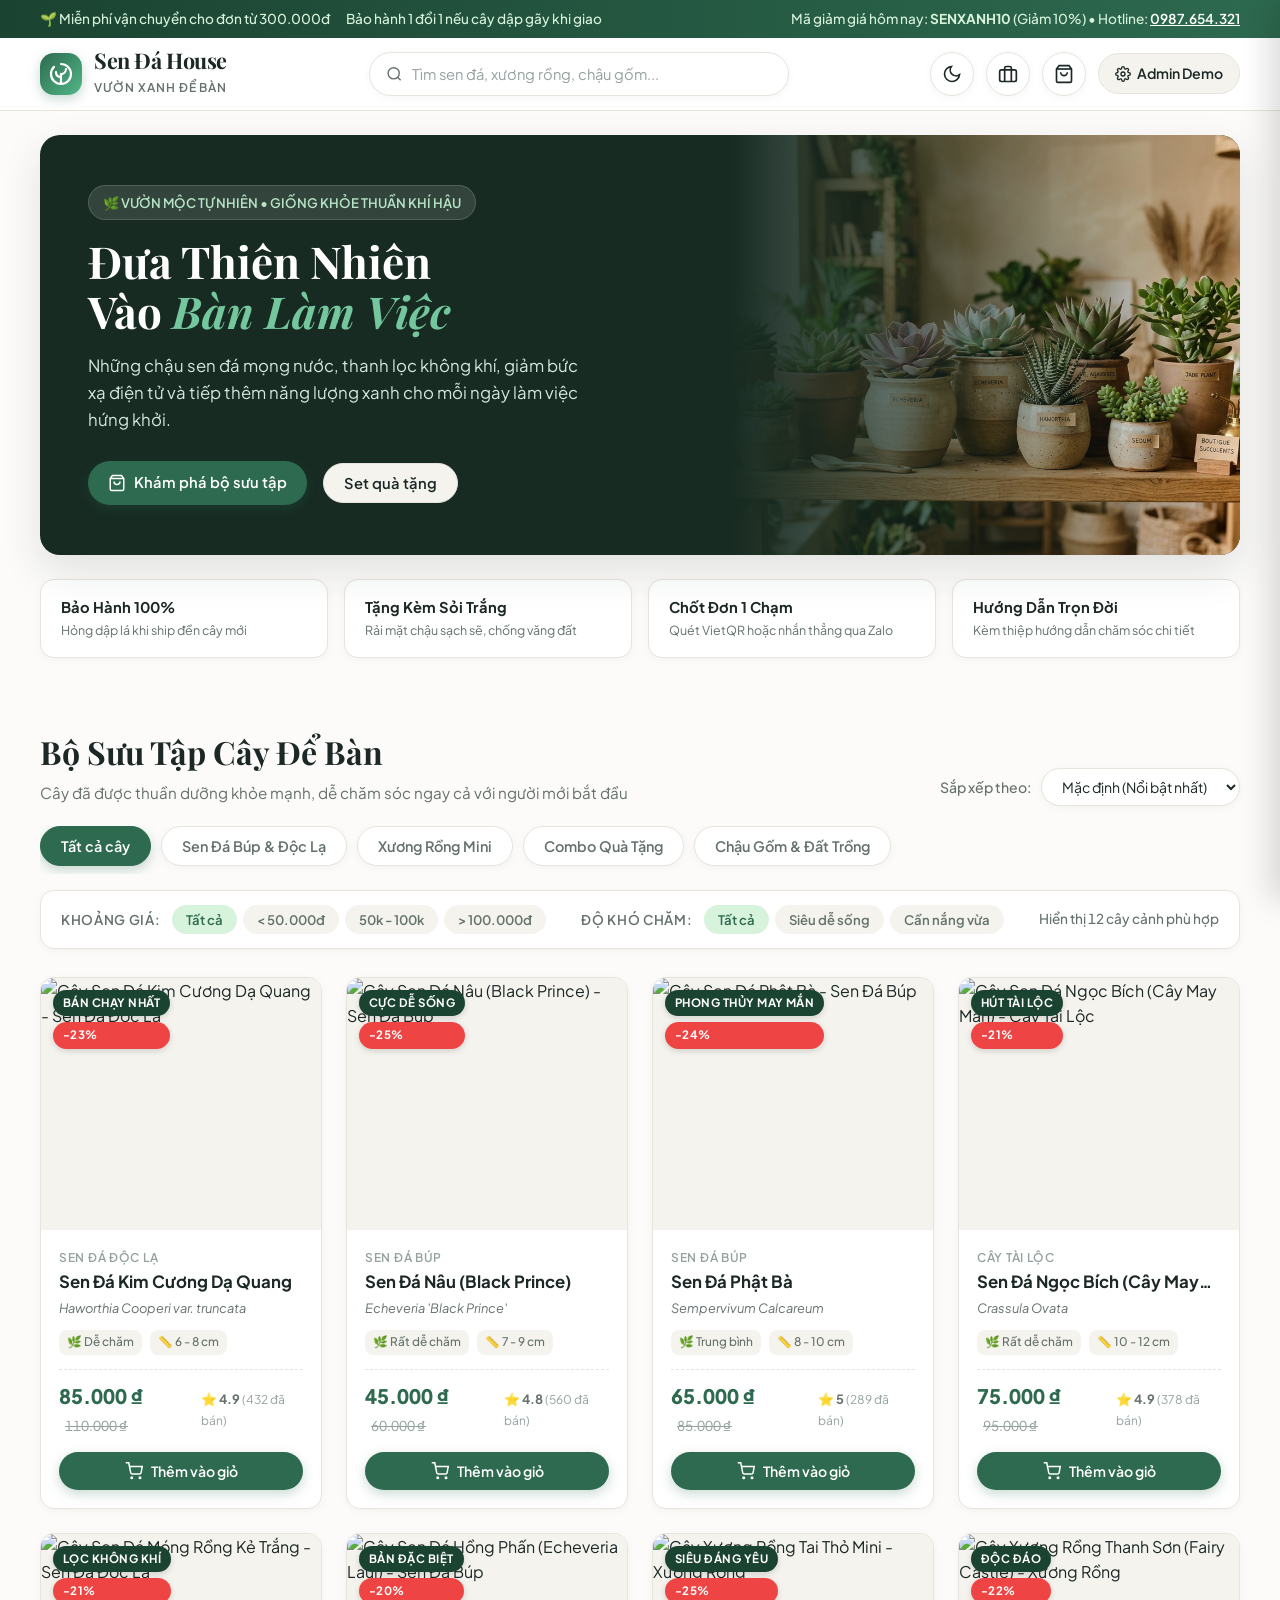
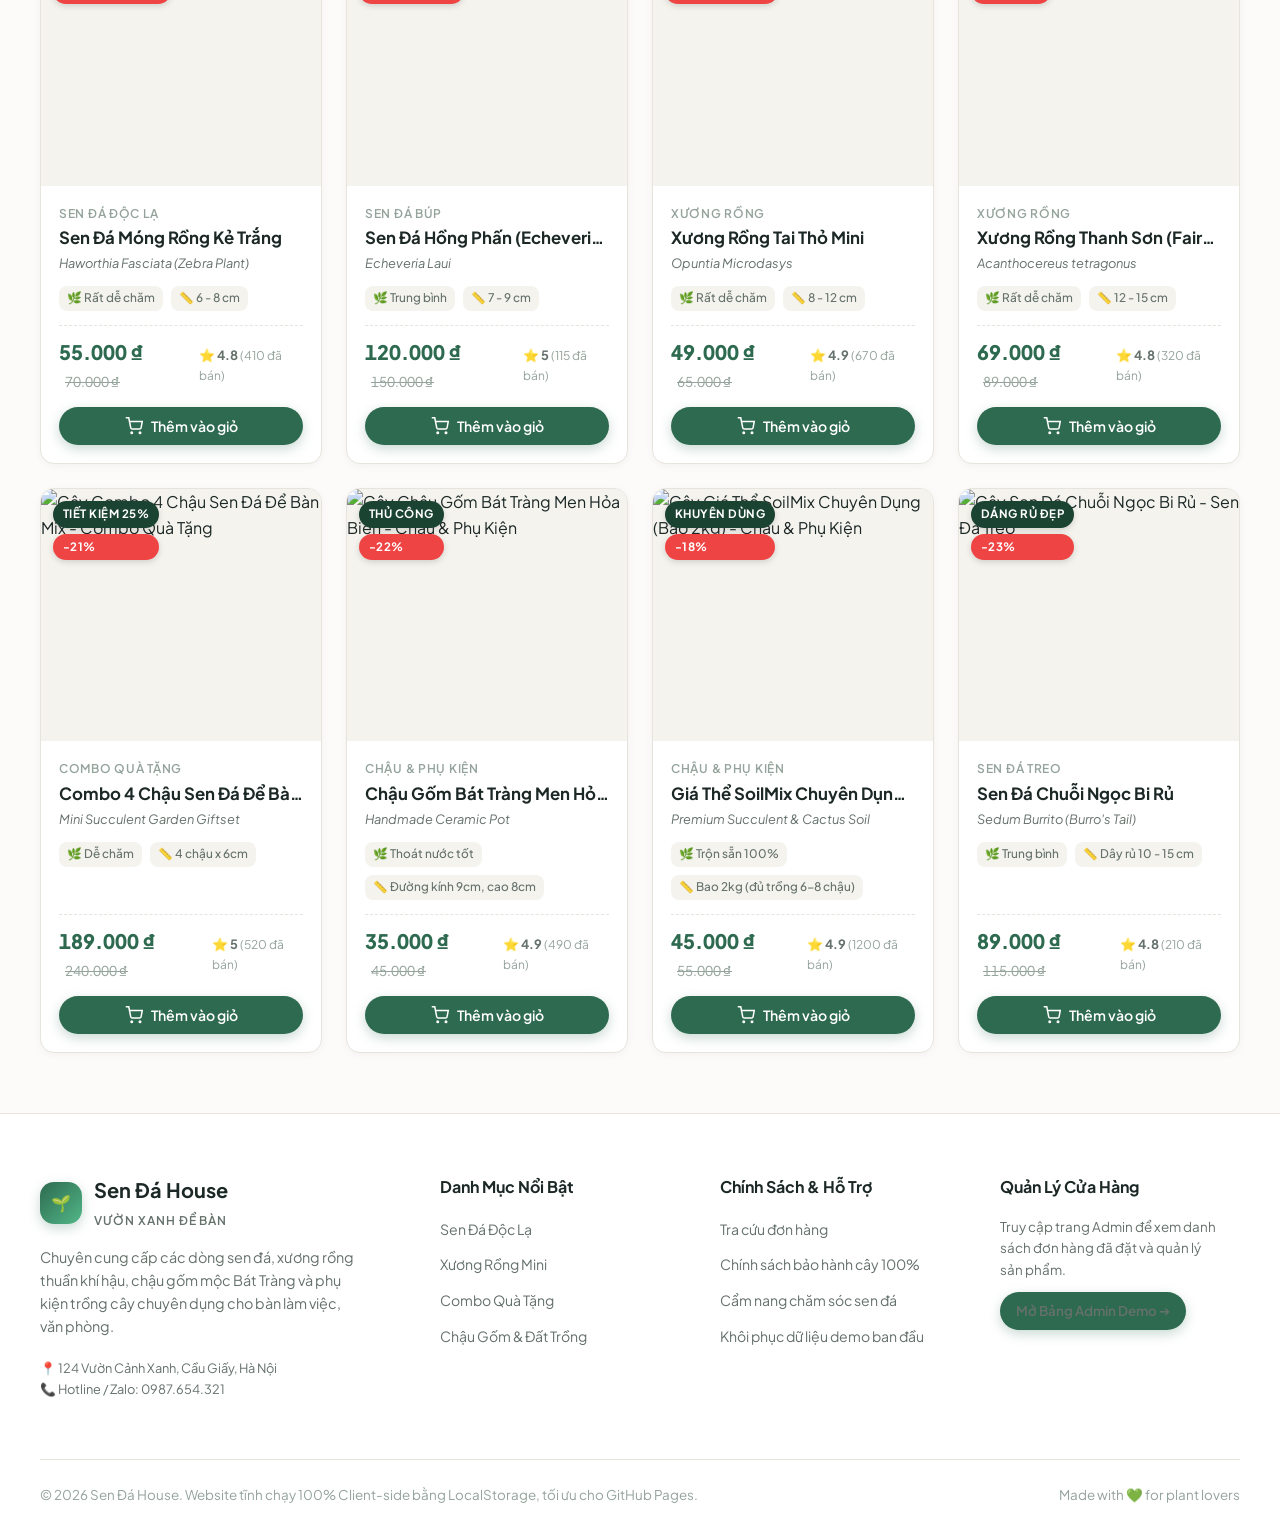
==== index.html @ 42b6b5f5 "cmt 1" ====
<!DOCTYPE html>
<html lang="vi" data-theme="light">
<head>
  <meta charset="UTF-8" />
  <meta name="viewport" content="width=device-width, initial-scale=1.0, viewport-fit=cover" />
  <title>Sen Đá House • Vườn Cây Cảnh & Sen Đá Mini Để Bàn</title>
  <meta name="description" content="Shop sen đá, xương rồng mini để bàn làm việc cao cấp, chậu gốm Bát Tràng, bảo hành vận chuyển an toàn 100%, thanh toán VietQR & chốt đơn Zalo tiện lợi." />
  <meta name="robots" content="index, follow" />
  <meta name="theme-color" content="#1b4332" />
  
  <!-- Open Graph / Facebook -->
  <meta property="og:type" content="website" />
  <meta property="og:site_name" content="Sen Đá House" />
  <meta property="og:title" content="Sen Đá House • Vườn Cây Cảnh & Sen Đá Mini Để Bàn" />
  <meta property="og:description" content="Shop sen đá, xương rồng mini để bàn làm việc cao cấp, chậu gốm Bát Tràng, bảo hành vận chuyển an toàn 100%, thanh toán VietQR & chốt đơn Zalo tiện lợi." />
  <meta property="og:image" content="assets/hero-banner.jpg" />
  <meta property="og:locale" content="vi_VN" />

  <!-- Twitter Card -->
  <meta name="twitter:card" content="summary_large_image" />
  <meta name="twitter:title" content="Sen Đá House • Vườn Cây Cảnh & Sen Đá Mini Để Bàn" />
  <meta name="twitter:description" content="Shop sen đá, xương rồng mini để bàn làm việc cao cấp, chậu gốm Bát Tràng, bảo hành vận chuyển an toàn 100%, thanh toán VietQR & chốt đơn Zalo tiện lợi." />
  <meta name="twitter:image" content="assets/hero-banner.jpg" />

  <!-- Favicon biểu tượng lá mầm xanh -->
  <link rel="icon" href="data:image/svg+xml,<svg xmlns=%22http://www.w3.org/2000/svg%22 viewBox=%220 0 100 100%22><text y=%22.9em%22 font-size=%2290%22>🌱</text></svg>" />
  
  <!-- JSON-LD Structured Data (Schema.org Store) -->
  <script type="application/ld+json">
  {
    "@context": "https://schema.org",
    "@type": "Store",
    "name": "Sen Đá House",
    "image": "assets/hero-banner.jpg",
    "description": "Vườn sen đá, xương rồng và cây cảnh mini để bàn văn phòng cao cấp, chậu gốm Bát Tràng",
    "telephone": "0987654321",
    "address": {
      "@type": "PostalAddress",
      "streetAddress": "124 Vườn Cảnh Xanh",
      "addressLocality": "Cầu Giấy",
      "addressRegion": "Hà Nội",
      "addressCountry": "VN"
    },
    "priceRange": "35000 - 240000 VND"
  }
  </script>

  <!-- CSS Stylesheet -->
  <link rel="stylesheet" href="css/style.css" />
</head>
<body>

  <!-- 1. Thanh thông báo ưu đãi (Top Bar) -->
  <header class="top-bar">
    <div class="container top-bar-inner">
      <div class="top-bar-tags">
        <span class="top-bar-tag">🌱 Miễn phí vận chuyển cho đơn từ 300.000đ</span>
        <span class="top-bar-tag"> Bảo hành 1 đổi 1 nếu cây dập gãy khi giao</span>
      </div>
      <div class="top-bar-links">
        <span>Mã giảm giá hôm nay: <strong>SENXANH10</strong> (Giảm 10%) • Hotline: <a href="tel:0987654321">0987.654.321</a></span>
      </div>
    </div>
  </header>

  <!-- 2. Thanh điều hướng chính (Navbar) -->
  <nav class="navbar" id="main-navbar">
    <div class="container navbar-inner">
      <!-- Logo & Tên shop -->
      <div class="brand" onclick="window.scrollTo({top: 0, behavior: 'smooth'})">
        <div class="brand-logo-icon">
          <svg width="24" height="24" viewBox="0 0 24 24" fill="none" stroke="currentColor" stroke-width="2.2" stroke-linecap="round" stroke-linejoin="round">
            <path d="M12 2a10 10 0 0 1 10 10c0 5.52-4.48 10-10 10S2 17.52 2 12c0-2.8 1.15-5.33 3-7.15"></path>
            <path d="M12 12v9"></path>
            <path d="M12 12c2.5 0 5-2 5-5"></path>
            <path d="M12 15c-3 0-5-2-5-5"></path>
          </svg>
        </div>
        <div class="brand-text">
          <h1>Sen Đá House</h1>
          <span>Vườn Xanh Để Bàn</span>
        </div>
      </div>

      <!-- Ô tìm kiếm tức thì -->
      <div class="search-box">
        <div class="search-input-wrap">
          <svg class="search-icon" width="18" height="18" viewBox="0 0 24 24" fill="none" stroke="currentColor" stroke-width="2" aria-hidden="true">
            <circle cx="11" cy="11" r="8"></circle>
            <line x1="21" y1="21" x2="16.65" y2="16.65"></line>
          </svg>
          <input type="text" id="search-input" class="search-input" placeholder="Tìm sen đá, xương rồng, chậu gốm..." autocomplete="off" aria-label="Tìm kiếm sen đá, xương rồng hoặc chậu" />
        </div>
      </div>

      <!-- Cụm nút chức năng -->
      <div class="nav-actions">
        <!-- Đổi theme Sáng / Tối -->
        <button id="theme-toggle-btn" class="icon-btn" onclick="App.toggleTheme()" title="Chuyển chế độ Sáng / Tối" aria-label="Chuyển chế độ Sáng hoặc Tối">
          <svg width="20" height="20" viewBox="0 0 24 24" fill="none" stroke="currentColor" stroke-width="2" aria-hidden="true"><path d="M21 12.79A9 9 0 1 1 11.21 3 7 7 0 0 0 21 12.79z"></path></svg>
        </button>

        <!-- Tra cứu đơn hàng -->
        <button class="icon-btn" onclick="App.openOrderTrackingModal()" title="Tra cứu đơn hàng của bạn" aria-label="Tra cứu đơn hàng đã đặt">
          <svg width="20" height="20" viewBox="0 0 24 24" fill="none" stroke="currentColor" stroke-width="2" aria-hidden="true">
            <rect x="2" y="7" width="20" height="14" rx="2" ry="2"></rect>
            <path d="M16 21V5a2 2 0 0 0-2-2h-4a2 2 0 0 0-2 2v16"></path>
          </svg>
        </button>

        <!-- Giỏ hàng -->
        <button id="header-cart-btn" class="icon-btn" title="Xem giỏ hàng" aria-label="Xem giỏ hàng của bạn">
          <svg width="20" height="20" viewBox="0 0 24 24" fill="none" stroke="currentColor" stroke-width="2" aria-hidden="true">
            <path d="M6 2L3 6v14a2 2 0 0 0 2 2h14a2 2 0 0 0 2-2V6l-3-4z"></path>
            <line x1="3" y1="6" x2="21" y2="6"></line>
            <path d="M16 10a4 4 0 0 1-8 0"></path>
          </svg>
          <span class="cart-badge-count" aria-live="polite">0</span>
        </button>

        <!-- Link tới Bảng Admin Demo -->
        <a href="admin.html" class="btn-admin-link" title="Mở trang quản trị đơn hàng & sản phẩm">
          <svg width="16" height="16" viewBox="0 0 24 24" fill="none" stroke="currentColor" stroke-width="2" aria-hidden="true"><circle cx="12" cy="12" r="3"></circle><path d="M19.4 15a1.65 1.65 0 0 0 .33 1.82l.06.06a2 2 0 0 1 0 2.83 2 2 0 0 1-2.83 0l-.06-.06a1.65 1.65 0 0 0-1.82-.33 1.65 1.65 0 0 0-1 1.51V21a2 2 0 0 1-2 2 2 2 0 0 1-2-2v-.09A1.65 1.65 0 0 0 9 19.4a1.65 1.65 0 0 0-1.82.33l-.06.06a2 2 0 0 1-2.83 0 2 2 0 0 1 0-2.83l.06-.06a1.65 1.65 0 0 0 .33-1.82 1.65 1.65 0 0 0-1.51-1H3a2 2 0 0 1-2-2 2 2 0 0 1 2-2h.09A1.65 1.65 0 0 0 4.6 9a1.65 1.65 0 0 0-.33-1.82l-.06-.06a2 2 0 0 1 0-2.83 2 2 0 0 1 2.83 0l.06.06a1.65 1.65 0 0 0 1.82.33H9a1.65 1.65 0 0 0 1-1.51V3a2 2 0 0 1 2-2 2 2 0 0 1 2 2v.09a1.65 1.65 0 0 0 1 1.51 1.65 1.65 0 0 0 1.82-.33l.06-.06a2 2 0 0 1 2.83 0 2 2 0 0 1 0 2.83l-.06.06a1.65 1.65 0 0 0-.33 1.82V9a1.65 1.65 0 0 0 1.51 1H21a2 2 0 0 1 2 2 2 2 0 0 1-2 2h-.09a1.65 1.65 0 0 0-1.51 1z"></path></svg>
          Admin Demo
        </a>
      </div>
    </div>
  </nav>

  <!-- 3. Hero Section (Banner quảng bá ấn tượng) -->
  <section class="hero-section">
    <div class="container">
      <div class="hero-card">
        <div class="hero-content">
          <span class="hero-tagline">🌿 Vườn Mộc Tự Nhiên • Giống Khỏe Thuần Khí Hậu</span>
          <h2 class="hero-title">Đưa Thiên Nhiên Vào <span>Bàn Làm Việc</span></h2>
          <p class="hero-desc">
            Những chậu sen đá mọng nước, thanh lọc không khí, giảm bức xạ điện tử và tiếp thêm năng lượng xanh cho mỗi ngày làm việc hứng khởi.
          </p>
          <div class="hero-actions">
            <a href="#catalog-section" class="btn btn-primary">
              <svg width="18" height="18" viewBox="0 0 24 24" fill="none" stroke="currentColor" stroke-width="2"><path d="M6 2L3 6v14a2 2 0 0 0 2 2h14a2 2 0 0 0 2-2V6l-3-4z"></path><line x1="3" y1="6" x2="21" y2="6"></line><path d="M16 10a4 4 0 0 1-8 0"></path></svg>
              Khám phá bộ sưu tập
            </a>
            <button class="btn btn-secondary" onclick="App.activeCategory='combo'; App.renderProducts(); document.getElementById('catalog-section').scrollIntoView({behavior: 'smooth'})">
               Set quà tặng
            </button>
          </div>
        </div>

        <div class="hero-image-wrap">
          <img src="assets/hero-banner.jpg" alt="Vườn sen đá boutique" class="hero-img" />
          <div class="hero-overlay-fade"></div>
        </div>
      </div>

      <!-- 4 Cam kết dịch vụ (USP) -->
      <div class="usp-bar">
        <div class="usp-item">
          
          <div class="usp-info">
            <h4>Bảo Hành 100%</h4>
            <p>Hỏng dập lá khi ship đền cây mới</p>
          </div>
        </div>
        <div class="usp-item">
          
          <div class="usp-info">
            <h4>Tặng Kèm Sỏi Trắng</h4>
            <p>Rải mặt chậu sạch sẽ, chống văng đất</p>
          </div>
        </div>
        <div class="usp-item">
          
          <div class="usp-info">
            <h4>Chốt Đơn 1 Chạm</h4>
            <p>Quét VietQR hoặc nhắn thẳng qua Zalo</p>
          </div>
        </div>
        <div class="usp-item">
          
          <div class="usp-info">
            <h4>Hướng Dẫn Trọn Đời</h4>
            <p>Kèm thiệp hướng dẫn chăm sóc chi tiết</p>
          </div>
        </div>
      </div>
    </div>
  </section>

  <!-- 4. Danh mục & Bộ Lọc Sản Phẩm -->
  <main class="catalog-section" id="catalog-section">
    <div class="container">
      <div class="catalog-header">
        <div class="catalog-header-top">
          <div class="section-title">
            <h2>Bộ Sưu Tập Cây Để Bàn</h2>
            <p>Cây đã được thuần dưỡng khỏe mạnh, dễ chăm sóc ngay cả với người mới bắt đầu</p>
          </div>
          
          <!-- Sắp xếp -->
          <div class="sort-wrap">
            <label for="sort-select">Sắp xếp theo:</label>
            <select id="sort-select" class="custom-select">
              <option value="default">Mặc định (Nổi bật nhất)</option>
              <option value="sold">Bán chạy nhất</option>
              <option value="rating">Đánh giá cao nhất</option>
              <option value="price-asc">Giá: Thấp đến Cao</option>
              <option value="price-desc">Giá: Cao đến Thấp</option>
            </select>
          </div>
        </div>

        <!-- Thanh chọn danh mục nhanh -->
        <div class="category-pills-row">
          <button class="category-pill active" data-cat="all"> Tất cả cây</button>
          <button class="category-pill" data-cat="sen-da"> Sen Đá Búp & Độc Lạ</button>
          <button class="category-pill" data-cat="xuong-rong"> Xương Rồng Mini</button>
          <button class="category-pill" data-cat="combo"> Combo Quà Tặng</button>
          <button class="category-pill" data-cat="phu-kien"> Chậu Gốm & Đất Trồng</button>
        </div>

        <!-- Bộ lọc phụ (Khoảng giá & Mức độ chăm sóc) -->
        <div class="secondary-filters-bar">
          <div class="filter-group">
            <span class="filter-group-label">Khoảng giá:</span>
            <div class="filter-btn-group">
              <button class="filter-btn price-filter-btn active" data-val="all">Tất cả</button>
              <button class="filter-btn price-filter-btn" data-val="under-50k">&lt; 50.000đ</button>
              <button class="filter-btn price-filter-btn" data-val="50k-100k">50k - 100k</button>
              <button class="filter-btn price-filter-btn" data-val="over-100k">&gt; 100.000đ</button>
            </div>
          </div>

          <div class="filter-group">
            <span class="filter-group-label">Độ khó chăm:</span>
            <div class="filter-btn-group">
              <button class="filter-btn diff-filter-btn active" data-val="all">Tất cả</button>
              <button class="filter-btn diff-filter-btn" data-val="dễ">Siêu dễ sống</button>
              <button class="filter-btn diff-filter-btn" data-val="trung bình">Cần nắng vừa</button>
            </div>
          </div>

          <span class="product-count-display" id="product-count-display">Đang tải danh sách...</span>
        </div>
      </div>

      <!-- Lưới hiển thị sản phẩm -->
      <div class="product-grid" id="product-grid"></div>
    </div>
  </main>

  <!-- ===================================================
       5. SLIDE-OVER CART DRAWER (GIỎ HÀNG NHANH)
       =================================================== -->
  <div class="cart-backdrop" id="cart-backdrop"></div>
  <aside class="cart-drawer" id="cart-drawer" role="dialog" aria-modal="true" aria-label="Giỏ hàng của bạn">
    <div class="cart-drawer-header">
      <h3>
        <svg width="22" height="22" viewBox="0 0 24 24" fill="none" stroke="currentColor" stroke-width="2" aria-hidden="true"><path d="M6 2L3 6v14a2 2 0 0 0 2 2h14a2 2 0 0 0 2-2V6l-3-4z"></path><line x1="3" y1="6" x2="21" y2="6"></line><path d="M16 10a4 4 0 0 1-8 0"></path></svg>
        Giỏ Hàng Của Bạn
      </h3>
      <button class="cart-close-btn" id="cart-drawer-close-btn" title="Đóng giỏ hàng" aria-label="Đóng giỏ hàng">
        <svg width="20" height="20" viewBox="0 0 24 24" fill="none" stroke="currentColor" stroke-width="2" aria-hidden="true"><line x1="18" y1="6" x2="6" y2="18"></line><line x1="6" y1="6" x2="18" y2="18"></line></svg>
      </button>
    </div>

    <!-- Danh sách sản phẩm trong giỏ -->
    <div class="cart-items-container" id="cart-items-container"></div>

    <!-- Trạng thái giỏ rỗng -->
    <div class="cart-empty-state" id="cart-empty-state" style="display: none;">
      <div class="empty-cart-icon" aria-hidden="true">🛒</div>
      <h4>Giỏ hàng của bạn đang trống</h4>
      <p>Hãy chọn những chậu sen đá đáng yêu để bàn làm việc thêm xanh nhé!</p>
      <button class="btn btn-primary" onclick="document.getElementById('cart-drawer-close-btn').click(); document.getElementById('catalog-section').scrollIntoView({behavior: 'smooth'})">
        Xem cây ngay
      </button>
    </div>

    <!-- Chân giỏ hàng: Mã giảm giá & Tạm tính -->
    <div class="cart-drawer-footer" id="cart-drawer-footer">
      <div class="coupon-section">
        <div class="coupon-input-wrap">
          <input type="text" id="coupon-code-input" class="coupon-input" placeholder="Nhập mã giảm (VD: SENXANH10)" aria-label="Nhập mã giảm giá" />
          <button id="apply-coupon-btn" class="btn btn-secondary">Áp dụng</button>
        </div>
        <div id="active-coupon-box" class="active-coupon-box"></div>
      </div>

      <div class="price-summary-breakdown">
        <div class="summary-row">
          <span>Tạm tính tiền cây:</span>
          <strong id="cart-subtotal">0 đ</strong>
        </div>
        <div class="summary-row">
          <span>Phí vận chuyển:</span>
          <span id="cart-shipping">25.000 đ</span>
        </div>
        <div class="summary-row" id="cart-discount-row" style="display: none; color: var(--success);">
          <span>Giảm giá khuyến mãi:</span>
          <strong id="cart-discount">-0 đ</strong>
        </div>
        <div class="summary-row total-row">
          <span>Tổng thanh toán:</span>
          <strong class="highlight-price" id="cart-final-total">0 đ</strong>
        </div>
      </div>

      <button id="checkout-btn" class="btn btn-primary btn-checkout">
        Tiến hành đặt hàng
        <svg width="18" height="18" viewBox="0 0 24 24" fill="none" stroke="currentColor" stroke-width="2"><polyline points="9 18 15 12 9 6"></polyline></svg>
      </button>
    </div>
  </aside>

  <!-- ===================================================
       6. MODAL XEM NHANH CHI TIẾT SẢN PHẨM (QUICK VIEW)
       =================================================== -->
  <div class="modal-overlay" id="quickview-modal" role="dialog" aria-modal="true" aria-labelledby="qv-name">
    <div class="modal-dialog">
      <button class="modal-close-btn" onclick="App.closeQuickView()" title="Đóng popup" aria-label="Đóng popup chi tiết sản phẩm">✕</button>
      <div class="quickview-layout">
        <!-- Cột ảnh & thumbnail -->
        <div class="qv-gallery-col">
          <div class="qv-img-main-wrap">
            <img id="qv-img-main" src="" alt="Hình ảnh sản phẩm sen đá" class="qv-img-main" />
          </div>
          <div class="qv-thumbnails" id="qv-thumbnails"></div>
        </div>

        <!-- Cột thông tin & chọn loại chậu -->
        <div class="qv-info-col">
          <h2 id="qv-name">Tên cây</h2>
          <p class="qv-scientific" id="qv-scientific"></p>
          
          <div class="qv-rating-row">
            <span>⭐ <strong id="qv-rating">4.9</strong> <span id="qv-reviews"></span></span>
            <span>•</span>
            <span id="qv-sold"></span>
          </div>

          <div class="qv-price" id="qv-price">0 đ</div>
          <p class="qv-desc" id="qv-short-desc"></p>

          <!-- Thông số chăm sóc -->
          <div class="qv-care-specs">
            <span>🌿 <strong>Độ khó:</strong> <span id="qv-difficulty"></span></span>
            <span>📏 <strong>Kích thước:</strong> <span id="qv-size"></span></span>
            <span>☀️ <strong>Ánh sáng:</strong> <span id="qv-light"></span></span>
            <span>💧 <strong>Nước tưới:</strong> <span id="qv-water"></span></span>
          </div>

          <!-- Lựa chọn chậu trồng đi kèm -->
          <div class="pot-selector-label">Chọn loại chậu trồng:</div>
          <div class="qv-pot-options" id="qv-pot-options"></div>

          <!-- Số lượng & Nút thêm giỏ -->
          <div class="qv-actions-row">
            <div class="qty-control" style="padding: 4px;">
              <button class="qty-btn" onclick="App.updateModalQty(-1)" aria-label="Giảm số lượng">-</button>
              <span class="qty-val" id="qv-qty-input" aria-live="polite">1</span>
              <button class="qty-btn" onclick="App.updateModalQty(1)" aria-label="Tăng số lượng">+</button>
            </div>
            <button class="btn btn-primary" style="flex: 1;" onclick="App.addCurrentModalToCart()">
              <svg width="18" height="18" viewBox="0 0 24 24" fill="none" stroke="currentColor" stroke-width="2" aria-hidden="true"><circle cx="9" cy="21" r="1"/><circle cx="20" cy="21" r="1"/><path d="M1 1h4l2.68 13.39a2 2 0 002 1.61h9.72a2 2 0 002-1.61L23 6H6"/></svg>
              Thêm vào giỏ hàng
            </button>
          </div>
        </div>
      </div>
    </div>
  </div>

  <!-- ===================================================
       7. MODAL ĐẶT HÀNG / CHECKOUT
       =================================================== -->
  <div class="modal-overlay" id="checkout-modal" role="dialog" aria-modal="true" aria-labelledby="checkout-modal-title">
    <div class="modal-dialog">
      <button class="modal-close-btn" onclick="CheckoutService.closeCheckoutModal()" title="Đóng" aria-label="Đóng form đặt hàng">✕</button>
      <div class="checkout-modal-content">
        <div class="checkout-modal-header">
          <h2 id="checkout-modal-title">Thông Tin Giao Hàng & Thanh Toán</h2>
          <p>Vui lòng điền địa chỉ chính xác để vườn đóng gói và gửi cây an toàn nhất</p>
        </div>

        <form id="checkout-form" class="checkout-form-grid">
          <!-- Cột nhập thông tin -->
          <div class="checkout-fields">
            <div class="form-group">
              <label for="customer-name">Họ và tên người nhận *</label>
              <input type="text" id="customer-name" class="form-control" placeholder="Ví dụ: Nguyễn Văn A" required />
            </div>

            <div class="form-group">
              <label for="customer-phone">Số điện thoại *</label>
              <input type="tel" id="customer-phone" class="form-control" placeholder="Ví dụ: 0912345678" required />
            </div>

            <div class="form-group">
              <label for="customer-address">Địa chỉ nhận hàng chi tiết *</label>
              <textarea id="customer-address" class="form-control" rows="2" placeholder="Số nhà, ngõ/ngách, tên đường, phường/xã, quận/huyện..." required></textarea>
            </div>

            <div class="form-group">
              <label for="customer-note">Ghi chú thêm cho shop (tùy chọn)</label>
              <input type="text" id="customer-note" class="form-control" placeholder="Ví dụ: Giao giờ hành chính, viết thiệp mừng sinh nhật..." />
            </div>

            <!-- Phương thức thanh toán -->
            <div class="payment-methods-group">
              <h4>Phương thức thanh toán:</h4>
              
              <label class="payment-method-card">
                <input type="radio" name="paymentMethod" value="vietqr" checked />
                <div>
                  <strong>Chuyển khoản VietQR (Tự sinh mã QR ngân hàng)</strong>
                  <p style="font-size: 0.78rem; color: var(--text-muted); margin: 0;">Quét mã QR bằng mọi app ngân hàng (MB, VCB, Momo...), tiện lợi và chính xác 100%</p>
                </div>
              </label>

              <label class="payment-method-card">
                <input type="radio" name="paymentMethod" value="cod" />
                <div>
                  <strong>Thanh toán khi nhận hàng (COD)</strong>
                  <p style="font-size: 0.78rem; color: var(--text-muted); margin: 0;">Kiểm tra kiện cây tươi tốt trước khi trả tiền cho bưu tá</p>
                </div>
              </label>
            </div>
          </div>

          <!-- Cột tóm tắt tiền -->
          <div class="checkout-summary-box">
            <h4>Tóm tắt đơn hàng</h4>
            <div class="price-summary-breakdown">
              <div class="summary-row">
                <span>Tiền hàng:</span>
                <span id="checkout-subtotal">0 đ</span>
              </div>
              <div class="summary-row">
                <span>Phí vận chuyển:</span>
                <span id="checkout-shipping">25.000 đ</span>
              </div>
              <div class="summary-row" id="checkout-discount-row" style="display: none; color: var(--success);">
                <span>Giảm voucher:</span>
                <span id="checkout-discount">-0 đ</span>
              </div>
              <div class="summary-row total-row">
                <span>Cần thanh toán:</span>
                <strong class="highlight-price" id="checkout-total">0 đ</strong>
              </div>
            </div>

            <button type="submit" class="btn btn-primary" style="width: 100%; padding: 12px; margin-top: 10px;">
              Xác Nhận Đặt Hàng
            </button>
            <p style="font-size: 0.75rem; color: var(--text-muted); text-align: center; margin-top: 10px;">
              🔒 Thông tin đơn được lưu trữ an toàn ngay trên trình duyệt của bạn
            </p>
          </div>
        </form>
      </div>
    </div>
  </div>

  <!-- ===================================================
       8. MODAL ĐẶT HÀNG THÀNH CÔNG & VIETQR / CHỐT ĐƠN ZALO
       =================================================== -->
  <div class="modal-overlay" id="order-success-modal" role="dialog" aria-modal="true" aria-labelledby="order-success-title">
    <div class="modal-dialog">
      <div class="success-modal-content">
        <div class="success-check-icon" aria-hidden="true">✓</div>
        <h2 id="order-success-title">Đặt Hàng Thành Công!</h2>
        <p style="color: var(--text-muted); margin-bottom: 8px;">Cảm ơn bạn đã lựa chọn Sen Đá House. Đơn hàng của bạn đã được ghi nhận.</p>
        <span class="order-code-badge">Mã đơn: <strong id="success-order-id">SDH-00000</strong></span>

        <!-- Tóm tắt người nhận -->
        <div style="background: var(--bg-subtle); padding: 12px 18px; border-radius: var(--radius-sm); text-align: left; font-size: 0.85rem; margin-bottom: 16px;">
          <p><strong>Khách hàng:</strong> <span id="success-customer-name"></span> (<span id="success-customer-phone"></span>)</p>
          <p><strong>Địa chỉ nhận:</strong> <span id="success-customer-address"></span></p>
          <p><strong>Hình thức:</strong> <span id="success-payment-method"></span></p>
          <p><strong>Tổng tiền:</strong> <strong style="color: var(--primary);" id="success-order-total"></strong></p>
        </div>

        <!-- Khung quét mã VietQR tự động -->
        <div class="vietqr-box" id="vietqr-container">
          <h4 style="color: var(--primary); margin-bottom: 4px;">Quét Mã VietQR Để Thanh Toán</h4>
          <p style="font-size: 0.78rem; color: var(--text-muted); margin-bottom: 12px;">Mở ứng dụng ngân hàng bất kỳ để quét mã (Đã có sẵn số tiền & nội dung)</p>
          <img id="vietqr-image" class="vietqr-img" src="" alt="Mã VietQR thanh toán" />
          
          <div class="qr-info-table">
            <p><span>Ngân hàng:</span> <strong id="qr-bank-name">MBBank</strong></p>
            <p><span>Số tài khoản:</span> <strong id="qr-account-no">098765432188</strong></p>
            <p><span>Chủ tài khoản:</span> <strong id="qr-account-name">NGUYEN VAN A</strong></p>
            <p><span>Số tiền:</span> <strong id="qr-amount">0 đ</strong></p>
            <p><span>Nội dung CK:</span> <strong id="qr-content" style="color: var(--danger);">SDH-XXXXX</strong></p>
          </div>
        </div>

        <!-- Nút Gửi đơn qua Zalo tiện lợi -->
        <div class="zalo-cta-box">
          <div class="zalo-cta-info">
            <h4>💬 Chốt đơn trực tiếp qua Zalo với Vườn</h4>
            <p>Bấm để tự động sao chép mã đơn và gửi tin nhắn Zalo chốt đơn ngay với chủ vườn</p>
          </div>
          <button id="btn-send-zalo" class="btn-zalo" aria-label="Gửi đơn hàng qua Zalo">
            <svg width="20" height="20" viewBox="0 0 24 24" fill="none" stroke="currentColor" stroke-width="2" aria-hidden="true"><path d="M21 11.5a8.38 8.38 0 0 1-.9 3.8 8.5 8.5 0 0 1-7.6 4.7 8.38 8.38 0 0 1-3.8-.9L3 21l1.9-5.7a8.38 8.38 0 0 1-.9-3.8 8.5 8.5 0 0 1 4.7-7.6 8.38 8.38 0 0 1 3.8-.9h.5a8.48 8.48 0 0 1 8 8v.5z"></path></svg>
            Nhắn Zalo Ngay
          </button>
        </div>

        <div style="display: flex; gap: 10px; justify-content: center; margin-top: 20px;">
          <button class="btn btn-secondary" onclick="CheckoutService.printOrderReceipt()">
            🖨️ In hóa đơn
          </button>
          <button class="btn btn-primary" onclick="CheckoutService.closeSuccessModal(); App.renderProducts();">
            Tiếp tục xem cây
          </button>
        </div>
      </div>
    </div>
  </div>

  <!-- ===================================================
       9. MODAL TRA CỨU ĐƠN HÀNG (ORDER TRACKING)
       =================================================== -->
  <div class="modal-overlay" id="tracking-modal" role="dialog" aria-modal="true" aria-labelledby="tracking-modal-title">
    <div class="modal-dialog">
      <button class="modal-close-btn" onclick="App.closeOrderTrackingModal()" aria-label="Đóng tra cứu đơn hàng">✕</button>
      <div class="tracking-modal-content">
        <h2 id="tracking-modal-title">Tra Cứu Đơn Hàng Đã Đặt</h2>
        <p>Nhập số điện thoại hoặc mã đơn hàng của bạn để kiểm tra trạng thái</p>

        <div class="tracking-search-bar">
          <input type="text" id="tracking-input" class="form-control" placeholder="Nhập SĐT hoặc mã đơn (VD: 0912345678, SDH-98214)..." oninput="App.searchOrders(this.value)" aria-label="Số điện thoại hoặc mã đơn hàng" />
        </div>

        <div class="tracking-results-list" id="tracking-results-list"></div>
      </div>
    </div>
  </div>

  <!-- 10. Footer -->
  <footer class="footer">
    <div class="container">
      <div class="footer-grid">
        <div class="footer-brand">
          <div class="brand">
            <div class="brand-logo-icon">🌱</div>
            <div class="brand-text">
              <h2 style="font-size: 1.25rem;">Sen Đá House</h2>
              <span>Vườn Xanh Để Bàn</span>
            </div>
          </div>
          <p>Chuyên cung cấp các dòng sen đá, xương rồng thuần khí hậu, chậu gốm mộc Bát Tràng và phụ kiện trồng cây chuyên dụng cho bàn làm việc, văn phòng.</p>
          <p style="font-size: 0.8rem; color: var(--text-muted);">
            📍 124 Vườn Cảnh Xanh, Cầu Giấy, Hà Nội<br />
            📞 Hotline / Zalo: 0987.654.321
          </p>
        </div>

        <div class="footer-col">
          <h4>Danh Mục Nổi Bật</h4>
          <ul>
            <li><a href="javascript:void(0)" onclick="App.activeCategory='sen-da'; App.renderProducts(); document.getElementById('catalog-section').scrollIntoView();">Sen Đá Độc Lạ</a></li>
            <li><a href="javascript:void(0)" onclick="App.activeCategory='xuong-rong'; App.renderProducts(); document.getElementById('catalog-section').scrollIntoView();">Xương Rồng Mini</a></li>
            <li><a href="javascript:void(0)" onclick="App.activeCategory='combo'; App.renderProducts(); document.getElementById('catalog-section').scrollIntoView();">Combo Quà Tặng</a></li>
            <li><a href="javascript:void(0)" onclick="App.activeCategory='phu-kien'; App.renderProducts(); document.getElementById('catalog-section').scrollIntoView();">Chậu Gốm & Đất Trồng</a></li>
          </ul>
        </div>

        <div class="footer-col">
          <h4>Chính Sách & Hỗ Trợ</h4>
          <ul>
            <li><a href="javascript:void(0)" onclick="App.openOrderTrackingModal()">Tra cứu đơn hàng</a></li>
            <li><a href="javascript:void(0)">Chính sách bảo hành cây 100%</a></li>
            <li><a href="javascript:void(0)">Cẩm nang chăm sóc sen đá</a></li>
            <li><a href="javascript:void(0)" onclick="StorageService.resetToDefaults()">Khôi phục dữ liệu demo ban đầu</a></li>
          </ul>
        </div>

        <div class="footer-col">
          <h4>Quản Lý Cửa Hàng</h4>
          <p style="font-size: 0.84rem; color: var(--text-muted); margin-bottom: 12px;">Truy cập trang Admin để xem danh sách đơn hàng đã đặt và quản lý sản phẩm.</p>
          <a href="admin.html" class="btn btn-primary" style="font-size: 0.84rem; padding: 8px 16px;">
            Mở Bảng Admin Demo ➔
          </a>
        </div>
      </div>

      <div class="footer-bottom">
        <span>© 2026 Sen Đá House. Website tĩnh chạy 100% Client-side bằng LocalStorage, tối ưu cho GitHub Pages.</span>
        <span>Made with 💚 for plant lovers</span>
      </div>
    </div>
  </footer>

  <!-- Nút bấm quay lên đầu trang -->
  <button id="back-to-top-btn" class="back-to-top" title="Lên đầu trang" aria-label="Cuộn lên đầu trang">
    <svg width="20" height="20" viewBox="0 0 24 24" fill="none" stroke="currentColor" stroke-width="2.5" aria-hidden="true"><polyline points="18 15 12 9 6 15"></polyline></svg>
  </button>

  <!-- Container hiển thị thông báo Toast -->
  <div id="toast-container" role="status" aria-live="polite"></div>

  <!-- Các Script JavaScript theo thứ tự nạp -->
  <script src="js/data.js"></script>
  <script src="js/storage.js"></script>
  <script src="js/cart.js"></script>
  <script src="js/checkout.js"></script>
  <script src="js/app.js"></script>
</body>
</html>
---- css/style.css ----
/* ===================================================
   SEN ĐÁ HOUSE - DESIGN SYSTEM & STYLESHEET
   Phong cách Botanical Zen / Tinh tế, Hiện đại & Mộc mạc
   =================================================== */

@import url('https://fonts.googleapis.com/css2?family=Plus+Jakarta+Sans:wght@300;400;500;600;700;800&family=Playfair+Display:ital,wght@0,600;0,700;1,600&display=swap');

:root {
  /* Bảng màu Sáng (Botanical Light) */
  --primary: #2d6a4f;
  --primary-hover: #1b4332;
  --primary-light: #d8f3dc;
  --primary-glow: rgba(45, 106, 79, 0.25);
  
  --accent: #d97706;
  --accent-light: #fef3c7;
  --danger: #ef4444;
  --success: #10b981;
  --info: #0284c7;

  --bg: #fcfbfa;
  --bg-subtle: #f4f3ee;
  --surface: #ffffff;
  --surface-border: #e6e4dc;
  --surface-hover: #f9f8f5;

  --text-main: #1c2826;
  --text-muted: #65716b;
  --text-light: #94a39b;

  --font-sans: 'Plus Jakarta Sans', system-ui, -apple-system, sans-serif;
  --font-serif: 'Playfair Display', Georgia, serif;

  --radius-sm: 8px;
  --radius-md: 14px;
  --radius-lg: 20px;
  --radius-full: 9999px;

  --shadow-sm: 0 2px 8px rgba(0, 0, 0, 0.04);
  --shadow-md: 0 8px 24px rgba(28, 40, 38, 0.08);
  --shadow-lg: 0 16px 40px rgba(28, 40, 38, 0.12);
  --shadow-glass: 0 8px 32px 0 rgba(31, 38, 135, 0.07);

  /* Tuân thủ baseline-ui: interaction feedback <= 200ms, chỉ animate compositor/paint cục bộ */
  --transition: transform 0.18s cubic-bezier(0.16, 1, 0.3, 1), opacity 0.18s cubic-bezier(0.16, 1, 0.3, 1), background-color 0.18s ease, border-color 0.18s ease, color 0.18s ease;
}

[data-theme="dark"] {
  --primary: #52b788;
  --primary-hover: #74c69d;
  --primary-light: rgba(82, 183, 136, 0.15);
  --primary-glow: rgba(82, 183, 136, 0.3);

  --accent: #fbbf24;
  --accent-light: rgba(251, 191, 36, 0.15);

  --bg: #0d1512;
  --bg-subtle: #14201c;
  --surface: #192722;
  --surface-border: #233731;
  --surface-hover: #21332c;

  --text-main: #f0f4f2;
  --text-muted: #a3b3ac;
  --text-light: #6c7e76;

  --shadow-sm: 0 2px 8px rgba(0, 0, 0, 0.2);
  --shadow-md: 0 8px 24px rgba(0, 0, 0, 0.35);
  --shadow-lg: 0 16px 40px rgba(0, 0, 0, 0.5);
  --shadow-glass: 0 8px 32px 0 rgba(0, 0, 0, 0.4);
}

/* Base Reset & Typography Standards */
*, *::before, *::after {
  box-sizing: border-box;
  margin: 0;
  padding: 0;
}

html {
  scroll-behavior: smooth;
  font-size: 16px;
}

body {
  font-family: var(--font-sans);
  background-color: var(--bg);
  color: var(--text-main);
  line-height: 1.6;
  min-height: 100vh;
  display: flex;
  flex-direction: column;
  transition: background-color 0.2s ease, color 0.2s ease;
  overflow-x: hidden;
}

/* baseline-ui Typography & Accessibility */
h1, h2, h3, h4, h5, h6 {
  text-wrap: balance;
}

p {
  text-wrap: pretty;
}

.current-price,
.original-price,
.qv-price,
.cart-item-price,
#cart-subtotal,
#cart-shipping,
#cart-discount,
#cart-final-total,
.kpi-value,
.qty-val,
.cart-badge-count,
.total-highlight,
.order-track-id,
.product-count-display {
  font-variant-numeric: tabular-nums;
}

:focus-visible {
  outline: 2px solid var(--primary);
  outline-offset: 2px;
}

.visually-hidden {
  position: absolute;
  width: 1px;
  height: 1px;
  padding: 0;
  margin: -1px;
  overflow: hidden;
  clip: rect(0, 0, 0, 0);
  white-space: nowrap;
  border: 0;
}

a {
  color: inherit;
  text-decoration: none;
}

button, input, select, textarea {
  font-family: inherit;
  font-size: inherit;
  border: none;
  outline: none;
}

img {
  max-width: 100%;
  display: block;
}

.container {
  width: 100%;
  max-width: 1240px;
  margin: 0 auto;
  padding: 0 20px;
}

/* ===================================================
   TOP ANNOUNCEMENT BAR
   =================================================== */
.top-bar {
  background: linear-gradient(90deg, #1b4332, #2d6a4f);
  color: #d8f3dc;
  font-size: 0.85rem;
  font-weight: 500;
  padding: 8px 0;
  text-align: center;
}

.top-bar-inner {
  display: flex;
  justify-content: space-between;
  align-items: center;
}

.top-bar-tags {
  display: flex;
  gap: 16px;
}

.top-bar-tag {
  display: inline-flex;
  align-items: center;
  gap: 6px;
}

.top-bar-links a {
  color: #ffffff;
  font-weight: 600;
  text-decoration: underline;
  transition: opacity 0.2s;
}

.top-bar-links a:hover {
  opacity: 0.85;
}

/* ===================================================
   MAIN NAVBAR
   =================================================== */
.navbar {
  position: sticky;
  top: 0;
  z-index: 100;
  background: var(--surface);
  border-bottom: 1px solid var(--surface-border);
}

[data-theme="dark"] .navbar {
  background: var(--surface);
}

.navbar-inner {
  display: flex;
  align-items: center;
  justify-content: space-between;
  height: 72px;
  gap: 20px;
}

.brand {
  display: flex;
  align-items: center;
  gap: 12px;
  cursor: pointer;
}

.brand-logo-icon {
  width: 42px;
  height: 42px;
  border-radius: var(--radius-md);
  background: linear-gradient(135deg, var(--primary), #52b788);
  display: flex;
  align-items: center;
  justify-content: center;
  color: white;
  box-shadow: 0 4px 12px var(--primary-glow);
}

.brand-text h1 {
  font-family: var(--font-serif);
  font-size: 1.35rem;
  font-weight: 700;
  color: var(--text-main);
  line-height: 1.1;
  letter-spacing: -0.02em;
}

.brand-text span {
  font-size: 0.75rem;
  color: var(--text-muted);
  text-transform: uppercase;
  letter-spacing: 0.08em;
  font-weight: 600;
}

/* Live Search Bar */
.search-box {
  flex: 1;
  max-width: 420px;
  position: relative;
}

.search-input-wrap {
  display: flex;
  align-items: center;
  background: var(--surface);
  border: 1px solid var(--surface-border);
  border-radius: var(--radius-full);
  padding: 0 16px;
  height: 44px;
  transition: var(--transition);
  box-shadow: var(--shadow-sm);
}

.search-input-wrap:focus-within {
  border-color: var(--primary);
  box-shadow: 0 0 0 3px var(--primary-light);
}

.search-icon {
  color: var(--text-muted);
  margin-right: 10px;
}

.search-input {
  width: 100%;
  background: transparent;
  color: var(--text-main);
  font-size: 0.92rem;
}

.search-input::placeholder {
  color: var(--text-light);
}

/* Nav Actions */
.nav-actions {
  display: flex;
  align-items: center;
  gap: 12px;
}

.icon-btn {
  width: 44px;
  height: 44px;
  border-radius: var(--radius-full);
  background: var(--surface);
  border: 1px solid var(--surface-border);
  color: var(--text-main);
  display: flex;
  align-items: center;
  justify-content: center;
  cursor: pointer;
  position: relative;
  transition: var(--transition);
  box-shadow: var(--shadow-sm);
}

.icon-btn:hover {
  background: var(--surface-hover);
  border-color: var(--primary);
  color: var(--primary);
  transform: translateY(-2px);
}

.cart-badge-count {
  position: absolute;
  top: -4px;
  right: -4px;
  background: var(--danger);
  color: white;
  font-size: 0.72rem;
  font-weight: 700;
  width: 20px;
  height: 20px;
  border-radius: var(--radius-full);
  display: none;
  align-items: center;
  justify-content: center;
  border: 2px solid var(--surface);
  animation: popIn 0.3s cubic-bezier(0.175, 0.885, 0.32, 1.275);
}

@keyframes popIn {
  from { transform: scale(0); }
  to { transform: scale(1); }
}

.btn-admin-link {
  display: inline-flex;
  align-items: center;
  gap: 6px;
  padding: 8px 16px;
  background: var(--bg-subtle);
  border: 1px solid var(--surface-border);
  color: var(--text-main);
  font-size: 0.88rem;
  font-weight: 600;
  border-radius: var(--radius-full);
  transition: var(--transition);
}

.btn-admin-link:hover {
  background: var(--primary-light);
  color: var(--primary);
  border-color: var(--primary);
}

/* ===================================================
   HERO BANNER
   =================================================== */
.hero-section {
  padding: 24px 0 36px;
}

.hero-card {
  position: relative;
  border-radius: var(--radius-lg);
  overflow: hidden;
  background: #172b22;
  color: white;
  display: grid;
  grid-template-columns: 1.15fr 0.85fr;
  align-items: center;
  box-shadow: var(--shadow-lg);
  min-height: 420px;
}

.hero-content {
  padding: 48px;
  z-index: 2;
}

.hero-tagline {
  display: inline-flex;
  align-items: center;
  gap: 8px;
  background: rgba(255, 255, 255, 0.12);
  border: 1px solid rgba(255, 255, 255, 0.15);
  padding: 6px 14px;
  border-radius: var(--radius-full);
  font-size: 0.82rem;
  font-weight: 600;
  text-transform: uppercase;
  margin-bottom: 16px;
  color: #b7e4c7;
}

.hero-title {
  font-family: var(--font-serif);
  font-size: 2.75rem;
  font-weight: 700;
  line-height: 1.15;
  margin-bottom: 16px;
}

.hero-title span {
  color: #74c69d;
  font-style: italic;
}

.hero-desc {
  font-size: 1.05rem;
  color: #d1e7dd;
  margin-bottom: 28px;
  max-width: 520px;
}

.hero-actions {
  display: flex;
  gap: 16px;
  align-items: center;
}

.hero-image-wrap {
  height: 100%;
  width: 100%;
  position: relative;
  overflow: hidden;
}

.hero-img {
  width: 100%;
  height: 100%;
  object-fit: cover;
  transition: transform 0.8s ease;
}

.hero-card:hover .hero-img {
  transform: scale(1.04);
}

.hero-overlay-fade {
  position: absolute;
  inset: 0;
  background: linear-gradient(90deg, #172b22 0%, rgba(23, 43, 34, 0.4) 60%, transparent 100%);
}

/* USP Badges Bar */
.usp-bar {
  display: grid;
  grid-template-columns: repeat(4, 1fr);
  gap: 16px;
  margin-top: 24px;
}

.usp-item {
  display: flex;
  align-items: center;
  gap: 14px;
  background: var(--surface);
  border: 1px solid var(--surface-border);
  padding: 16px 20px;
  border-radius: var(--radius-md);
  box-shadow: var(--shadow-sm);
  transition: var(--transition);
}

.usp-item:hover {
  transform: translateY(-2px);
  box-shadow: var(--shadow-md);
}

.usp-icon-wrap {
  width: 44px;
  height: 44px;
  border-radius: var(--radius-sm);
  background: var(--primary-light);
  color: var(--primary);
  display: flex;
  align-items: center;
  justify-content: center;
  font-size: 1.25rem;
  flex-shrink: 0;
}

.usp-info h4 {
  font-size: 0.92rem;
  font-weight: 700;
  color: var(--text-main);
  margin-bottom: 2px;
}

.usp-info p {
  font-size: 0.78rem;
  color: var(--text-muted);
}

/* ===================================================
   FILTER & CATEGORY NAVIGATION
   =================================================== */
.catalog-section {
  padding: 32px 0 60px;
}

.catalog-header {
  margin-bottom: 28px;
}

.catalog-header-top {
  display: flex;
  justify-content: space-between;
  align-items: flex-end;
  margin-bottom: 20px;
}

.section-title h2 {
  font-family: var(--font-serif);
  font-size: 2rem;
  font-weight: 700;
  color: var(--text-main);
}

.section-title p {
  color: var(--text-muted);
  font-size: 0.95rem;
  margin-top: 4px;
}

.sort-wrap {
  display: flex;
  align-items: center;
  gap: 10px;
}

.sort-wrap label {
  font-size: 0.88rem;
  color: var(--text-muted);
  font-weight: 500;
}

.custom-select {
  background: var(--surface);
  color: var(--text-main);
  border: 1px solid var(--surface-border);
  padding: 8px 16px;
  border-radius: var(--radius-full);
  font-size: 0.88rem;
  cursor: pointer;
  box-shadow: var(--shadow-sm);
  transition: var(--transition);
}

.custom-select:hover, .custom-select:focus {
  border-color: var(--primary);
}

/* Category Pills */
.category-pills-row {
  display: flex;
  align-items: center;
  gap: 10px;
  overflow-x: auto;
  padding-bottom: 8px;
  scrollbar-width: none;
}

.category-pills-row::-webkit-scrollbar {
  display: none;
}

.category-pill {
  padding: 10px 20px;
  border-radius: var(--radius-full);
  background: var(--surface);
  border: 1px solid var(--surface-border);
  color: var(--text-muted);
  font-size: 0.9rem;
  font-weight: 600;
  white-space: nowrap;
  cursor: pointer;
  transition: var(--transition);
  box-shadow: var(--shadow-sm);
  display: inline-flex;
  align-items: center;
  gap: 8px;
}

.category-pill:hover {
  background: var(--surface-hover);
  color: var(--text-main);
  border-color: var(--primary);
}

.category-pill.active {
  background: var(--primary);
  color: white;
  border-color: var(--primary);
  box-shadow: 0 4px 12px var(--primary-glow);
}

/* Secondary Filters Bar */
.secondary-filters-bar {
  display: flex;
  flex-wrap: wrap;
  align-items: center;
  justify-content: space-between;
  gap: 16px;
  background: var(--surface);
  border: 1px solid var(--surface-border);
  padding: 14px 20px;
  border-radius: var(--radius-md);
  margin-top: 16px;
  box-shadow: var(--shadow-sm);
}

.filter-group {
  display: flex;
  align-items: center;
  gap: 8px;
}

.filter-group-label {
  font-size: 0.84rem;
  font-weight: 600;
  color: var(--text-muted);
  text-transform: uppercase;
  letter-spacing: 0.05em;
  margin-right: 4px;
}

.filter-btn-group {
  display: flex;
  gap: 6px;
}

.filter-btn {
  padding: 6px 14px;
  border-radius: var(--radius-full);
  background: var(--bg-subtle);
  color: var(--text-muted);
  font-size: 0.82rem;
  font-weight: 600;
  cursor: pointer;
  transition: var(--transition);
}

.filter-btn:hover {
  color: var(--text-main);
}

.filter-btn.active {
  background: var(--primary-light);
  color: var(--primary);
}

.product-count-display {
  font-size: 0.85rem;
  color: var(--text-muted);
  font-weight: 500;
}

/* ===================================================
   PRODUCT GRID & CARDS
   =================================================== */
.product-grid {
  display: grid;
  grid-template-columns: repeat(auto-fill, minmax(270px, 1fr));
  gap: 24px;
  margin-top: 28px;
}

.product-card {
  background: var(--surface);
  border: 1px solid var(--surface-border);
  border-radius: var(--radius-md);
  overflow: hidden;
  display: flex;
  flex-direction: column;
  position: relative;
  transition: var(--transition);
  box-shadow: var(--shadow-sm);
}

.product-card:hover {
  transform: translateY(-6px);
  box-shadow: var(--shadow-md);
  border-color: var(--primary);
}

.product-badge-group {
  position: absolute;
  top: 12px;
  left: 12px;
  z-index: 10;
  display: flex;
  flex-direction: column;
  gap: 6px;
}

.badge {
  padding: 4px 10px;
  border-radius: var(--radius-full);
  font-size: 0.72rem;
  font-weight: 700;
  text-transform: uppercase;
  letter-spacing: 0.04em;
  box-shadow: 0 2px 6px rgba(0, 0, 0, 0.15);
}

.badge-tag {
  background: #1b4332;
  color: #ffffff;
}

[data-theme="dark"] .badge-tag {
  background: #2d6a4f;
}

.badge-discount {
  background: var(--danger);
  color: #ffffff;
}

.product-thumb-wrapper {
  position: relative;
  padding-top: 90%;
  overflow: hidden;
  background: var(--bg-subtle);
  cursor: pointer;
}

.product-thumb {
  position: absolute;
  top: 0;
  left: 0;
  width: 100%;
  height: 100%;
  object-fit: cover;
  transition: transform 0.5s ease;
}

.product-card:hover .product-thumb {
  transform: scale(1.08);
}

.quick-view-overlay-btn {
  position: absolute;
  bottom: 12px;
  left: 50%;
  transform: translateX(-50%) translateY(20px);
  opacity: 0;
  display: inline-flex;
  align-items: center;
  gap: 6px;
  padding: 8px 16px;
  background: var(--surface);
  border: 1px solid var(--surface-border);
  color: var(--text-main);
  border-radius: var(--radius-full);
  font-size: 0.82rem;
  font-weight: 600;
  cursor: pointer;
  transition: var(--transition);
  box-shadow: var(--shadow-md);
  white-space: nowrap;
}

.product-card:hover .quick-view-overlay-btn {
  opacity: 1;
  transform: translateX(-50%) translateY(0);
}

.product-body {
  padding: 18px;
  display: flex;
  flex-direction: column;
  flex: 1;
}

.product-category-label {
  font-size: 0.75rem;
  font-weight: 600;
  color: var(--text-light);
  text-transform: uppercase;
  letter-spacing: 0.06em;
  margin-bottom: 4px;
}

.product-title {
  font-size: 1.05rem;
  font-weight: 700;
  color: var(--text-main);
  line-height: 1.35;
  margin-bottom: 4px;
  cursor: pointer;
  transition: color 0.2s;
  display: -webkit-box;
  -webkit-line-clamp: 1;
  -webkit-box-orient: vertical;
  overflow: hidden;
}

.product-title:hover {
  color: var(--primary);
}

.product-scientific {
  font-size: 0.8rem;
  font-style: italic;
  color: var(--text-muted);
  margin-bottom: 12px;
  display: -webkit-box;
  -webkit-line-clamp: 1;
  -webkit-box-orient: vertical;
  overflow: hidden;
}

.product-meta-pills {
  display: flex;
  gap: 8px;
  margin-bottom: 14px;
  flex-wrap: wrap;
}

.meta-pill {
  font-size: 0.74rem;
  background: var(--bg-subtle);
  color: var(--text-muted);
  padding: 3px 8px;
  border-radius: var(--radius-sm);
  font-weight: 500;
}

.product-price-row {
  display: flex;
  justify-content: space-between;
  align-items: baseline;
  margin-top: auto;
  margin-bottom: 14px;
  padding-top: 10px;
  border-top: 1px dashed var(--surface-border);
}

.current-price {
  font-size: 1.25rem;
  font-weight: 800;
  color: var(--primary);
}

.original-price {
  font-size: 0.85rem;
  color: var(--text-light);
  text-decoration: line-through;
  margin-left: 6px;
}

.rating-info {
  font-size: 0.8rem;
  color: var(--text-muted);
}

.rating-count {
  font-size: 0.75rem;
  color: var(--text-light);
}

.product-actions-row {
  display: flex;
  gap: 8px;
}

/* Button Component */
.btn {
  display: inline-flex;
  align-items: center;
  justify-content: center;
  gap: 8px;
  padding: 10px 20px;
  border-radius: var(--radius-full);
  font-size: 0.92rem;
  font-weight: 600;
  cursor: pointer;
  transition: var(--transition);
  text-align: center;
}

.btn-primary {
  background: var(--primary);
  color: white;
  box-shadow: 0 4px 12px var(--primary-glow);
}

.btn-primary:hover {
  background: var(--primary-hover);
  transform: translateY(-2px);
  box-shadow: 0 6px 18px var(--primary-glow);
}

.btn-secondary {
  background: var(--bg-subtle);
  color: var(--text-main);
  border: 1px solid var(--surface-border);
}

.btn-secondary:hover {
  background: var(--surface-hover);
  border-color: var(--primary);
}

.btn-outline {
  background: transparent;
  border: 1px solid var(--primary);
  color: var(--primary);
}

.btn-outline:hover {
  background: var(--primary);
  color: white;
}

.btn-add-cart {
  width: 100%;
  padding: 10px;
  font-size: 0.88rem;
}

/* Empty Search / Filter State */
.empty-products-view {
  grid-column: 1 / -1;
  text-align: center;
  padding: 60px 20px;
  background: var(--surface);
  border: 1px dashed var(--surface-border);
  border-radius: var(--radius-md);
}

.empty-icon {
  font-size: 3rem;
  margin-bottom: 12px;
}

.empty-products-view h3 {
  font-size: 1.25rem;
  margin-bottom: 8px;
  color: var(--text-main);
}

.empty-products-view p {
  color: var(--text-muted);
  margin-bottom: 20px;
}

/* ===================================================
   SLIDE-OVER CART DRAWER
   =================================================== */
.cart-backdrop {
  position: fixed;
  inset: 0;
  background: rgba(0, 0, 0, 0.45);
  z-index: 1000;
  opacity: 0;
  visibility: hidden;
  pointer-events: none;
  transition: opacity 0.2s ease, visibility 0.2s ease;
}

.cart-backdrop.open {
  opacity: 1;
  visibility: visible;
  pointer-events: auto;
}

.cart-drawer {
  position: fixed;
  top: 0;
  right: 0;
  bottom: 0;
  width: 100%;
  max-width: 440px;
  background: var(--surface);
  z-index: 1001;
  display: flex;
  flex-direction: column;
  transform: translateX(100%);
  transition: transform 0.35s cubic-bezier(0.16, 1, 0.3, 1);
  box-shadow: -10px 0 30px rgba(0, 0, 0, 0.15);
}

.cart-drawer.open {
  transform: translateX(0);
}

.cart-drawer-header {
  padding: 20px 24px;
  border-bottom: 1px solid var(--surface-border);
  display: flex;
  justify-content: space-between;
  align-items: center;
}

.cart-drawer-header h3 {
  font-size: 1.2rem;
  font-weight: 700;
  display: flex;
  align-items: center;
  gap: 10px;
}

.cart-close-btn {
  background: transparent;
  color: var(--text-muted);
  cursor: pointer;
  padding: 6px;
  border-radius: var(--radius-full);
  transition: var(--transition);
}

.cart-close-btn:hover {
  background: var(--bg-subtle);
  color: var(--text-main);
}

.cart-items-container {
  flex: 1;
  overflow-y: auto;
  padding: 20px 24px;
  display: flex;
  flex-direction: column;
  gap: 16px;
}

.cart-item {
  display: flex;
  gap: 14px;
  padding-bottom: 16px;
  border-bottom: 1px solid var(--surface-border);
}

.cart-item-img {
  width: 76px;
  height: 76px;
  border-radius: var(--radius-sm);
  object-fit: cover;
  flex-shrink: 0;
}

.cart-item-info {
  flex: 1;
  display: flex;
  flex-direction: column;
}

.cart-item-title-row {
  display: flex;
  justify-content: space-between;
  align-items: flex-start;
  gap: 8px;
}

.cart-item-name {
  font-size: 0.92rem;
  font-weight: 600;
  line-height: 1.3;
  color: var(--text-main);
}

.cart-item-remove-btn {
  background: transparent;
  color: var(--text-light);
  cursor: pointer;
  padding: 2px;
  transition: color 0.2s;
}

.cart-item-remove-btn:hover {
  color: var(--danger);
}

.cart-item-pot {
  font-size: 0.78rem;
  color: var(--text-muted);
  margin: 2px 0 8px;
}

.cart-item-pot span {
  color: var(--primary);
  font-weight: 600;
}

.cart-item-bottom {
  display: flex;
  justify-content: space-between;
  align-items: center;
  margin-top: auto;
}

.cart-item-price {
  font-weight: 700;
  color: var(--primary);
  font-size: 0.95rem;
}

/* Quantity Control */
.qty-control {
  display: flex;
  align-items: center;
  background: var(--bg-subtle);
  border: 1px solid var(--surface-border);
  border-radius: var(--radius-full);
  overflow: hidden;
}

.qty-btn {
  width: 26px;
  height: 26px;
  display: flex;
  align-items: center;
  justify-content: center;
  background: transparent;
  color: var(--text-main);
  font-weight: 700;
  cursor: pointer;
  transition: background 0.2s;
}

.qty-btn:hover {
  background: var(--surface-hover);
}

.qty-val {
  padding: 0 8px;
  font-size: 0.85rem;
  font-weight: 600;
}

/* Empty Cart State */
.cart-empty-state {
  display: flex;
  flex-direction: column;
  align-items: center;
  justify-content: center;
  padding: 60px 20px;
  text-align: center;
}

.empty-cart-icon {
  font-size: 3.5rem;
  margin-bottom: 16px;
}

.cart-empty-state h4 {
  font-size: 1.15rem;
  margin-bottom: 6px;
}

.cart-empty-state p {
  color: var(--text-muted);
  font-size: 0.88rem;
  margin-bottom: 20px;
}

/* Drawer Footer */
.cart-drawer-footer {
  padding: 20px 24px;
  border-top: 1px solid var(--surface-border);
  background: var(--surface);
}

.coupon-section {
  margin-bottom: 16px;
}

.coupon-input-wrap {
  display: flex;
  gap: 8px;
}

.coupon-input {
  flex: 1;
  background: var(--bg-subtle);
  border: 1px solid var(--surface-border);
  border-radius: var(--radius-full);
  padding: 8px 16px;
  font-size: 0.88rem;
  color: var(--text-main);
}

.coupon-input:focus {
  border-color: var(--primary);
}

.active-coupon-box {
  display: none;
  justify-content: space-between;
  align-items: center;
  background: var(--primary-light);
  padding: 6px 12px;
  border-radius: var(--radius-sm);
  margin-top: 8px;
  font-size: 0.82rem;
}

.coupon-tag {
  color: var(--primary);
  font-weight: 600;
  display: flex;
  align-items: center;
  gap: 6px;
}

.remove-coupon-btn {
  background: transparent;
  color: var(--danger);
  font-weight: 600;
  cursor: pointer;
  font-size: 0.78rem;
}

.price-summary-breakdown {
  display: flex;
  flex-direction: column;
  gap: 8px;
  font-size: 0.9rem;
  margin-bottom: 18px;
}

.summary-row {
  display: flex;
  justify-content: space-between;
  color: var(--text-muted);
}

.summary-row.total-row {
  border-top: 1px dashed var(--surface-border);
  padding-top: 10px;
  font-size: 1.1rem;
  font-weight: 800;
  color: var(--text-main);
}

.total-row .highlight-price {
  color: var(--primary);
  font-size: 1.3rem;
}

.badge-free {
  color: var(--success);
  font-weight: 700;
  font-size: 0.82rem;
}

.btn-checkout {
  width: 100%;
  padding: 14px;
  font-size: 1rem;
}

/* ===================================================
   MODALS (QuickView, Checkout, Success, Tracking)
   =================================================== */
.modal-overlay {
  position: fixed;
  inset: 0;
  background: rgba(0, 0, 0, 0.55);
  z-index: 2000;
  display: flex;
  align-items: center;
  justify-content: center;
  padding: 20px;
  opacity: 0;
  visibility: hidden;
  pointer-events: none;
  transition: opacity 0.18s ease, visibility 0.18s ease;
}

.modal-overlay.modal-open {
  opacity: 1;
  visibility: visible;
  pointer-events: auto;
}

.modal-dialog {
  background: var(--surface);
  border-radius: var(--radius-lg);
  max-width: 680px;
  width: 100%;
  max-height: 90vh;
  overflow-y: auto;
  box-shadow: var(--shadow-lg);
  position: relative;
  transform: translateY(16px) scale(0.98);
  transition: transform 0.18s cubic-bezier(0.16, 1, 0.3, 1);
}

.modal-overlay.modal-open .modal-dialog {
  transform: translateY(0) scale(1);
}

.modal-close-btn {
  position: absolute;
  top: 16px;
  right: 16px;
  width: 36px;
  height: 36px;
  border-radius: var(--radius-full);
  background: var(--bg-subtle);
  color: var(--text-muted);
  display: flex;
  align-items: center;
  justify-content: center;
  cursor: pointer;
  z-index: 10;
  transition: var(--transition);
}

.modal-close-btn:hover {
  background: var(--surface-hover);
  color: var(--text-main);
}

/* Quick View Modal Layout */
.quickview-layout {
  display: grid;
  grid-template-columns: 1fr 1.15fr;
  gap: 28px;
  padding: 32px;
}

.qv-gallery-col {
  display: flex;
  flex-direction: column;
  gap: 12px;
}

.qv-img-main-wrap {
  width: 100%;
  padding-top: 100%;
  position: relative;
  border-radius: var(--radius-md);
  overflow: hidden;
  background: var(--bg-subtle);
}

.qv-img-main {
  position: absolute;
  top: 0;
  left: 0;
  width: 100%;
  height: 100%;
  object-fit: cover;
}

.qv-thumbnails {
  display: flex;
  gap: 8px;
}

.qv-thumb-item {
  width: 64px;
  height: 64px;
  border-radius: var(--radius-sm);
  object-fit: cover;
  cursor: pointer;
  border: 2px solid transparent;
  transition: var(--transition);
}

.qv-thumb-item:hover, .qv-thumb-item.active {
  border-color: var(--primary);
  transform: scale(1.05);
}

.qv-info-col h2 {
  font-size: 1.4rem;
  font-weight: 700;
  color: var(--text-main);
  line-height: 1.25;
}

.qv-scientific {
  font-size: 0.88rem;
  font-style: italic;
  color: var(--text-muted);
  margin: 4px 0 12px;
}

.qv-rating-row {
  display: flex;
  align-items: center;
  gap: 12px;
  font-size: 0.85rem;
  color: var(--text-muted);
  margin-bottom: 14px;
}

.qv-price {
  font-size: 1.6rem;
  font-weight: 800;
  color: var(--primary);
  margin-bottom: 14px;
}

.qv-desc {
  font-size: 0.9rem;
  color: var(--text-muted);
  line-height: 1.5;
  margin-bottom: 18px;
}

.qv-care-specs {
  display: grid;
  grid-template-columns: 1fr 1fr;
  gap: 8px;
  background: var(--bg-subtle);
  padding: 12px 16px;
  border-radius: var(--radius-sm);
  margin-bottom: 18px;
  font-size: 0.82rem;
}

.qv-care-specs span strong {
  color: var(--text-main);
}

.pot-selector-label {
  font-size: 0.85rem;
  font-weight: 700;
  color: var(--text-main);
  margin-bottom: 8px;
}

.qv-pot-options {
  display: flex;
  flex-direction: column;
  gap: 8px;
  margin-bottom: 20px;
}

.pot-radio-card {
  display: flex;
  align-items: center;
  gap: 12px;
  padding: 10px 14px;
  border-radius: var(--radius-sm);
  border: 1px solid var(--surface-border);
  cursor: pointer;
  transition: var(--transition);
  background: var(--surface);
}

.pot-radio-card:hover {
  border-color: var(--primary);
}

.pot-radio-card.selected {
  border-color: var(--primary);
  background: var(--primary-light);
}

.pot-radio-card input {
  accent-color: var(--primary);
}

.pot-info strong {
  display: block;
  font-size: 0.88rem;
  color: var(--text-main);
}

.pot-info small {
  font-size: 0.76rem;
  color: var(--text-muted);
}

.qv-actions-row {
  display: flex;
  gap: 12px;
  align-items: center;
}

/* Checkout Form Layout */
.checkout-modal-content {
  padding: 32px;
}

.checkout-modal-header {
  margin-bottom: 24px;
}

.checkout-modal-header h2 {
  font-size: 1.5rem;
  font-weight: 700;
  color: var(--text-main);
}

.checkout-modal-header p {
  color: var(--text-muted);
  font-size: 0.88rem;
}

.checkout-form-grid {
  display: grid;
  grid-template-columns: 1.2fr 0.8fr;
  gap: 28px;
}

.form-group {
  margin-bottom: 16px;
}

.form-group label {
  display: block;
  font-size: 0.86rem;
  font-weight: 600;
  color: var(--text-main);
  margin-bottom: 6px;
}

.form-control {
  width: 100%;
  background: var(--bg-subtle);
  border: 1px solid var(--surface-border);
  border-radius: var(--radius-sm);
  padding: 10px 14px;
  font-size: 0.9rem;
  color: var(--text-main);
  transition: var(--transition);
}

.form-control:focus {
  border-color: var(--primary);
  box-shadow: 0 0 0 3px var(--primary-light);
  background: var(--surface);
}

.payment-methods-group {
  margin-top: 20px;
}

.payment-methods-group h4 {
  font-size: 0.92rem;
  margin-bottom: 10px;
}

.payment-method-card {
  display: flex;
  align-items: center;
  gap: 12px;
  padding: 12px 16px;
  border: 1px solid var(--surface-border);
  border-radius: var(--radius-sm);
  margin-bottom: 8px;
  cursor: pointer;
  transition: var(--transition);
}

.payment-method-card:hover {
  border-color: var(--primary);
}

.payment-method-card input {
  accent-color: var(--primary);
}

.checkout-summary-box {
  background: var(--bg-subtle);
  padding: 20px;
  border-radius: var(--radius-md);
  height: fit-content;
}

.checkout-summary-box h4 {
  font-size: 1rem;
  margin-bottom: 14px;
  border-bottom: 1px solid var(--surface-border);
  padding-bottom: 8px;
}

/* Success Modal & VietQR Section */
.success-modal-content {
  padding: 36px;
  text-align: center;
}

.success-check-icon {
  width: 64px;
  height: 64px;
  border-radius: var(--radius-full);
  background: var(--primary-light);
  color: var(--primary);
  display: flex;
  align-items: center;
  justify-content: center;
  font-size: 2rem;
  margin: 0 auto 16px;
}

.success-modal-content h2 {
  font-size: 1.6rem;
  color: var(--text-main);
  margin-bottom: 6px;
}

.order-code-badge {
  display: inline-block;
  background: var(--bg-subtle);
  border: 1px solid var(--surface-border);
  padding: 4px 14px;
  border-radius: var(--radius-full);
  font-weight: 700;
  color: var(--primary);
  font-size: 0.95rem;
  margin-bottom: 20px;
}

.vietqr-box {
  background: var(--bg-subtle);
  border: 2px dashed var(--primary);
  border-radius: var(--radius-md);
  padding: 20px;
  margin: 20px 0;
  text-align: center;
}

.vietqr-img {
  max-width: 240px;
  margin: 0 auto 14px;
  border-radius: var(--radius-sm);
  box-shadow: var(--shadow-md);
  background: white;
  padding: 8px;
}

.qr-info-table {
  font-size: 0.85rem;
  text-align: left;
  max-width: 320px;
  margin: 0 auto;
}

.qr-info-table p {
  display: flex;
  justify-content: space-between;
  margin-bottom: 4px;
  color: var(--text-muted);
}

.qr-info-table p strong {
  color: var(--text-main);
}

.zalo-cta-box {
  background: #0068ff15;
  border: 1px solid #0068ff40;
  border-radius: var(--radius-md);
  padding: 16px;
  margin: 20px 0;
  display: flex;
  align-items: center;
  justify-content: space-between;
  gap: 16px;
}

.zalo-cta-info {
  text-align: left;
}

.zalo-cta-info h4 {
  font-size: 0.95rem;
  color: #0068ff;
  margin-bottom: 2px;
}

.zalo-cta-info p {
  font-size: 0.8rem;
  color: var(--text-muted);
}

.btn-zalo {
  background: #0068ff;
  color: white;
  padding: 10px 18px;
  border-radius: var(--radius-full);
  font-weight: 700;
  font-size: 0.88rem;
  cursor: pointer;
  display: inline-flex;
  align-items: center;
  gap: 8px;
  white-space: nowrap;
  transition: var(--transition);
}

.btn-zalo:hover {
  background: #0056d6;
  transform: translateY(-2px);
}

/* Order Tracking Modal */
.tracking-modal-content {
  padding: 32px;
}

.tracking-modal-content h2 {
  font-size: 1.4rem;
  margin-bottom: 6px;
}

.tracking-modal-content p {
  font-size: 0.88rem;
  color: var(--text-muted);
  margin-bottom: 20px;
}

.tracking-search-bar {
  display: flex;
  gap: 10px;
  margin-bottom: 24px;
}

.tracking-results-list {
  display: flex;
  flex-direction: column;
  gap: 16px;
  max-height: 480px;
  overflow-y: auto;
}

.order-tracking-card {
  background: var(--bg-subtle);
  border: 1px solid var(--surface-border);
  border-radius: var(--radius-md);
  padding: 18px;
}

.order-track-header {
  display: flex;
  justify-content: space-between;
  align-items: center;
  margin-bottom: 12px;
  border-bottom: 1px solid var(--surface-border);
  padding-bottom: 8px;
}

.order-track-id {
  font-weight: 800;
  color: var(--primary);
  font-size: 0.95rem;
}

.order-track-date {
  font-size: 0.8rem;
  color: var(--text-light);
  margin-left: 6px;
}

.order-status-badge {
  font-size: 0.75rem;
  font-weight: 700;
  padding: 4px 10px;
  border-radius: var(--radius-full);
}

.status-orange {
  background: #ffedd5;
  color: #c2410c;
}

.status-blue {
  background: #e0f2fe;
  color: #0369a1;
}

.status-green {
  background: #dcfce7;
  color: #15803d;
}

.status-red {
  background: #fee2e2;
  color: #b91c1c;
}

.order-track-customer {
  font-size: 0.85rem;
  color: var(--text-muted);
  margin-bottom: 12px;
}

.order-track-items {
  border-top: 1px dashed var(--surface-border);
  border-bottom: 1px dashed var(--surface-border);
  padding: 10px 0;
  margin-bottom: 12px;
  font-size: 0.85rem;
}

.track-item-row {
  display: flex;
  justify-content: space-between;
  margin-bottom: 4px;
}

.order-track-footer {
  display: flex;
  justify-content: space-between;
  align-items: center;
  font-size: 0.9rem;
}

.total-highlight {
  color: var(--primary);
  font-size: 1.15rem;
}

/* ===================================================
   FLOATING ACTION BUTTONS & TOASTS
   =================================================== */
.back-to-top {
  position: fixed;
  bottom: 24px;
  right: 24px;
  width: 44px;
  height: 44px;
  border-radius: var(--radius-full);
  background: var(--surface);
  border: 1px solid var(--surface-border);
  color: var(--text-main);
  box-shadow: var(--shadow-md);
  display: flex;
  align-items: center;
  justify-content: center;
  cursor: pointer;
  opacity: 0;
  pointer-events: none;
  transform: translateY(10px);
  transition: var(--transition);
  z-index: 90;
}

.back-to-top.show {
  opacity: 1;
  pointer-events: auto;
  transform: translateY(0);
}

.back-to-top:hover {
  background: var(--primary);
  color: white;
}

#toast-container {
  position: fixed;
  bottom: 24px;
  left: 24px;
  z-index: 3000;
  display: flex;
  flex-direction: column;
  gap: 10px;
}

.toast-msg {
  display: flex;
  align-items: center;
  gap: 10px;
  background: var(--surface);
  color: var(--text-main);
  padding: 12px 20px;
  border-radius: var(--radius-md);
  border: 1px solid var(--surface-border);
  box-shadow: var(--shadow-lg);
  font-size: 0.88rem;
  font-weight: 600;
  transform: translateY(20px);
  opacity: 0;
  transition: all 0.3s cubic-bezier(0.16, 1, 0.3, 1);
}

.toast-msg.toast-show {
  transform: translateY(0);
  opacity: 1;
}

.toast-icon {
  width: 22px;
  height: 22px;
  border-radius: var(--radius-full);
  display: flex;
  align-items: center;
  justify-content: center;
  font-size: 0.75rem;
  color: white;
  flex-shrink: 0;
}

.toast-success .toast-icon { background: var(--success); }
.toast-warning .toast-icon { background: var(--accent); }
.toast-error .toast-icon { background: var(--danger); }
.toast-info .toast-icon { background: var(--info); }

/* ===================================================
   FOOTER
   =================================================== */
.footer {
  margin-top: auto;
  background: var(--surface);
  border-top: 1px solid var(--surface-border);
  padding: 60px 0 24px;
}

.footer-grid {
  display: grid;
  grid-template-columns: 1.5fr 1fr 1fr 1fr;
  gap: 40px;
  margin-bottom: 40px;
}

.footer-brand p {
  color: var(--text-muted);
  font-size: 0.9rem;
  margin: 14px 0 20px;
  max-width: 320px;
}

.footer-col h4 {
  font-size: 1rem;
  font-weight: 700;
  margin-bottom: 16px;
  color: var(--text-main);
}

.footer-col ul {
  list-style: none;
  display: flex;
  flex-direction: column;
  gap: 10px;
}

.footer-col a {
  color: var(--text-muted);
  font-size: 0.88rem;
  transition: color 0.2s;
}

.footer-col a:hover {
  color: var(--primary);
}

.footer-bottom {
  border-top: 1px solid var(--surface-border);
  padding-top: 24px;
  display: flex;
  justify-content: space-between;
  align-items: center;
  font-size: 0.84rem;
  color: var(--text-light);
}

/* ===================================================
   RESPONSIVE DESIGN (Mobile & Tablet)
   =================================================== */
@media (max-width: 1024px) {
  .hero-card {
    grid-template-columns: 1fr;
  }
  .hero-image-wrap {
    height: 280px;
  }
  .usp-bar {
    grid-template-columns: repeat(2, 1fr);
  }
  .footer-grid {
    grid-template-columns: 1fr 1fr;
  }
}

@media (max-width: 768px) {
  .top-bar-tags {
    display: none;
  }
  .search-box {
    display: none; /* Can be toggled on mobile */
  }
  .hero-content {
    padding: 28px;
  }
  .hero-title {
    font-size: 2rem;
  }
  .quickview-layout {
    grid-template-columns: 1fr;
    padding: 20px;
  }
  .checkout-form-grid {
    grid-template-columns: 1fr;
  }
  .usp-bar {
    grid-template-columns: 1fr;
  }
  .footer-grid {
    grid-template-columns: 1fr;
    gap: 28px;
  }
  .footer-bottom {
    flex-direction: column;
    gap: 12px;
    text-align: center;
  }
  .catalog-header-top {
    flex-direction: column;
    align-items: flex-start;
    gap: 12px;
  }
  .secondary-filters-bar {
    flex-direction: column;
    align-items: flex-start;
  }
  .zalo-cta-box {
    flex-direction: column;
    align-items: flex-start;
  }
  .btn-zalo {
    width: 100%;
    justify-content: center;
  }
}

/* ===================================================
   SAFE AREA INSETS (BASELINE-UI)
   =================================================== */
.navbar {
  padding-top: max(0px, env(safe-area-inset-top));
}

.back-to-top {
  bottom: calc(24px + env(safe-area-inset-bottom, 0px));
}

#toast-container {
  bottom: calc(24px + env(safe-area-inset-bottom, 0px));
}

.cart-drawer-footer {
  padding-bottom: calc(20px + env(safe-area-inset-bottom, 0px));
}

/* ===================================================
   MOTION ACCESSIBILITY (FIXING-MOTION-PERFORMANCE)
   =================================================== */
@media (prefers-reduced-motion: reduce) {
  *,
  *::before,
  *::after {
    animation-duration: 0.01ms !important;
    animation-iteration-count: 1 !important;
    transition-duration: 0.01ms !important;
    scroll-behavior: auto !important;
  }
}
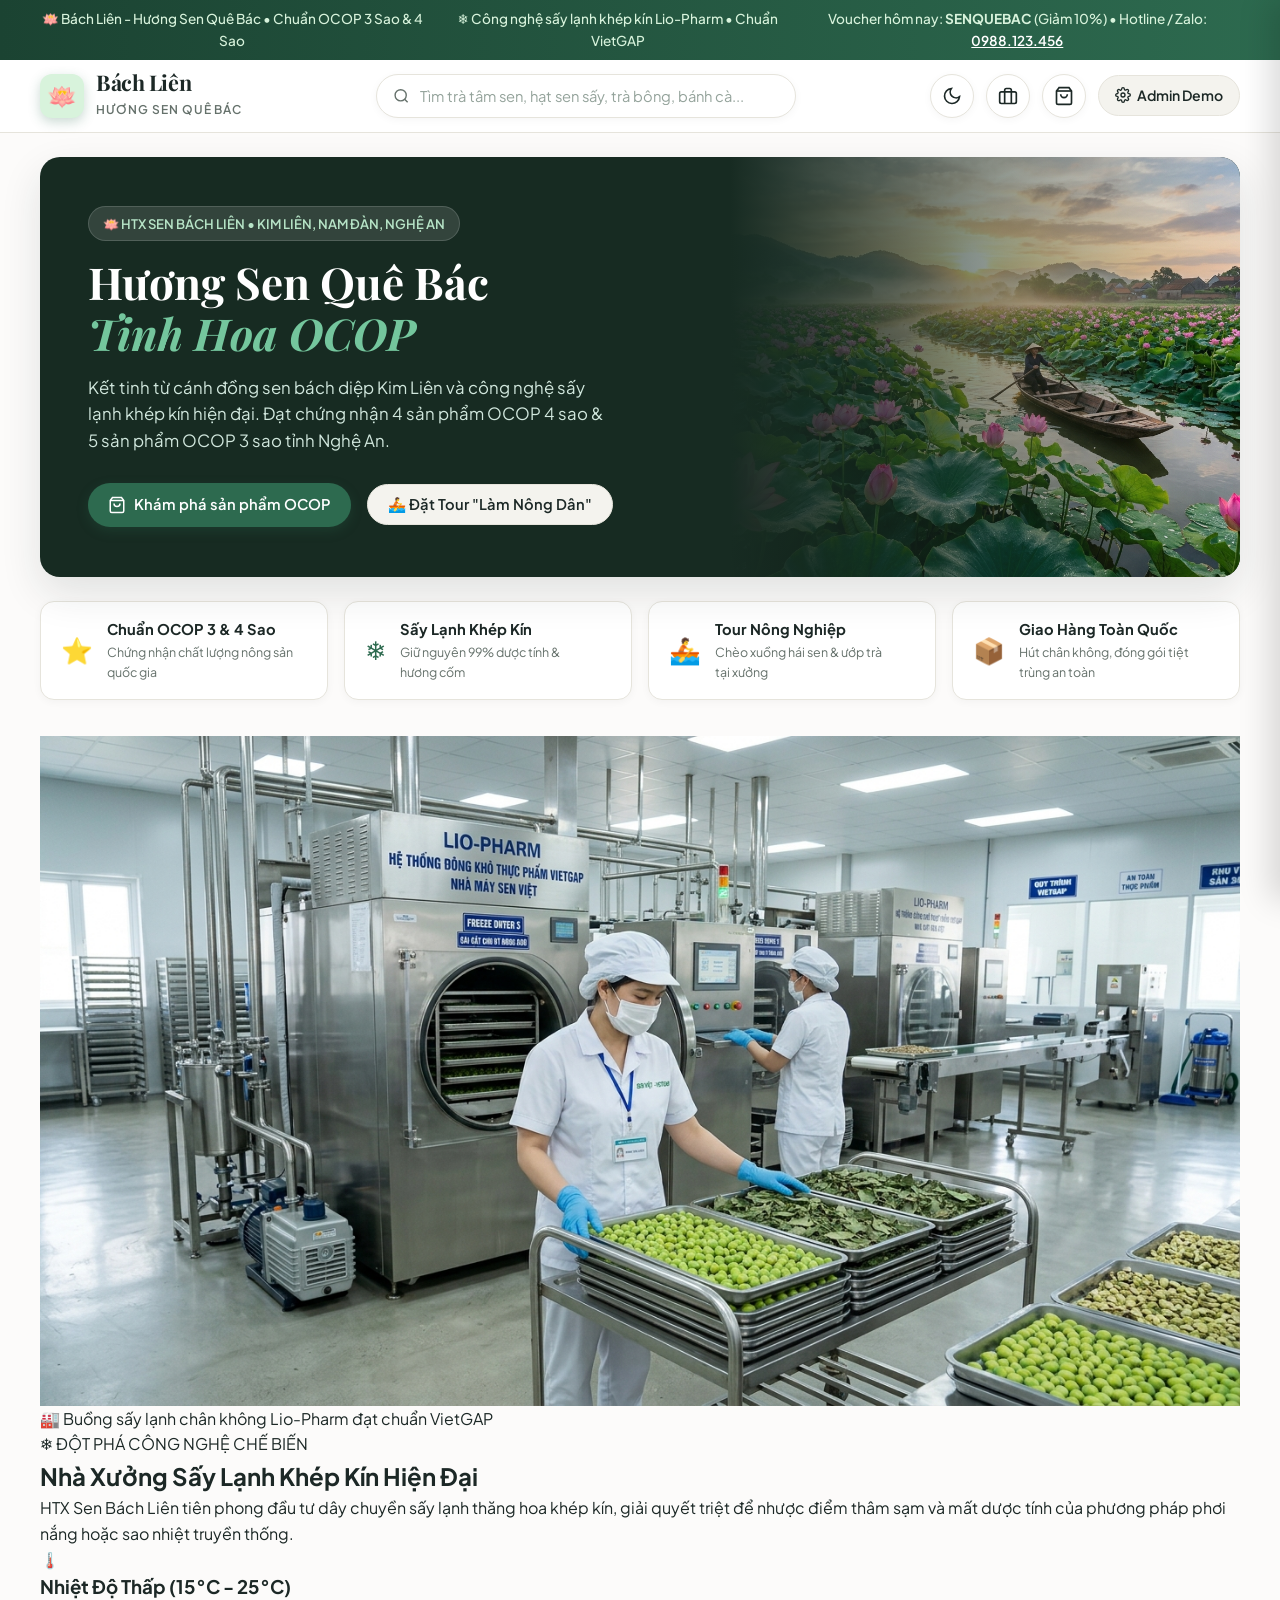
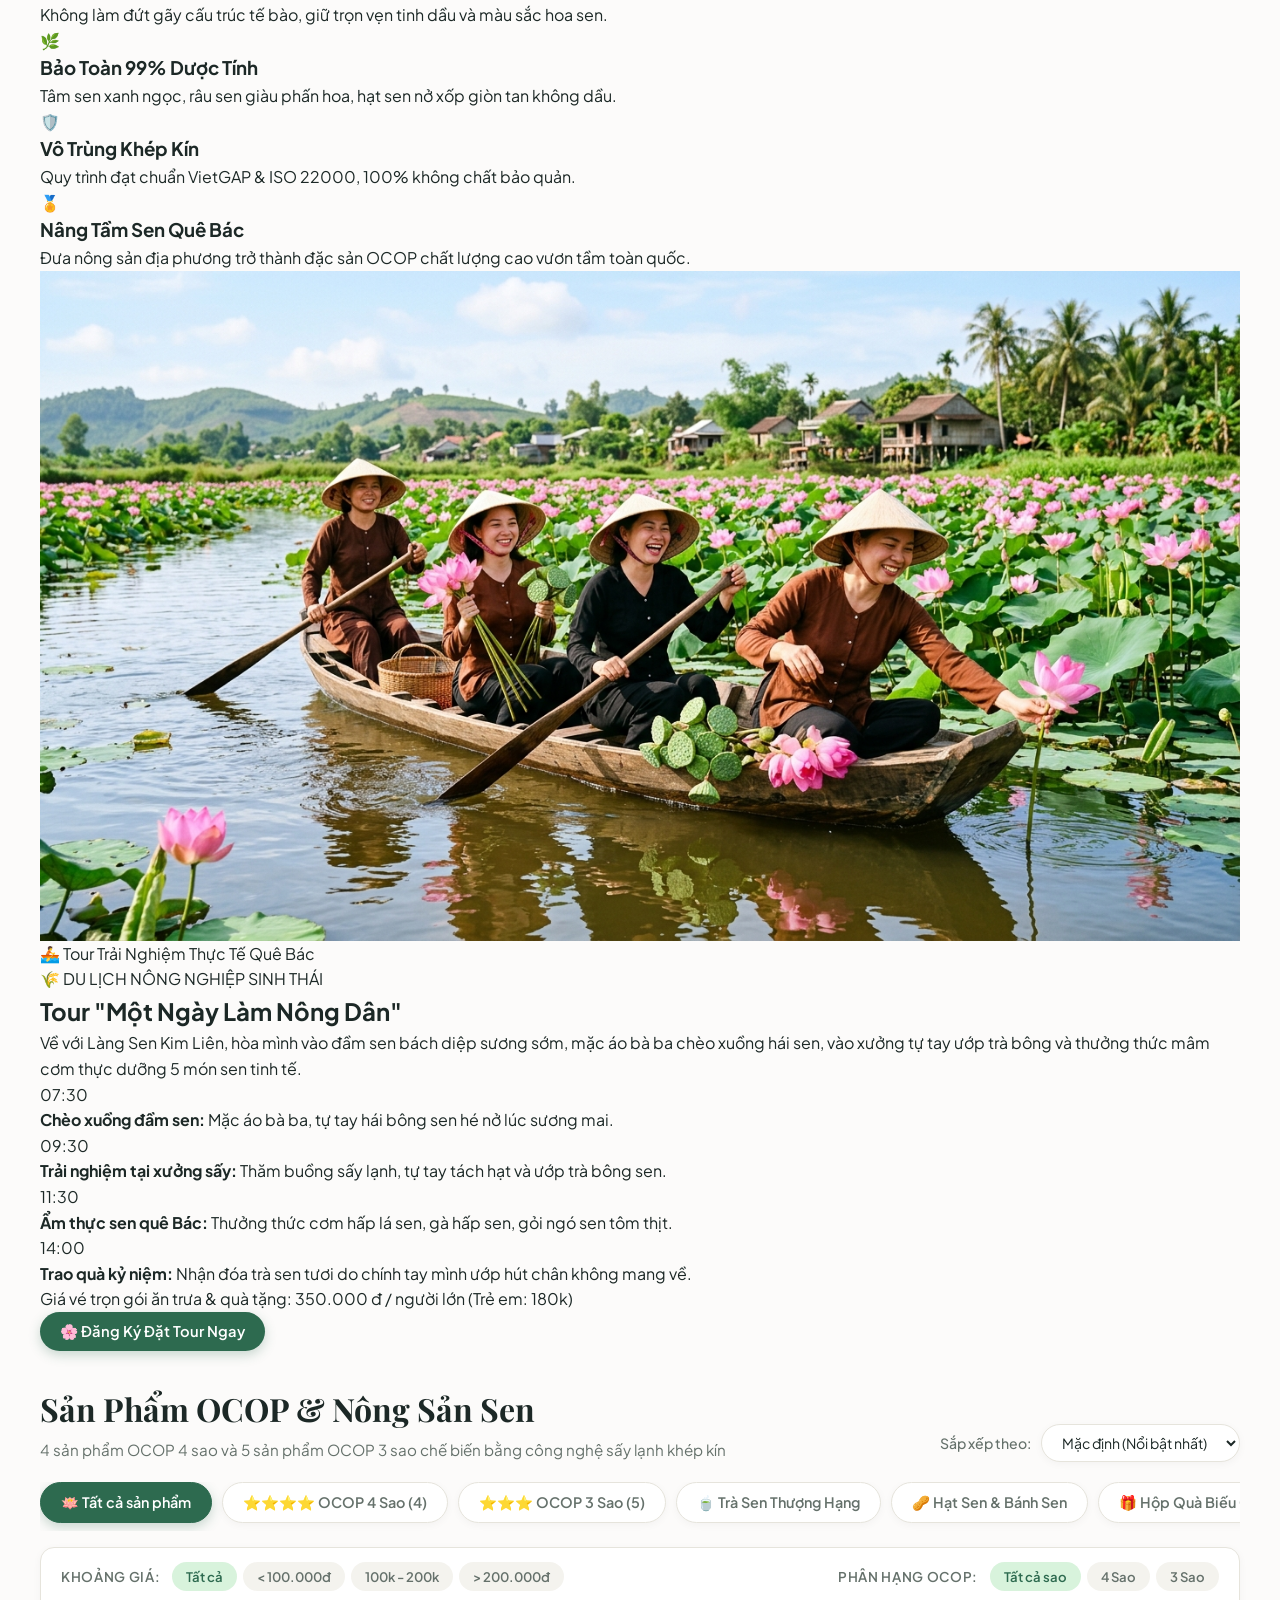
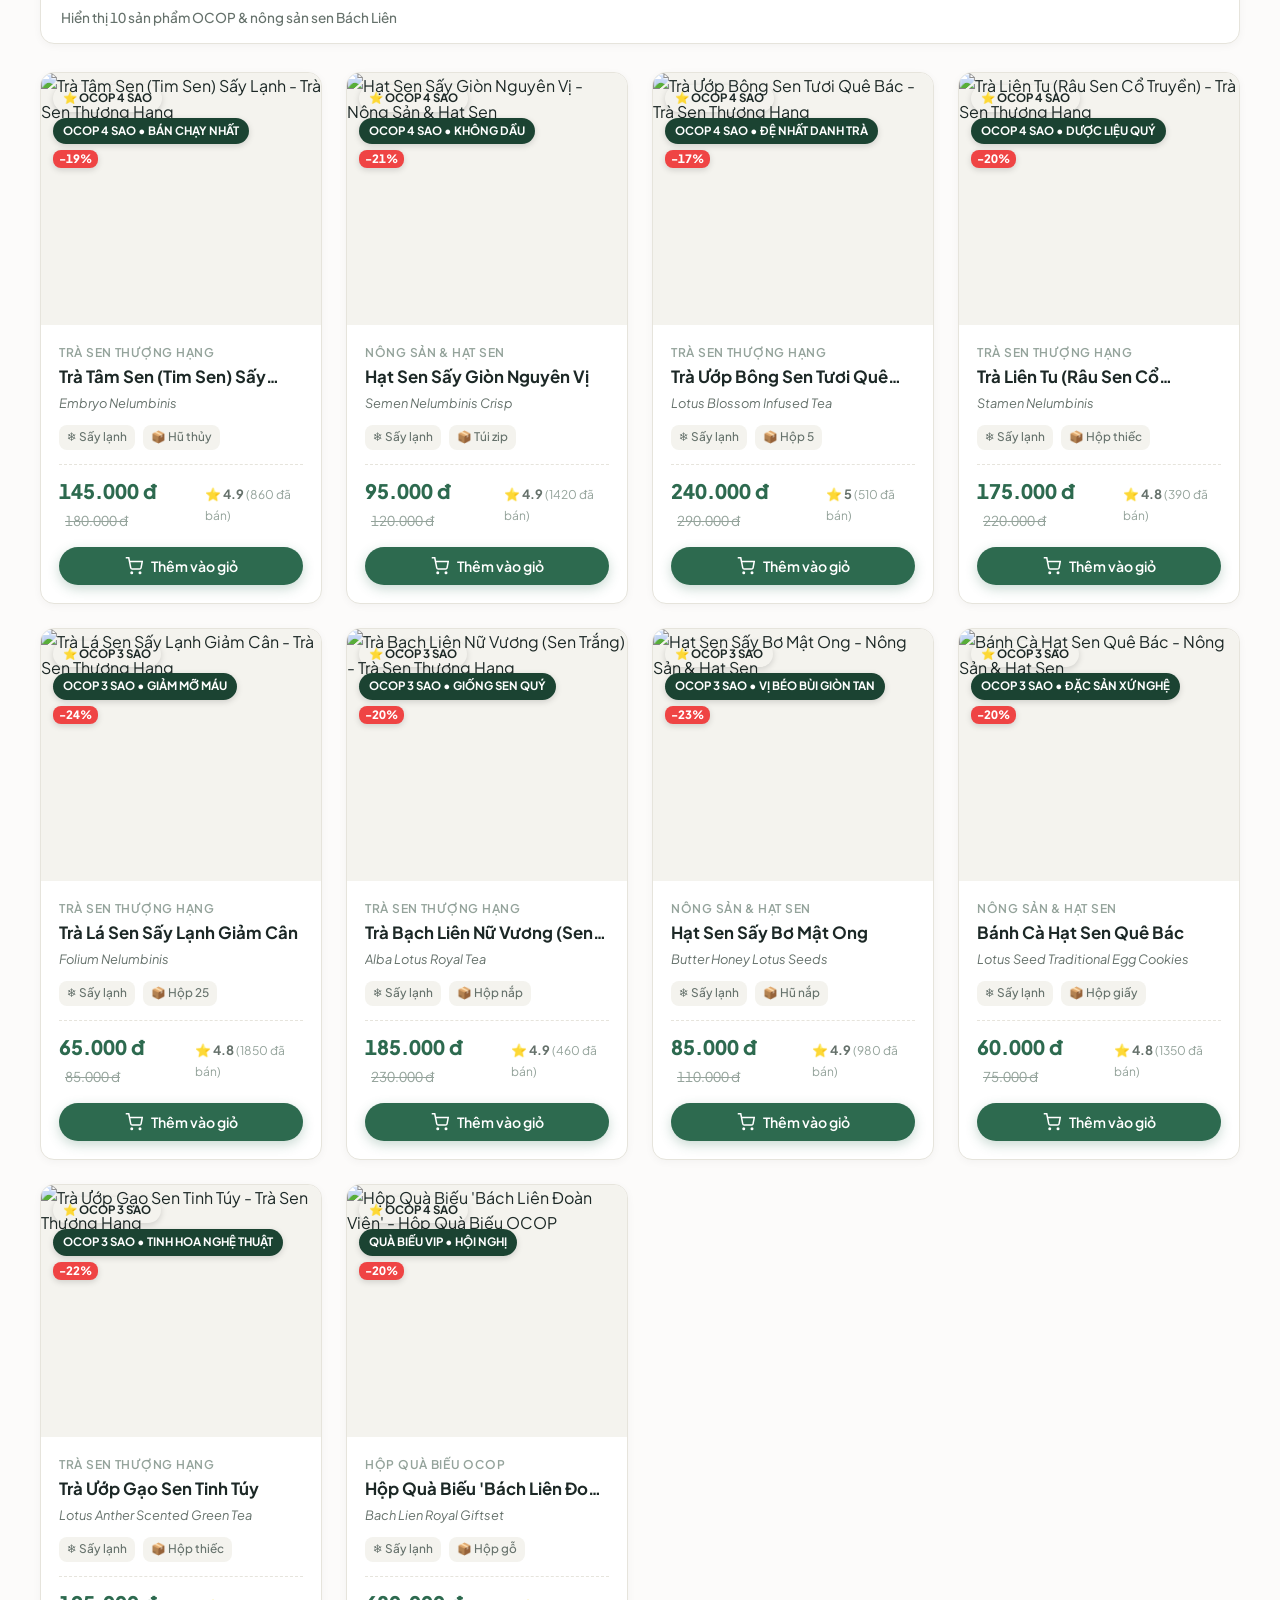
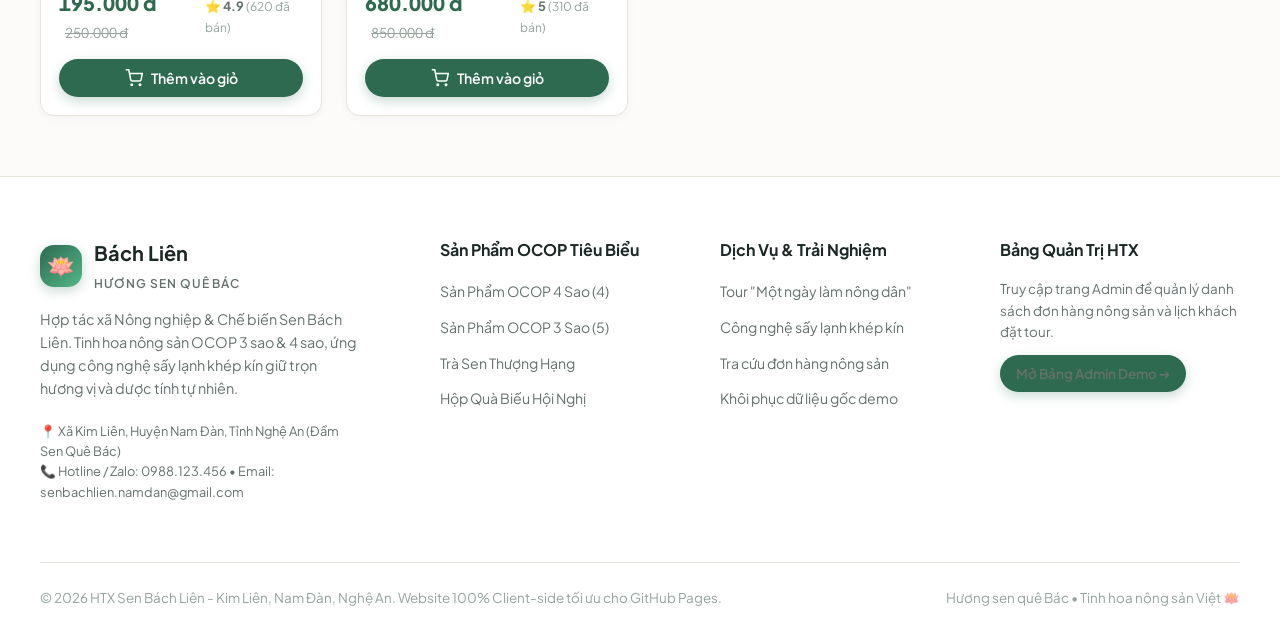
==== commit 4e675eef: "Chuyen doi sang HTX Sen Bach Lien - Huong sen que Bac OCOP 3-4 sao va Tour Nong Nghiep" ====
--- a/index.html
+++ b/index.html
@@ -3,45 +3,45 @@
 <head>
   <meta charset="UTF-8" />
   <meta name="viewport" content="width=device-width, initial-scale=1.0, viewport-fit=cover" />
-  <title>Sen Đá House • Vườn Cây Cảnh & Sen Đá Mini Để Bàn</title>
-  <meta name="description" content="Shop sen đá, xương rồng mini để bàn làm việc cao cấp, chậu gốm Bát Tràng, bảo hành vận chuyển an toàn 100%, thanh toán VietQR & chốt đơn Zalo tiện lợi." />
+  <title>Bách Liên • Hương Sen Quê Bác • Nông Sản OCOP 3-4 Sao & Tour Nông Nghiệp</title>
+  <meta name="description" content="HTX Nông Nghiệp & Chế Biến Sen Bách Liên - Kim Liên, Nam Đàn, Nghệ An. Cung cấp 4 sản phẩm OCOP 4 sao, 5 sản phẩm OCOP 3 sao, công nghệ sấy lạnh khép kín và Tour trải nghiệm Một ngày làm nông dân." />
   <meta name="robots" content="index, follow" />
   <meta name="theme-color" content="#1b4332" />
   
   <!-- Open Graph / Facebook -->
   <meta property="og:type" content="website" />
-  <meta property="og:site_name" content="Sen Đá House" />
-  <meta property="og:title" content="Sen Đá House • Vườn Cây Cảnh & Sen Đá Mini Để Bàn" />
-  <meta property="og:description" content="Shop sen đá, xương rồng mini để bàn làm việc cao cấp, chậu gốm Bát Tràng, bảo hành vận chuyển an toàn 100%, thanh toán VietQR & chốt đơn Zalo tiện lợi." />
-  <meta property="og:image" content="assets/hero-banner.jpg" />
+  <meta property="og:site_name" content="HTX Sen Bách Liên" />
+  <meta property="og:title" content="Bách Liên • Hương Sen Quê Bác • Nông Sản OCOP 3-4 Sao & Tour Trải Nghiệm" />
+  <meta property="og:description" content="HTX Nông Nghiệp & Chế Biến Sen Bách Liên - Kim Liên, Nam Đàn, Nghệ An. 4 sản phẩm OCOP 4 sao, 5 sản phẩm OCOP 3 sao, công nghệ sấy lạnh khép kín và Tour nông nghiệp Một ngày làm nông dân." />
+  <meta property="og:image" content="assets/images/hero_sen_que_bac.jpg" />
   <meta property="og:locale" content="vi_VN" />
 
   <!-- Twitter Card -->
   <meta name="twitter:card" content="summary_large_image" />
-  <meta name="twitter:title" content="Sen Đá House • Vườn Cây Cảnh & Sen Đá Mini Để Bàn" />
-  <meta name="twitter:description" content="Shop sen đá, xương rồng mini để bàn làm việc cao cấp, chậu gốm Bát Tràng, bảo hành vận chuyển an toàn 100%, thanh toán VietQR & chốt đơn Zalo tiện lợi." />
-  <meta name="twitter:image" content="assets/hero-banner.jpg" />
-
-  <!-- Favicon biểu tượng lá mầm xanh -->
-  <link rel="icon" href="data:image/svg+xml,<svg xmlns=%22http://www.w3.org/2000/svg%22 viewBox=%220 0 100 100%22><text y=%22.9em%22 font-size=%2290%22>🌱</text></svg>" />
+  <meta name="twitter:title" content="Bách Liên • Hương Sen Quê Bác • Nông Sản OCOP 3-4 Sao" />
+  <meta name="twitter:description" content="HTX Nông Nghiệp & Chế Biến Sen Bách Liên - Kim Liên, Nam Đàn, Nghệ An. Tinh hoa nông sản sen quê Bác." />
+  <meta name="twitter:image" content="assets/images/hero_sen_que_bac.jpg" />
+
+  <!-- Favicon biểu tượng đóa sen -->
+  <link rel="icon" href="data:image/svg+xml,<svg xmlns=%22http://www.w3.org/2000/svg%22 viewBox=%220 0 100 100%22><text y=%22.9em%22 font-size=%2290%22>🪷</text></svg>" />
   
   <!-- JSON-LD Structured Data (Schema.org Store) -->
   <script type="application/ld+json">
   {
     "@context": "https://schema.org",
     "@type": "Store",
-    "name": "Sen Đá House",
-    "image": "assets/hero-banner.jpg",
-    "description": "Vườn sen đá, xương rồng và cây cảnh mini để bàn văn phòng cao cấp, chậu gốm Bát Tràng",
-    "telephone": "0987654321",
+    "name": "HTX Nông Nghiệp & Chế Biến Sen Bách Liên",
+    "image": "assets/images/hero_sen_que_bac.jpg",
+    "description": "Đặc sản trà sen, hạt sen sấy OCOP 3-4 sao và Tour trải nghiệm Một ngày làm nông dân tại Kim Liên, Nam Đàn, Nghệ An",
+    "telephone": "0988123456",
     "address": {
       "@type": "PostalAddress",
-      "streetAddress": "124 Vườn Cảnh Xanh",
-      "addressLocality": "Cầu Giấy",
-      "addressRegion": "Hà Nội",
+      "streetAddress": "Xã Kim Liên",
+      "addressLocality": "Nam Đàn",
+      "addressRegion": "Nghệ An",
       "addressCountry": "VN"
     },
-    "priceRange": "35000 - 240000 VND"
+    "priceRange": "60000 - 680000 VND"
   }
   </script>
 
@@ -54,11 +54,11 @@
   <header class="top-bar">
     <div class="container top-bar-inner">
       <div class="top-bar-tags">
-        <span class="top-bar-tag">🌱 Miễn phí vận chuyển cho đơn từ 300.000đ</span>
-        <span class="top-bar-tag"> Bảo hành 1 đổi 1 nếu cây dập gãy khi giao</span>
+        <span class="top-bar-tag">🪷 Bách Liên - Hương Sen Quê Bác • Chuẩn OCOP 3 Sao & 4 Sao</span>
+        <span class="top-bar-tag">❄️ Công nghệ sấy lạnh khép kín Lio-Pharm • Chuẩn VietGAP</span>
       </div>
       <div class="top-bar-links">
-        <span>Mã giảm giá hôm nay: <strong>SENXANH10</strong> (Giảm 10%) • Hotline: <a href="tel:0987654321">0987.654.321</a></span>
+        <span>Voucher hôm nay: <strong>SENQUEBAC</strong> (Giảm 10%) • Hotline / Zalo: <a href="tel:0988123456">0988.123.456</a></span>
       </div>
     </div>
   </header>
@@ -66,19 +66,14 @@
   <!-- 2. Thanh điều hướng chính (Navbar) -->
   <nav class="navbar" id="main-navbar">
     <div class="container navbar-inner">
-      <!-- Logo & Tên shop -->
+      <!-- Logo & Tên HTX -->
       <div class="brand" onclick="window.scrollTo({top: 0, behavior: 'smooth'})">
-        <div class="brand-logo-icon">
-          <svg width="24" height="24" viewBox="0 0 24 24" fill="none" stroke="currentColor" stroke-width="2.2" stroke-linecap="round" stroke-linejoin="round">
-            <path d="M12 2a10 10 0 0 1 10 10c0 5.52-4.48 10-10 10S2 17.52 2 12c0-2.8 1.15-5.33 3-7.15"></path>
-            <path d="M12 12v9"></path>
-            <path d="M12 12c2.5 0 5-2 5-5"></path>
-            <path d="M12 15c-3 0-5-2-5-5"></path>
-          </svg>
+        <div class="brand-logo-icon" style="font-size: 1.5rem; background: var(--primary-light); color: var(--primary); width: 44px; height: 44px; display: flex; align-items: center; justify-content: center; border-radius: 12px;">
+          🪷
         </div>
         <div class="brand-text">
-          <h1>Sen Đá House</h1>
-          <span>Vườn Xanh Để Bàn</span>
+          <h1>Bách Liên</h1>
+          <span>Hương Sen Quê Bác</span>
         </div>
       </div>
 
@@ -89,7 +84,7 @@
             <circle cx="11" cy="11" r="8"></circle>
             <line x1="21" y1="21" x2="16.65" y2="16.65"></line>
           </svg>
-          <input type="text" id="search-input" class="search-input" placeholder="Tìm sen đá, xương rồng, chậu gốm..." autocomplete="off" aria-label="Tìm kiếm sen đá, xương rồng hoặc chậu" />
+          <input type="text" id="search-input" class="search-input" placeholder="Tìm trà tâm sen, hạt sen sấy, trà bông, bánh cà..." autocomplete="off" aria-label="Tìm kiếm sản phẩm sen OCOP" />
         </div>
       </div>
 
@@ -119,7 +114,7 @@
         </button>
 
         <!-- Link tới Bảng Admin Demo -->
-        <a href="admin.html" class="btn-admin-link" title="Mở trang quản trị đơn hàng & sản phẩm">
+        <a href="admin.html" class="btn-admin-link" title="Mở trang quản trị đơn hàng, tour & sản phẩm">
           <svg width="16" height="16" viewBox="0 0 24 24" fill="none" stroke="currentColor" stroke-width="2" aria-hidden="true"><circle cx="12" cy="12" r="3"></circle><path d="M19.4 15a1.65 1.65 0 0 0 .33 1.82l.06.06a2 2 0 0 1 0 2.83 2 2 0 0 1-2.83 0l-.06-.06a1.65 1.65 0 0 0-1.82-.33 1.65 1.65 0 0 0-1 1.51V21a2 2 0 0 1-2 2 2 2 0 0 1-2-2v-.09A1.65 1.65 0 0 0 9 19.4a1.65 1.65 0 0 0-1.82.33l-.06.06a2 2 0 0 1-2.83 0 2 2 0 0 1 0-2.83l.06-.06a1.65 1.65 0 0 0 .33-1.82 1.65 1.65 0 0 0-1.51-1H3a2 2 0 0 1-2-2 2 2 0 0 1 2-2h.09A1.65 1.65 0 0 0 4.6 9a1.65 1.65 0 0 0-.33-1.82l-.06-.06a2 2 0 0 1 0-2.83 2 2 0 0 1 2.83 0l.06.06a1.65 1.65 0 0 0 1.82.33H9a1.65 1.65 0 0 0 1-1.51V3a2 2 0 0 1 2-2 2 2 0 0 1 2 2v.09a1.65 1.65 0 0 0 1 1.51 1.65 1.65 0 0 0 1.82-.33l.06-.06a2 2 0 0 1 2.83 0 2 2 0 0 1 0 2.83l-.06.06a1.65 1.65 0 0 0-.33 1.82V9a1.65 1.65 0 0 0 1.51 1H21a2 2 0 0 1 2 2 2 2 0 0 1-2 2h-.09a1.65 1.65 0 0 0-1.51 1z"></path></svg>
           Admin Demo
         </a>
@@ -127,29 +122,29 @@
     </div>
   </nav>
 
-  <!-- 3. Hero Section (Banner quảng bá ấn tượng) -->
+  <!-- 3. Hero Section (Banner Sen Quê Bác ấn tượng) -->
   <section class="hero-section">
     <div class="container">
       <div class="hero-card">
         <div class="hero-content">
-          <span class="hero-tagline">🌿 Vườn Mộc Tự Nhiên • Giống Khỏe Thuần Khí Hậu</span>
-          <h2 class="hero-title">Đưa Thiên Nhiên Vào <span>Bàn Làm Việc</span></h2>
+          <span class="hero-tagline">🪷 HTX Sen Bách Liên • Kim Liên, Nam Đàn, Nghệ An</span>
+          <h2 class="hero-title">Hương Sen Quê Bác <span>Tinh Hoa OCOP</span></h2>
           <p class="hero-desc">
-            Những chậu sen đá mọng nước, thanh lọc không khí, giảm bức xạ điện tử và tiếp thêm năng lượng xanh cho mỗi ngày làm việc hứng khởi.
+            Kết tinh từ cánh đồng sen bách diệp Kim Liên và công nghệ sấy lạnh khép kín hiện đại. Đạt chứng nhận 4 sản phẩm OCOP 4 sao & 5 sản phẩm OCOP 3 sao tỉnh Nghệ An.
           </p>
           <div class="hero-actions">
             <a href="#catalog-section" class="btn btn-primary">
               <svg width="18" height="18" viewBox="0 0 24 24" fill="none" stroke="currentColor" stroke-width="2"><path d="M6 2L3 6v14a2 2 0 0 0 2 2h14a2 2 0 0 0 2-2V6l-3-4z"></path><line x1="3" y1="6" x2="21" y2="6"></line><path d="M16 10a4 4 0 0 1-8 0"></path></svg>
-              Khám phá bộ sưu tập
+              Khám phá sản phẩm OCOP
             </a>
-            <button class="btn btn-secondary" onclick="App.activeCategory='combo'; App.renderProducts(); document.getElementById('catalog-section').scrollIntoView({behavior: 'smooth'})">
-               Set quà tặng
+            <button class="btn btn-secondary" onclick="App.openTourModal()">
+              🚣 Đặt Tour "Làm Nông Dân"
             </button>
           </div>
         </div>
 
         <div class="hero-image-wrap">
-          <img src="assets/hero-banner.jpg" alt="Vườn sen đá boutique" class="hero-img" />
+          <img src="assets/images/hero_sen_que_bac.jpg" alt="Đầm sen quê Bác - HTX Bách Liên Kim Liên Nam Đàn" class="hero-img" />
           <div class="hero-overlay-fade"></div>
         </div>
       </div>
@@ -157,45 +152,160 @@
       <!-- 4 Cam kết dịch vụ (USP) -->
       <div class="usp-bar">
         <div class="usp-item">
-          
+          <div class="usp-icon" style="font-size: 1.6rem; color: var(--accent);">⭐</div>
           <div class="usp-info">
-            <h4>Bảo Hành 100%</h4>
-            <p>Hỏng dập lá khi ship đền cây mới</p>
+            <h4>Chuẩn OCOP 3 & 4 Sao</h4>
+            <p>Chứng nhận chất lượng nông sản quốc gia</p>
           </div>
         </div>
         <div class="usp-item">
-          
+          <div class="usp-icon" style="font-size: 1.6rem; color: var(--primary);">❄️</div>
           <div class="usp-info">
-            <h4>Tặng Kèm Sỏi Trắng</h4>
-            <p>Rải mặt chậu sạch sẽ, chống văng đất</p>
+            <h4>Sấy Lạnh Khép Kín</h4>
+            <p>Giữ nguyên 99% dược tính & hương cốm</p>
           </div>
         </div>
         <div class="usp-item">
-          
+          <div class="usp-icon" style="font-size: 1.6rem; color: var(--accent);">🚣</div>
           <div class="usp-info">
-            <h4>Chốt Đơn 1 Chạm</h4>
-            <p>Quét VietQR hoặc nhắn thẳng qua Zalo</p>
+            <h4>Tour Nông Nghiệp</h4>
+            <p>Chèo xuồng hái sen & ướp trà tại xưởng</p>
           </div>
         </div>
         <div class="usp-item">
-          
+          <div class="usp-icon" style="font-size: 1.6rem; color: var(--primary);">📦</div>
           <div class="usp-info">
-            <h4>Hướng Dẫn Trọn Đời</h4>
-            <p>Kèm thiệp hướng dẫn chăm sóc chi tiết</p>
+            <h4>Giao Hàng Toàn Quốc</h4>
+            <p>Hút chân không, đóng gói tiệt trùng an toàn</p>
           </div>
         </div>
       </div>
     </div>
   </section>
 
-  <!-- 4. Danh mục & Bộ Lọc Sản Phẩm -->
+  <!-- ===================================================
+       SECTION: CÔNG NGHỆ SẤY LẠNH & NHÀ XƯỞNG HIỆN ĐẠI
+       =================================================== -->
+  <section class="facility-section" id="facility-section">
+    <div class="container">
+      <div class="facility-grid">
+        <div class="facility-img-wrap">
+          <img src="assets/images/xuong_say_lanh.jpg" alt="Nhà xưởng sấy lạnh khép kín HTX Bách Liên" class="facility-img" loading="lazy" />
+          <div class="facility-tag-overlay">
+            🏭 Buồng sấy lạnh chân không Lio-Pharm đạt chuẩn VietGAP
+          </div>
+        </div>
+
+        <div class="facility-content">
+          <div class="facility-badge-label">
+            <span>❄️ ĐỘT PHÁ CÔNG NGHỆ CHẾ BIẾN</span>
+          </div>
+          <h2>Nhà Xưởng Sấy Lạnh <span>Khép Kín Hiện Đại</span></h2>
+          <p class="facility-desc">
+            HTX Sen Bách Liên tiên phong đầu tư dây chuyền sấy lạnh thăng hoa khép kín, giải quyết triệt để nhược điểm thâm sạm và mất dược tính của phương pháp phơi nắng hoặc sao nhiệt truyền thống.
+          </p>
+
+          <div class="facility-specs-grid">
+            <div class="facility-spec-card">
+              <div class="facility-spec-icon">🌡️</div>
+              <h3 class="facility-spec-title">Nhiệt Độ Thấp (15°C - 25°C)</h3>
+              <p class="facility-spec-desc">Không làm đứt gãy cấu trúc tế bào, giữ trọn vẹn tinh dầu và màu sắc hoa sen.</p>
+            </div>
+            <div class="facility-spec-card">
+              <div class="facility-spec-icon">🌿</div>
+              <h3 class="facility-spec-title">Bảo Toàn 99% Dược Tính</h3>
+              <p class="facility-spec-desc">Tâm sen xanh ngọc, râu sen giàu phấn hoa, hạt sen nở xốp giòn tan không dầu.</p>
+            </div>
+            <div class="facility-spec-card">
+              <div class="facility-spec-icon">🛡️</div>
+              <h3 class="facility-spec-title">Vô Trùng Khép Kín</h3>
+              <p class="facility-spec-desc">Quy trình đạt chuẩn VietGAP & ISO 22000, 100% không chất bảo quản.</p>
+            </div>
+            <div class="facility-spec-card">
+              <div class="facility-spec-icon">🏅</div>
+              <h3 class="facility-spec-title">Nâng Tầm Sen Quê Bác</h3>
+              <p class="facility-spec-desc">Đưa nông sản địa phương trở thành đặc sản OCOP chất lượng cao vươn tầm toàn quốc.</p>
+            </div>
+          </div>
+        </div>
+      </div>
+    </div>
+  </section>
+
+  <!-- ===================================================
+       SECTION: TOUR NÔNG NGHIỆP "MỘT NGÀY LÀM NÔNG DÂN"
+       =================================================== -->
+  <section class="tour-section" id="tour-section">
+    <div class="container">
+      <div class="tour-card">
+        <div class="tour-image-col">
+          <img src="assets/images/tour_nong_dan.jpg" alt="Tour Một ngày làm nông dân tại đầm sen Bách Liên" class="tour-image" loading="lazy" />
+          <div class="tour-badge-floating">
+            🚣 Tour Trải Nghiệm Thực Tế Quê Bác
+          </div>
+        </div>
+
+        <div class="tour-content-col">
+          <div>
+            <span class="tour-sub-tag">🌾 DU LỊCH NÔNG NGHIỆP SINH THÁI</span>
+            <h2 class="tour-title">Tour "Một Ngày Làm Nông Dân"</h2>
+            <p class="tour-desc">
+              Về với Làng Sen Kim Liên, hòa mình vào đầm sen bách diệp sương sớm, mặc áo bà ba chèo xuồng hái sen, vào xưởng tự tay ướp trà bông và thưởng thức mâm cơm thực dưỡng 5 món sen tinh tế.
+            </p>
+
+            <div class="tour-schedule-list">
+              <div class="tour-schedule-item">
+                <span class="tour-schedule-time">07:30</span>
+                <div class="tour-schedule-text">
+                  <strong>Chèo xuồng đầm sen:</strong> Mặc áo bà ba, tự tay hái bông sen hé nở lúc sương mai.
+                </div>
+              </div>
+              <div class="tour-schedule-item">
+                <span class="tour-schedule-time">09:30</span>
+                <div class="tour-schedule-text">
+                  <strong>Trải nghiệm tại xưởng sấy:</strong> Thăm buồng sấy lạnh, tự tay tách hạt và ướp trà bông sen.
+                </div>
+              </div>
+              <div class="tour-schedule-item">
+                <span class="tour-schedule-time">11:30</span>
+                <div class="tour-schedule-text">
+                  <strong>Ẩm thực sen quê Bác:</strong> Thưởng thức cơm hấp lá sen, gà hấp sen, gỏi ngó sen tôm thịt.
+                </div>
+              </div>
+              <div class="tour-schedule-item">
+                <span class="tour-schedule-time">14:00</span>
+                <div class="tour-schedule-text">
+                  <strong>Trao quà kỷ niệm:</strong> Nhận đóa trà sen tươi do chính tay mình ướp hút chân không mang về.
+                </div>
+              </div>
+            </div>
+          </div>
+
+          <div class="tour-pricing-row">
+            <div class="tour-price-box">
+              <span class="price-label">Giá vé trọn gói ăn trưa & quà tặng:</span>
+              <span class="price-num">350.000 đ</span>
+              <span class="price-child">/ người lớn (Trẻ em: 180k)</span>
+            </div>
+            <button class="btn btn-primary" onclick="App.openTourModal()">
+              🌸 Đăng Ký Đặt Tour Ngay
+            </button>
+          </div>
+        </div>
+      </div>
+    </div>
+  </section>
+
+  <!-- ===================================================
+       4. DANH MỤC & BỘ LỌC SẢN PHẨM OCOP
+       =================================================== -->
   <main class="catalog-section" id="catalog-section">
     <div class="container">
       <div class="catalog-header">
         <div class="catalog-header-top">
           <div class="section-title">
-            <h2>Bộ Sưu Tập Cây Để Bàn</h2>
-            <p>Cây đã được thuần dưỡng khỏe mạnh, dễ chăm sóc ngay cả với người mới bắt đầu</p>
+            <h2>Sản Phẩm OCOP & Nông Sản Sen</h2>
+            <p>4 sản phẩm OCOP 4 sao và 5 sản phẩm OCOP 3 sao chế biến bằng công nghệ sấy lạnh khép kín</p>
           </div>
           
           <!-- Sắp xếp -->
@@ -213,31 +323,32 @@
 
         <!-- Thanh chọn danh mục nhanh -->
         <div class="category-pills-row">
-          <button class="category-pill active" data-cat="all"> Tất cả cây</button>
-          <button class="category-pill" data-cat="sen-da"> Sen Đá Búp & Độc Lạ</button>
-          <button class="category-pill" data-cat="xuong-rong"> Xương Rồng Mini</button>
-          <button class="category-pill" data-cat="combo"> Combo Quà Tặng</button>
-          <button class="category-pill" data-cat="phu-kien"> Chậu Gốm & Đất Trồng</button>
-        </div>
-
-        <!-- Bộ lọc phụ (Khoảng giá & Mức độ chăm sóc) -->
+          <button class="category-pill active" data-cat="all">🪷 Tất cả sản phẩm</button>
+          <button class="category-pill" data-cat="ocop-4">⭐⭐⭐⭐ OCOP 4 Sao (4)</button>
+          <button class="category-pill" data-cat="ocop-3">⭐⭐⭐ OCOP 3 Sao (5)</button>
+          <button class="category-pill" data-cat="tra-sen">🍵 Trà Sen Thượng Hạng</button>
+          <button class="category-pill" data-cat="nong-san-sen">🥜 Hạt Sen & Bánh Sen</button>
+          <button class="category-pill" data-cat="qua-tang">🎁 Hộp Quà Biếu OCOP</button>
+        </div>
+
+        <!-- Bộ lọc phụ (Khoảng giá & Phân hạng sao) -->
         <div class="secondary-filters-bar">
           <div class="filter-group">
             <span class="filter-group-label">Khoảng giá:</span>
             <div class="filter-btn-group">
               <button class="filter-btn price-filter-btn active" data-val="all">Tất cả</button>
-              <button class="filter-btn price-filter-btn" data-val="under-50k">&lt; 50.000đ</button>
-              <button class="filter-btn price-filter-btn" data-val="50k-100k">50k - 100k</button>
-              <button class="filter-btn price-filter-btn" data-val="over-100k">&gt; 100.000đ</button>
+              <button class="filter-btn price-filter-btn" data-val="under-100k">&lt; 100.000đ</button>
+              <button class="filter-btn price-filter-btn" data-val="100k-200k">100k - 200k</button>
+              <button class="filter-btn price-filter-btn" data-val="over-200k">&gt; 200.000đ</button>
             </div>
           </div>
 
           <div class="filter-group">
-            <span class="filter-group-label">Độ khó chăm:</span>
+            <span class="filter-group-label">Phân hạng OCOP:</span>
             <div class="filter-btn-group">
-              <button class="filter-btn diff-filter-btn active" data-val="all">Tất cả</button>
-              <button class="filter-btn diff-filter-btn" data-val="dễ">Siêu dễ sống</button>
-              <button class="filter-btn diff-filter-btn" data-val="trung bình">Cần nắng vừa</button>
+              <button class="filter-btn diff-filter-btn active" data-val="all">Tất cả sao</button>
+              <button class="filter-btn diff-filter-btn" data-val="4">4 Sao</button>
+              <button class="filter-btn diff-filter-btn" data-val="3">3 Sao</button>
             </div>
           </div>
 
@@ -270,11 +381,11 @@
 
     <!-- Trạng thái giỏ rỗng -->
     <div class="cart-empty-state" id="cart-empty-state" style="display: none;">
-      <div class="empty-cart-icon" aria-hidden="true">🛒</div>
+      <div class="empty-cart-icon" aria-hidden="true">🪷</div>
       <h4>Giỏ hàng của bạn đang trống</h4>
-      <p>Hãy chọn những chậu sen đá đáng yêu để bàn làm việc thêm xanh nhé!</p>
+      <p>Hãy chọn những đặc sản sen OCOP quê Bác để thưởng thức cùng gia đình nhé!</p>
       <button class="btn btn-primary" onclick="document.getElementById('cart-drawer-close-btn').click(); document.getElementById('catalog-section').scrollIntoView({behavior: 'smooth'})">
-        Xem cây ngay
+        Xem đặc sản OCOP
       </button>
     </div>
 
@@ -282,7 +393,7 @@
     <div class="cart-drawer-footer" id="cart-drawer-footer">
       <div class="coupon-section">
         <div class="coupon-input-wrap">
-          <input type="text" id="coupon-code-input" class="coupon-input" placeholder="Nhập mã giảm (VD: SENXANH10)" aria-label="Nhập mã giảm giá" />
+          <input type="text" id="coupon-code-input" class="coupon-input" placeholder="Nhập mã giảm (VD: SENQUEBAC)" aria-label="Nhập mã giảm giá" />
           <button id="apply-coupon-btn" class="btn btn-secondary">Áp dụng</button>
         </div>
         <div id="active-coupon-box" class="active-coupon-box"></div>
@@ -290,7 +401,7 @@
 
       <div class="price-summary-breakdown">
         <div class="summary-row">
-          <span>Tạm tính tiền cây:</span>
+          <span>Tạm tính tiền hàng:</span>
           <strong id="cart-subtotal">0 đ</strong>
         </div>
         <div class="summary-row">
@@ -315,7 +426,7 @@
   </aside>
 
   <!-- ===================================================
-       6. MODAL XEM NHANH CHI TIẾT SẢN PHẨM (QUICK VIEW)
+       6. MODAL XEM CHI TIẾT SẢN PHẨM OCOP (QUICK VIEW)
        =================================================== -->
   <div class="modal-overlay" id="quickview-modal" role="dialog" aria-modal="true" aria-labelledby="qv-name">
     <div class="modal-dialog">
@@ -324,14 +435,14 @@
         <!-- Cột ảnh & thumbnail -->
         <div class="qv-gallery-col">
           <div class="qv-img-main-wrap">
-            <img id="qv-img-main" src="" alt="Hình ảnh sản phẩm sen đá" class="qv-img-main" />
+            <img id="qv-img-main" src="" alt="Hình ảnh sản phẩm sen OCOP" class="qv-img-main" />
           </div>
           <div class="qv-thumbnails" id="qv-thumbnails"></div>
         </div>
 
-        <!-- Cột thông tin & chọn loại chậu -->
+        <!-- Cột thông tin & quy cách -->
         <div class="qv-info-col">
-          <h2 id="qv-name">Tên cây</h2>
+          <h2 id="qv-name">Tên sản phẩm</h2>
           <p class="qv-scientific" id="qv-scientific"></p>
           
           <div class="qv-rating-row">
@@ -343,16 +454,16 @@
           <div class="qv-price" id="qv-price">0 đ</div>
           <p class="qv-desc" id="qv-short-desc"></p>
 
-          <!-- Thông số chăm sóc -->
+          <!-- Thông số chứng nhận & xuất xứ -->
           <div class="qv-care-specs">
-            <span>🌿 <strong>Độ khó:</strong> <span id="qv-difficulty"></span></span>
-            <span>📏 <strong>Kích thước:</strong> <span id="qv-size"></span></span>
-            <span>☀️ <strong>Ánh sáng:</strong> <span id="qv-light"></span></span>
-            <span>💧 <strong>Nước tưới:</strong> <span id="qv-water"></span></span>
-          </div>
-
-          <!-- Lựa chọn chậu trồng đi kèm -->
-          <div class="pot-selector-label">Chọn loại chậu trồng:</div>
+            <span>⭐ <strong>Phân hạng:</strong> <span id="qv-difficulty"></span></span>
+            <span>📍 <strong>Xuất xứ:</strong> <span id="qv-light"></span></span>
+            <span>❄️ <strong>Công nghệ:</strong> <span id="qv-water"></span></span>
+            <span>📦 <strong>Quy cách:</strong> <span id="qv-size"></span></span>
+          </div>
+
+          <!-- Lựa chọn quy cách đóng gói -->
+          <div class="pot-selector-label">Chọn quy cách đóng gói:</div>
           <div class="qv-pot-options" id="qv-pot-options"></div>
 
           <!-- Số lượng & Nút thêm giỏ -->
@@ -373,7 +484,91 @@
   </div>
 
   <!-- ===================================================
-       7. MODAL ĐẶT HÀNG / CHECKOUT
+       7. MODAL ĐẶT TOUR NÔNG NGHIỆP TRẢI NGHIỆM
+       =================================================== -->
+  <div class="modal-overlay" id="tour-booking-modal" role="dialog" aria-modal="true" aria-labelledby="tour-modal-title">
+    <div class="modal-dialog" style="max-width: 580px;">
+      <button class="modal-close-btn" onclick="App.closeTourModal()" title="Đóng" aria-label="Đóng form đặt tour">✕</button>
+      <div class="checkout-modal-content">
+        <div class="checkout-modal-header">
+          <div style="font-size: 1.8rem; margin-bottom: 8px;">🚣</div>
+          <h2 id="tour-modal-title">Đăng Ký Tour "Một Ngày Làm Nông Dân"</h2>
+          <p>Trải nghiệm đầm sen Kim Liên & xưởng sấy lạnh khép kín HTX Bách Liên</p>
+        </div>
+
+        <form id="tour-booking-form" onsubmit="App.handleTourBookingSubmit(event)">
+          <div class="tour-form-group">
+            <label for="tour-name-input">Họ và tên người đại diện *</label>
+            <input type="text" id="tour-name-input" class="form-control" placeholder="Ví dụ: Nguyễn Văn An" required />
+          </div>
+
+          <div class="tour-form-group">
+            <label for="tour-phone-input">Số điện thoại liên hệ (Zalo) *</label>
+            <input type="tel" id="tour-phone-input" class="form-control" placeholder="Ví dụ: 0988123456" required />
+          </div>
+
+          <div class="tour-form-group">
+            <label for="tour-date-input">Ngày dự kiến tham quan *</label>
+            <input type="date" id="tour-date-input" class="form-control" required />
+          </div>
+
+          <!-- Bộ chọn số lượng vé -->
+          <div class="tour-form-group">
+            <label>Số lượng thành viên tham gia:</label>
+            <div class="tour-counter-row">
+              <div class="tour-counter-box">
+                <span class="box-label">Người lớn</span>
+                <span class="box-price">350.000 đ / vé</span>
+                <div class="tour-qty-ctrl">
+                  <button type="button" class="tour-qty-btn" onclick="App.changeTourAdults(-1)">-</button>
+                  <span class="tour-qty-val" id="tour-adults-val">2</span>
+                  <button type="button" class="tour-qty-btn" onclick="App.changeTourAdults(1)">+</button>
+                </div>
+              </div>
+
+              <div class="tour-counter-box">
+                <span class="box-label">Trẻ em (&lt; 10 tuổi)</span>
+                <span class="box-price">180.000 đ / vé</span>
+                <div class="tour-qty-ctrl">
+                  <button type="button" class="tour-qty-btn" onclick="App.changeTourChildren(-1)">-</button>
+                  <span class="tour-qty-val" id="tour-children-val">0</span>
+                  <button type="button" class="tour-qty-btn" onclick="App.changeTourChildren(1)">+</button>
+                </div>
+              </div>
+            </div>
+          </div>
+
+          <div class="tour-form-group">
+            <label for="tour-note-input">Yêu cầu đặc biệt (nếu có)</label>
+            <input type="text" id="tour-note-input" class="form-control" placeholder="Ví dụ: Đoàn có người ăn chay, đón tại cổng làng sen..." />
+          </div>
+
+          <!-- Tóm tắt chi phí -->
+          <div class="tour-summary-box">
+            <div class="tour-summary-row">
+              <span>Tổng chi phí tour (trọn gói):</span>
+              <strong class="tour-summary-total" id="tour-calc-total">700.000 đ</strong>
+            </div>
+            <p style="font-size: 0.76rem; color: var(--text-muted); margin-top: 6px;">
+              Đã bao gồm: Áo bà ba, xuồng hái sen, tham quan xưởng sấy lạnh, mâm cơm 5 món sen & quà tặng mang về.
+            </p>
+          </div>
+
+          <div style="display: flex; gap: 12px; margin-top: 20px;">
+            <button type="button" class="btn btn-secondary" onclick="App.closeTourModal()" style="flex: 1;">
+              Hủy
+            </button>
+            <button type="submit" class="btn btn-primary" style="flex: 2;">
+              🌸 Xác Nhận Đăng Ký Tour
+            </button>
+          </div>
+        </form>
+      </div>
+    </div>
+  </div>
+
+  <!-- ===================================================
+       8. MODAL ĐẶT HÀNG / CHECKOUT
        =================================================== -->
   <div class="modal-overlay" id="checkout-modal" role="dialog" aria-modal="true" aria-labelledby="checkout-modal-title">
     <div class="modal-dialog">
@@ -381,7 +576,7 @@
       <div class="checkout-modal-content">
         <div class="checkout-modal-header">
           <h2 id="checkout-modal-title">Thông Tin Giao Hàng & Thanh Toán</h2>
-          <p>Vui lòng điền địa chỉ chính xác để vườn đóng gói và gửi cây an toàn nhất</p>
+          <p>Vui lòng điền địa chỉ chính xác để HTX Bách Liên đóng gói tiệt trùng và gửi đặc sản sớm nhất</p>
         </div>
 
         <form id="checkout-form" class="checkout-form-grid">
@@ -399,12 +594,12 @@
 
             <div class="form-group">
               <label for="customer-address">Địa chỉ nhận hàng chi tiết *</label>
-              <textarea id="customer-address" class="form-control" rows="2" placeholder="Số nhà, ngõ/ngách, tên đường, phường/xã, quận/huyện..." required></textarea>
+              <textarea id="customer-address" class="form-control" rows="2" placeholder="Số nhà, tên đường, xã/phường, huyện/thành phố..." required></textarea>
             </div>
 
             <div class="form-group">
-              <label for="customer-note">Ghi chú thêm cho shop (tùy chọn)</label>
-              <input type="text" id="customer-note" class="form-control" placeholder="Ví dụ: Giao giờ hành chính, viết thiệp mừng sinh nhật..." />
+              <label for="customer-note">Ghi chú thêm cho HTX (tùy chọn)</label>
+              <input type="text" id="customer-note" class="form-control" placeholder="Ví dụ: Giao giờ hành chính, viết thiệp mừng tặng đối tác..." />
             </div>
 
             <!-- Phương thức thanh toán -->
@@ -415,7 +610,7 @@
                 <input type="radio" name="paymentMethod" value="vietqr" checked />
                 <div>
                   <strong>Chuyển khoản VietQR (Tự sinh mã QR ngân hàng)</strong>
-                  <p style="font-size: 0.78rem; color: var(--text-muted); margin: 0;">Quét mã QR bằng mọi app ngân hàng (MB, VCB, Momo...), tiện lợi và chính xác 100%</p>
+                  <p style="font-size: 0.78rem; color: var(--text-muted); margin: 0;">Quét mã QR bằng mọi app ngân hàng (MB, VCB, BIDV, Momo...), chính xác 100%</p>
                 </div>
               </label>
 
@@ -423,7 +618,7 @@
                 <input type="radio" name="paymentMethod" value="cod" />
                 <div>
                   <strong>Thanh toán khi nhận hàng (COD)</strong>
-                  <p style="font-size: 0.78rem; color: var(--text-muted); margin: 0;">Kiểm tra kiện cây tươi tốt trước khi trả tiền cho bưu tá</p>
+                  <p style="font-size: 0.78rem; color: var(--text-muted); margin: 0;">Kiểm tra kiện hàng nông sản nguyên niêm phong trước khi trả tiền</p>
                 </div>
               </label>
             </div>
@@ -455,7 +650,7 @@
               Xác Nhận Đặt Hàng
             </button>
             <p style="font-size: 0.75rem; color: var(--text-muted); text-align: center; margin-top: 10px;">
-              🔒 Thông tin đơn được lưu trữ an toàn ngay trên trình duyệt của bạn
+              🔒 Đơn hàng được lưu trữ an toàn ngay trên trình duyệt của bạn
             </p>
           </div>
         </form>
@@ -464,15 +659,15 @@
   </div>
 
   <!-- ===================================================
-       8. MODAL ĐẶT HÀNG THÀNH CÔNG & VIETQR / CHỐT ĐƠN ZALO
+       9. MODAL ĐẶT HÀNG THÀNH CÔNG & VIETQR / CHỐT ĐƠN ZALO
        =================================================== -->
   <div class="modal-overlay" id="order-success-modal" role="dialog" aria-modal="true" aria-labelledby="order-success-title">
     <div class="modal-dialog">
       <div class="success-modal-content">
         <div class="success-check-icon" aria-hidden="true">✓</div>
         <h2 id="order-success-title">Đặt Hàng Thành Công!</h2>
-        <p style="color: var(--text-muted); margin-bottom: 8px;">Cảm ơn bạn đã lựa chọn Sen Đá House. Đơn hàng của bạn đã được ghi nhận.</p>
-        <span class="order-code-badge">Mã đơn: <strong id="success-order-id">SDH-00000</strong></span>
+        <p style="color: var(--text-muted); margin-bottom: 8px;">Cảm ơn bạn đã tin chọn đặc sản Sen Bách Liên. Đơn hàng của bạn đã được ghi nhận.</p>
+        <span class="order-code-badge">Mã đơn: <strong id="success-order-id">BL-00000</strong></span>
 
         <!-- Tóm tắt người nhận -->
         <div style="background: var(--bg-subtle); padding: 12px 18px; border-radius: var(--radius-sm); text-align: left; font-size: 0.85rem; margin-bottom: 16px;">
@@ -490,18 +685,18 @@
           
           <div class="qr-info-table">
             <p><span>Ngân hàng:</span> <strong id="qr-bank-name">MBBank</strong></p>
-            <p><span>Số tài khoản:</span> <strong id="qr-account-no">098765432188</strong></p>
-            <p><span>Chủ tài khoản:</span> <strong id="qr-account-name">NGUYEN VAN A</strong></p>
+            <p><span>Số tài khoản:</span> <strong id="qr-account-no">098812345688</strong></p>
+            <p><span>Chủ tài khoản:</span> <strong id="qr-account-name">HTX NONG NGHIEP SEN BACH LIEN</strong></p>
             <p><span>Số tiền:</span> <strong id="qr-amount">0 đ</strong></p>
-            <p><span>Nội dung CK:</span> <strong id="qr-content" style="color: var(--danger);">SDH-XXXXX</strong></p>
+            <p><span>Nội dung CK:</span> <strong id="qr-content" style="color: var(--danger);">BL-XXXXX</strong></p>
           </div>
         </div>
 
         <!-- Nút Gửi đơn qua Zalo tiện lợi -->
         <div class="zalo-cta-box">
           <div class="zalo-cta-info">
-            <h4>💬 Chốt đơn trực tiếp qua Zalo với Vườn</h4>
-            <p>Bấm để tự động sao chép mã đơn và gửi tin nhắn Zalo chốt đơn ngay với chủ vườn</p>
+            <h4>💬 Chốt đơn trực tiếp qua Zalo với HTX</h4>
+            <p>Bấm để tự động sao chép mã đơn và gửi tin nhắn Zalo chốt đơn ngay với chủ nhiệm HTX</p>
           </div>
           <button id="btn-send-zalo" class="btn-zalo" aria-label="Gửi đơn hàng qua Zalo">
             <svg width="20" height="20" viewBox="0 0 24 24" fill="none" stroke="currentColor" stroke-width="2" aria-hidden="true"><path d="M21 11.5a8.38 8.38 0 0 1-.9 3.8 8.5 8.5 0 0 1-7.6 4.7 8.38 8.38 0 0 1-3.8-.9L3 21l1.9-5.7a8.38 8.38 0 0 1-.9-3.8 8.5 8.5 0 0 1 4.7-7.6 8.38 8.38 0 0 1 3.8-.9h.5a8.48 8.48 0 0 1 8 8v.5z"></path></svg>
@@ -514,7 +709,7 @@
             🖨️ In hóa đơn
           </button>
           <button class="btn btn-primary" onclick="CheckoutService.closeSuccessModal(); App.renderProducts();">
-            Tiếp tục xem cây
+            Tiếp tục mua hàng
           </button>
         </div>
       </div>
@@ -522,7 +717,7 @@
   </div>
 
   <!-- ===================================================
-       9. MODAL TRA CỨU ĐƠN HÀNG (ORDER TRACKING)
+       10. MODAL TRA CỨU ĐƠN HÀNG (ORDER TRACKING)
        =================================================== -->
   <div class="modal-overlay" id="tracking-modal" role="dialog" aria-modal="true" aria-labelledby="tracking-modal-title">
     <div class="modal-dialog">
@@ -532,7 +727,7 @@
         <p>Nhập số điện thoại hoặc mã đơn hàng của bạn để kiểm tra trạng thái</p>
 
         <div class="tracking-search-bar">
-          <input type="text" id="tracking-input" class="form-control" placeholder="Nhập SĐT hoặc mã đơn (VD: 0912345678, SDH-98214)..." oninput="App.searchOrders(this.value)" aria-label="Số điện thoại hoặc mã đơn hàng" />
+          <input type="text" id="tracking-input" class="form-control" placeholder="Nhập SĐT hoặc mã đơn (VD: 0912345678, BL-9801)..." oninput="App.searchOrders(this.value)" aria-label="Số điện thoại hoặc mã đơn hàng" />
         </div>
 
         <div class="tracking-results-list" id="tracking-results-list"></div>
@@ -540,48 +735,48 @@
     </div>
   </div>
 
-  <!-- 10. Footer -->
+  <!-- 11. Footer -->
   <footer class="footer">
     <div class="container">
       <div class="footer-grid">
         <div class="footer-brand">
           <div class="brand">
-            <div class="brand-logo-icon">🌱</div>
+            <div class="brand-logo-icon" style="font-size: 1.4rem;">🪷</div>
             <div class="brand-text">
-              <h2 style="font-size: 1.25rem;">Sen Đá House</h2>
-              <span>Vườn Xanh Để Bàn</span>
-            </div>
-          </div>
-          <p>Chuyên cung cấp các dòng sen đá, xương rồng thuần khí hậu, chậu gốm mộc Bát Tràng và phụ kiện trồng cây chuyên dụng cho bàn làm việc, văn phòng.</p>
+              <h2 style="font-size: 1.25rem;">Bách Liên</h2>
+              <span>Hương Sen Quê Bác</span>
+            </div>
+          </div>
+          <p>Hợp tác xã Nông nghiệp & Chế biến Sen Bách Liên. Tinh hoa nông sản OCOP 3 sao & 4 sao, ứng dụng công nghệ sấy lạnh khép kín giữ trọn hương vị và dược tính tự nhiên.</p>
           <p style="font-size: 0.8rem; color: var(--text-muted);">
-            📍 124 Vườn Cảnh Xanh, Cầu Giấy, Hà Nội<br />
-            📞 Hotline / Zalo: 0987.654.321
+            📍 Xã Kim Liên, Huyện Nam Đàn, Tỉnh Nghệ An (Đầm Sen Quê Bác)<br />
+            📞 Hotline / Zalo: 0988.123.456 • Email: senbachlien.namdan@gmail.com
           </p>
         </div>
 
         <div class="footer-col">
-          <h4>Danh Mục Nổi Bật</h4>
+          <h4>Sản Phẩm OCOP Tiêu Biểu</h4>
           <ul>
-            <li><a href="javascript:void(0)" onclick="App.activeCategory='sen-da'; App.renderProducts(); document.getElementById('catalog-section').scrollIntoView();">Sen Đá Độc Lạ</a></li>
-            <li><a href="javascript:void(0)" onclick="App.activeCategory='xuong-rong'; App.renderProducts(); document.getElementById('catalog-section').scrollIntoView();">Xương Rồng Mini</a></li>
-            <li><a href="javascript:void(0)" onclick="App.activeCategory='combo'; App.renderProducts(); document.getElementById('catalog-section').scrollIntoView();">Combo Quà Tặng</a></li>
-            <li><a href="javascript:void(0)" onclick="App.activeCategory='phu-kien'; App.renderProducts(); document.getElementById('catalog-section').scrollIntoView();">Chậu Gốm & Đất Trồng</a></li>
+            <li><a href="javascript:void(0)" onclick="App.activeCategory='ocop-4'; App.renderProducts(); document.getElementById('catalog-section').scrollIntoView();">Sản Phẩm OCOP 4 Sao (4)</a></li>
+            <li><a href="javascript:void(0)" onclick="App.activeCategory='ocop-3'; App.renderProducts(); document.getElementById('catalog-section').scrollIntoView();">Sản Phẩm OCOP 3 Sao (5)</a></li>
+            <li><a href="javascript:void(0)" onclick="App.activeCategory='tra-sen'; App.renderProducts(); document.getElementById('catalog-section').scrollIntoView();">Trà Sen Thượng Hạng</a></li>
+            <li><a href="javascript:void(0)" onclick="App.activeCategory='qua-tang'; App.renderProducts(); document.getElementById('catalog-section').scrollIntoView();">Hộp Quà Biếu Hội Nghị</a></li>
           </ul>
         </div>
 
         <div class="footer-col">
-          <h4>Chính Sách & Hỗ Trợ</h4>
+          <h4>Dịch Vụ & Trải Nghiệm</h4>
           <ul>
-            <li><a href="javascript:void(0)" onclick="App.openOrderTrackingModal()">Tra cứu đơn hàng</a></li>
-            <li><a href="javascript:void(0)">Chính sách bảo hành cây 100%</a></li>
-            <li><a href="javascript:void(0)">Cẩm nang chăm sóc sen đá</a></li>
-            <li><a href="javascript:void(0)" onclick="StorageService.resetToDefaults()">Khôi phục dữ liệu demo ban đầu</a></li>
+            <li><a href="javascript:void(0)" onclick="App.openTourModal()">Tour "Một ngày làm nông dân"</a></li>
+            <li><a href="#facility-section">Công nghệ sấy lạnh khép kín</a></li>
+            <li><a href="javascript:void(0)" onclick="App.openOrderTrackingModal()">Tra cứu đơn hàng nông sản</a></li>
+            <li><a href="javascript:void(0)" onclick="StorageService.resetToDefaults()">Khôi phục dữ liệu gốc demo</a></li>
           </ul>
         </div>
 
         <div class="footer-col">
-          <h4>Quản Lý Cửa Hàng</h4>
-          <p style="font-size: 0.84rem; color: var(--text-muted); margin-bottom: 12px;">Truy cập trang Admin để xem danh sách đơn hàng đã đặt và quản lý sản phẩm.</p>
+          <h4>Bảng Quản Trị HTX</h4>
+          <p style="font-size: 0.84rem; color: var(--text-muted); margin-bottom: 12px;">Truy cập trang Admin để quản lý danh sách đơn hàng nông sản và lịch khách đặt tour.</p>
           <a href="admin.html" class="btn btn-primary" style="font-size: 0.84rem; padding: 8px 16px;">
             Mở Bảng Admin Demo ➔
           </a>
@@ -589,8 +784,8 @@
       </div>
 
       <div class="footer-bottom">
-        <span>© 2026 Sen Đá House. Website tĩnh chạy 100% Client-side bằng LocalStorage, tối ưu cho GitHub Pages.</span>
-        <span>Made with 💚 for plant lovers</span>
+        <span>© 2026 HTX Sen Bách Liên - Kim Liên, Nam Đàn, Nghệ An. Website 100% Client-side tối ưu cho GitHub Pages.</span>
+        <span>Hương sen quê Bác • Tinh hoa nông sản Việt 🪷</span>
       </div>
     </div>
   </footer>
--- a/css/style.css
+++ b/css/style.css
@@ -712,17 +712,23 @@
   z-index: 10;
   display: flex;
   flex-direction: column;
+  align-items: flex-start;
   gap: 6px;
 }
 
 .badge {
+  display: inline-flex;
+  align-items: center;
+  justify-content: center;
+  width: fit-content;
+  align-self: flex-start;
   padding: 4px 10px;
   border-radius: var(--radius-full);
   font-size: 0.72rem;
   font-weight: 700;
   text-transform: uppercase;
-  letter-spacing: 0.04em;
   box-shadow: 0 2px 6px rgba(0, 0, 0, 0.15);
+  white-space: nowrap;
 }
 
 .badge-tag {
@@ -737,6 +743,14 @@
 .badge-discount {
   background: var(--danger);
   color: #ffffff;
+  width: fit-content;
+  align-self: flex-start;
+  padding: 2px 6px;
+  font-size: 0.72rem;
+  font-weight: 800;
+  border-radius: var(--radius-sm);
+  line-height: 1.2;
+  font-variant-numeric: tabular-nums;
 }
 
 .product-thumb-wrapper {
@@ -2041,6 +2055,375 @@
     width: 100%;
     justify-content: center;
   }
+/* ===================================================
+   OCOP BADGES & BRANDING (BÁCH LIÊN)
+   =================================================== */
+.badge-ocop {
+  background: linear-gradient(135deg, #b8860b 0%, #d4af37 50%, #aa771c 100%);
+  color: #ffffff !important;
+  font-weight: 800;
+  letter-spacing: 0.02em;
+  box-shadow: 0 2px 6px rgba(184, 134, 11, 0.35);
+  border: 1px solid rgba(255, 255, 255, 0.35);
+}
+
+.badge-ocop.ocop-star-4 {
+  background: linear-gradient(135deg, #b8860b 0%, #e6ca65 50%, #996515 100%);
+}
+
+.badge-ocop.ocop-star-3 {
+  background: linear-gradient(135deg, #a07855 0%, #c49a6c 50%, #875c36 100%);
+}
+
+/* ===================================================
+   SECTION: CÔNG NGHỆ SẤY LẠNH KHÉP KÍN
+   =================================================== */
+.facility-section {
+  padding: 64px 0;
+  background: var(--bg-subtle);
+  border-top: 1px solid var(--surface-border);
+  border-bottom: 1px solid var(--surface-border);
+}
+
+.facility-grid {
+  display: grid;
+  grid-template-columns: 1fr 1fr;
+  gap: 40px;
+  align-items: center;
+}
+
+.facility-img-wrap {
+  position: relative;
+  border-radius: var(--radius-lg);
+  overflow: hidden;
+  box-shadow: var(--shadow-md);
+}
+
+.facility-img {
+  width: 100%;
+  height: 380px;
+  object-fit: cover;
+  display: block;
+}
+
+.facility-tag-overlay {
+  position: absolute;
+  bottom: 16px;
+  left: 16px;
+  background: rgba(20, 32, 28, 0.85);
+  color: #fff;
+  padding: 8px 16px;
+  border-radius: var(--radius-full);
+  font-size: 0.82rem;
+  font-weight: 700;
+  border: 1px solid rgba(255, 255, 255, 0.2);
+}
+
+.facility-badge-label {
+  display: inline-flex;
+  align-items: center;
+  gap: 6px;
+  font-size: 0.8rem;
+  font-weight: 800;
+  text-transform: uppercase;
+  color: var(--primary);
+  background: var(--primary-light);
+  padding: 4px 12px;
+  border-radius: var(--radius-full);
+  margin-bottom: 12px;
+}
+
+.facility-content h2 {
+  font-size: clamp(1.6rem, 2.5vw, 2.1rem);
+  font-weight: 800;
+  color: var(--text-main);
+  margin-bottom: 16px;
+  line-height: 1.3;
+}
+
+.facility-content h2 span {
+  color: var(--primary);
+}
+
+.facility-desc {
+  font-size: 0.95rem;
+  color: var(--text-muted);
+  line-height: 1.6;
+  margin-bottom: 24px;
+}
+
+.facility-specs-grid {
+  display: grid;
+  grid-template-columns: repeat(2, 1fr);
+  gap: 16px;
+}
+
+.facility-spec-card {
+  background: var(--surface);
+  border: 1px solid var(--surface-border);
+  border-radius: var(--radius-md);
+  padding: 16px;
+  box-shadow: var(--shadow-sm);
+}
+
+.facility-spec-icon {
+  font-size: 1.5rem;
+  margin-bottom: 8px;
+}
+
+.facility-spec-title {
+  font-size: 0.92rem;
+  font-weight: 700;
+  color: var(--text-main);
+  margin-bottom: 4px;
+}
+
+.facility-spec-desc {
+  font-size: 0.8rem;
+  color: var(--text-muted);
+  line-height: 1.4;
+}
+
+/* ===================================================
+   SECTION: TOUR NÔNG NGHIỆP "MỘT NGÀY LÀM NÔNG DÂN"
+   =================================================== */
+.tour-section {
+  padding: 64px 0;
+  position: relative;
+}
+
+.tour-card {
+  background: var(--surface);
+  border: 1px solid var(--surface-border);
+  border-radius: var(--radius-lg);
+  overflow: hidden;
+  box-shadow: var(--shadow-md);
+  display: grid;
+  grid-template-columns: 1.1fr 0.9fr;
+}
+
+.tour-image-col {
+  position: relative;
+}
+
+.tour-image {
+  width: 100%;
+  height: 100%;
+  min-height: 440px;
+  object-fit: cover;
+  display: block;
+}
+
+.tour-badge-floating {
+  position: absolute;
+  top: 20px;
+  left: 20px;
+  background: rgba(27, 67, 50, 0.92);
+  color: #fff;
+  padding: 8px 16px;
+  border-radius: var(--radius-full);
+  font-size: 0.82rem;
+  font-weight: 700;
+  box-shadow: 0 4px 12px rgba(0, 0, 0, 0.2);
+}
+
+.tour-content-col {
+  padding: 36px;
+  display: flex;
+  flex-direction: column;
+  justify-content: space-between;
+}
+
+.tour-sub-tag {
+  color: var(--accent);
+  font-weight: 800;
+  font-size: 0.8rem;
+  text-transform: uppercase;
+  letter-spacing: 0.05em;
+  margin-bottom: 8px;
+  display: block;
+}
+
+.tour-title {
+  font-size: clamp(1.5rem, 2.2vw, 1.9rem);
+  font-weight: 800;
+  color: var(--text-main);
+  margin-bottom: 12px;
+  line-height: 1.3;
+}
+
+.tour-desc {
+  font-size: 0.92rem;
+  color: var(--text-muted);
+  line-height: 1.6;
+  margin-bottom: 20px;
+}
+
+.tour-schedule-list {
+  display: flex;
+  flex-direction: column;
+  gap: 12px;
+  margin-bottom: 24px;
+}
+
+.tour-schedule-item {
+  display: flex;
+  gap: 12px;
+  align-items: flex-start;
+  font-size: 0.86rem;
+}
+
+.tour-schedule-time {
+  background: var(--bg-subtle);
+  color: var(--primary);
+  font-weight: 800;
+  font-size: 0.78rem;
+  padding: 3px 8px;
+  border-radius: 6px;
+  white-space: nowrap;
+}
+
+.tour-schedule-text strong {
+  color: var(--text-main);
+}
+
+.tour-schedule-text {
+  color: var(--text-muted);
+  line-height: 1.4;
+}
+
+.tour-pricing-row {
+  display: flex;
+  align-items: center;
+  justify-content: space-between;
+  padding-top: 18px;
+  border-top: 1px solid var(--surface-border);
+  flex-wrap: wrap;
+  gap: 16px;
+}
+
+.tour-price-box .price-label {
+  font-size: 0.8rem;
+  color: var(--text-muted);
+  display: block;
+}
+
+.tour-price-box .price-num {
+  font-size: 1.5rem;
+  font-weight: 800;
+  color: var(--primary);
+}
+
+.tour-price-box .price-child {
+  font-size: 0.78rem;
+  color: var(--text-muted);
+  margin-left: 6px;
+}
+
+/* ===================================================
+   TOUR BOOKING MODAL
+   =================================================== */
+.tour-form-group {
+  margin-bottom: 16px;
+}
+
+.tour-form-group label {
+  display: block;
+  font-size: 0.85rem;
+  font-weight: 700;
+  margin-bottom: 6px;
+  color: var(--text-main);
+}
+
+.tour-counter-row {
+  display: flex;
+  gap: 16px;
+}
+
+.tour-counter-box {
+  flex: 1;
+  background: var(--bg-subtle);
+  border: 1px solid var(--surface-border);
+  border-radius: var(--radius-md);
+  padding: 12px;
+}
+
+.tour-counter-box .box-label {
+  font-size: 0.82rem;
+  font-weight: 700;
+  color: var(--text-main);
+  display: block;
+}
+
+.tour-counter-box .box-price {
+  font-size: 0.75rem;
+  color: var(--text-muted);
+  margin-bottom: 8px;
+  display: block;
+}
+
+.tour-qty-ctrl {
+  display: flex;
+  align-items: center;
+  gap: 8px;
+}
+
+.tour-qty-btn {
+  width: 32px;
+  height: 32px;
+  border-radius: 8px;
+  border: 1px solid var(--surface-border);
+  background: var(--surface);
+  font-weight: 800;
+  font-size: 1rem;
+  cursor: pointer;
+  display: flex;
+  align-items: center;
+  justify-content: center;
+  color: var(--text-main);
+}
+
+.tour-qty-val {
+  font-weight: 800;
+  font-size: 1rem;
+  min-width: 24px;
+  text-align: center;
+}
+
+.tour-summary-box {
+  background: var(--primary-light);
+  border: 1px solid rgba(45, 106, 79, 0.2);
+  border-radius: var(--radius-md);
+  padding: 16px;
+  margin: 20px 0;
+}
+
+.tour-summary-row {
+  display: flex;
+  justify-content: space-between;
+  align-items: center;
+  font-size: 0.9rem;
+}
+
+.tour-summary-total {
+  font-size: 1.3rem;
+  font-weight: 800;
+  color: var(--primary);
+}
+
+@media (max-width: 900px) {
+  .facility-grid {
+    grid-template-columns: 1fr;
+  }
+  .tour-card {
+    grid-template-columns: 1fr;
+  }
+  .tour-image {
+    min-height: 260px;
+  }
+  .tour-content-col {
+    padding: 24px;
+  }
 }
 
 /* ===================================================
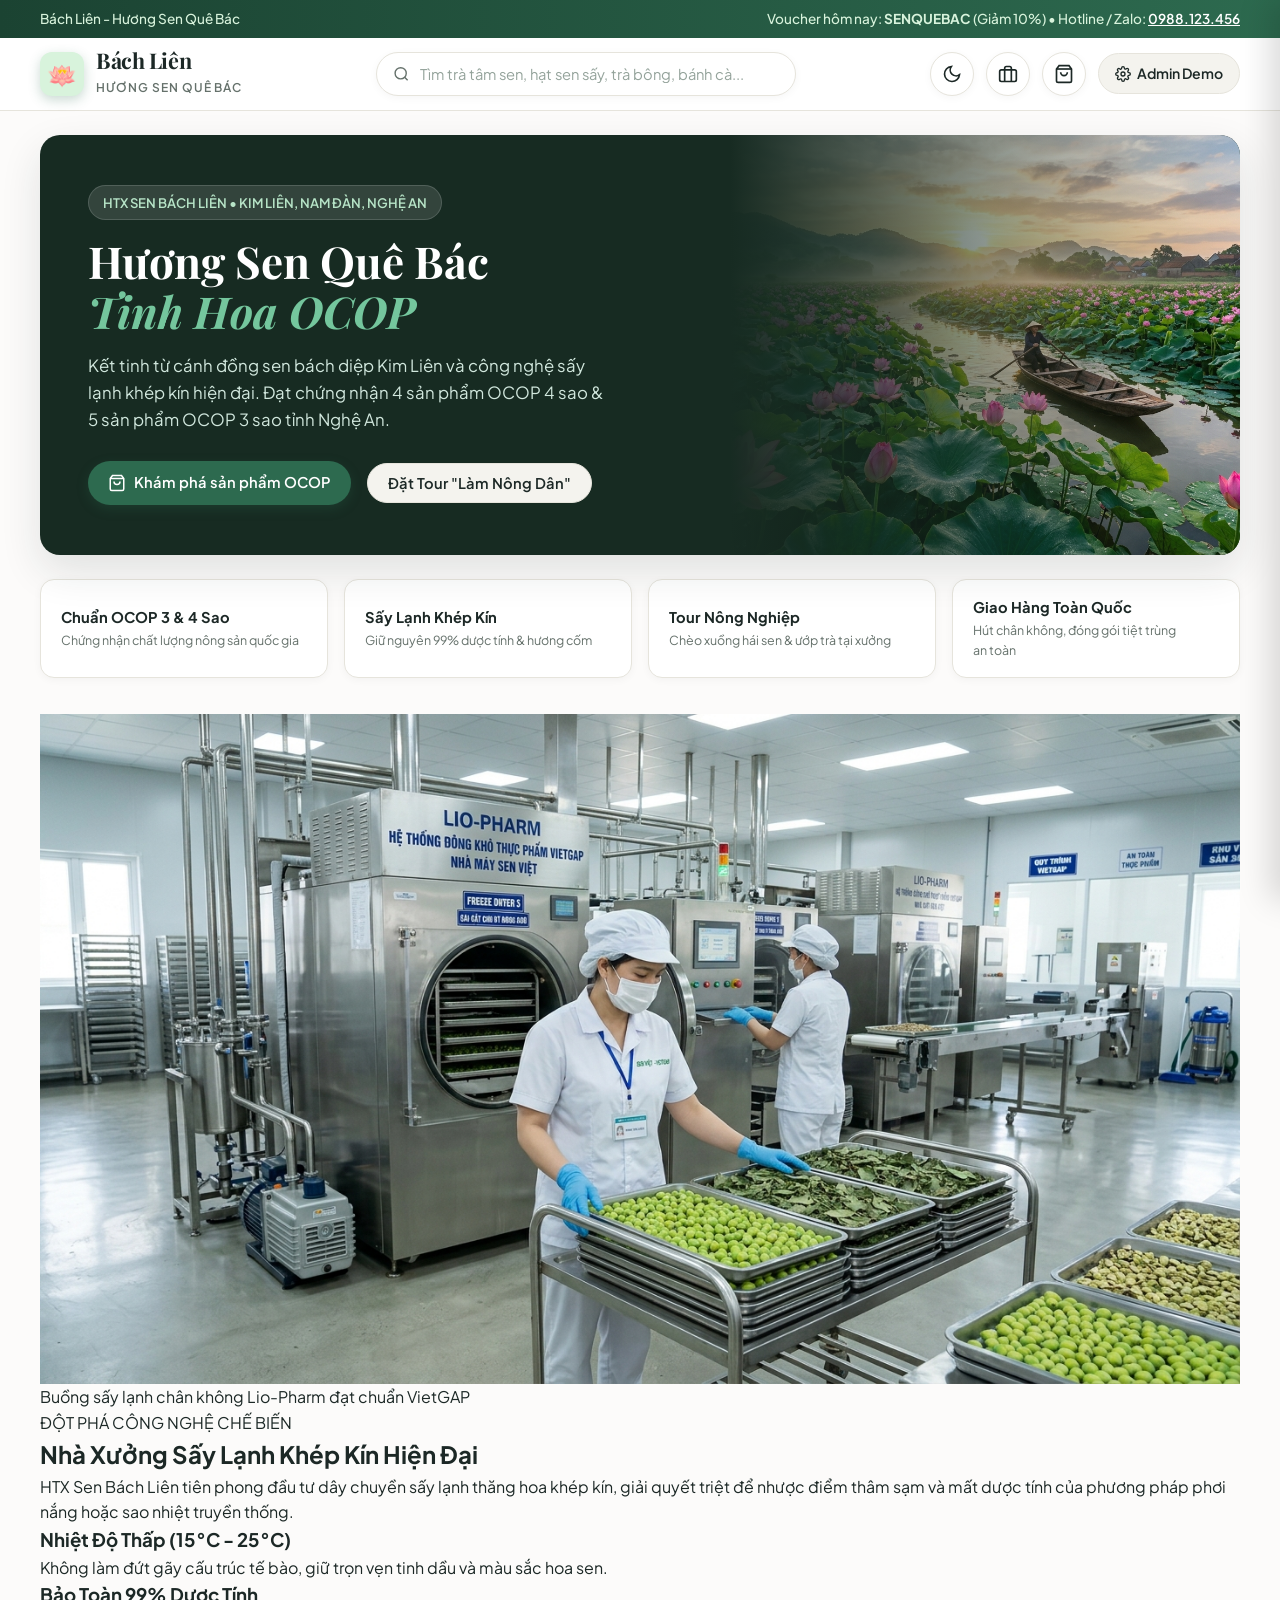
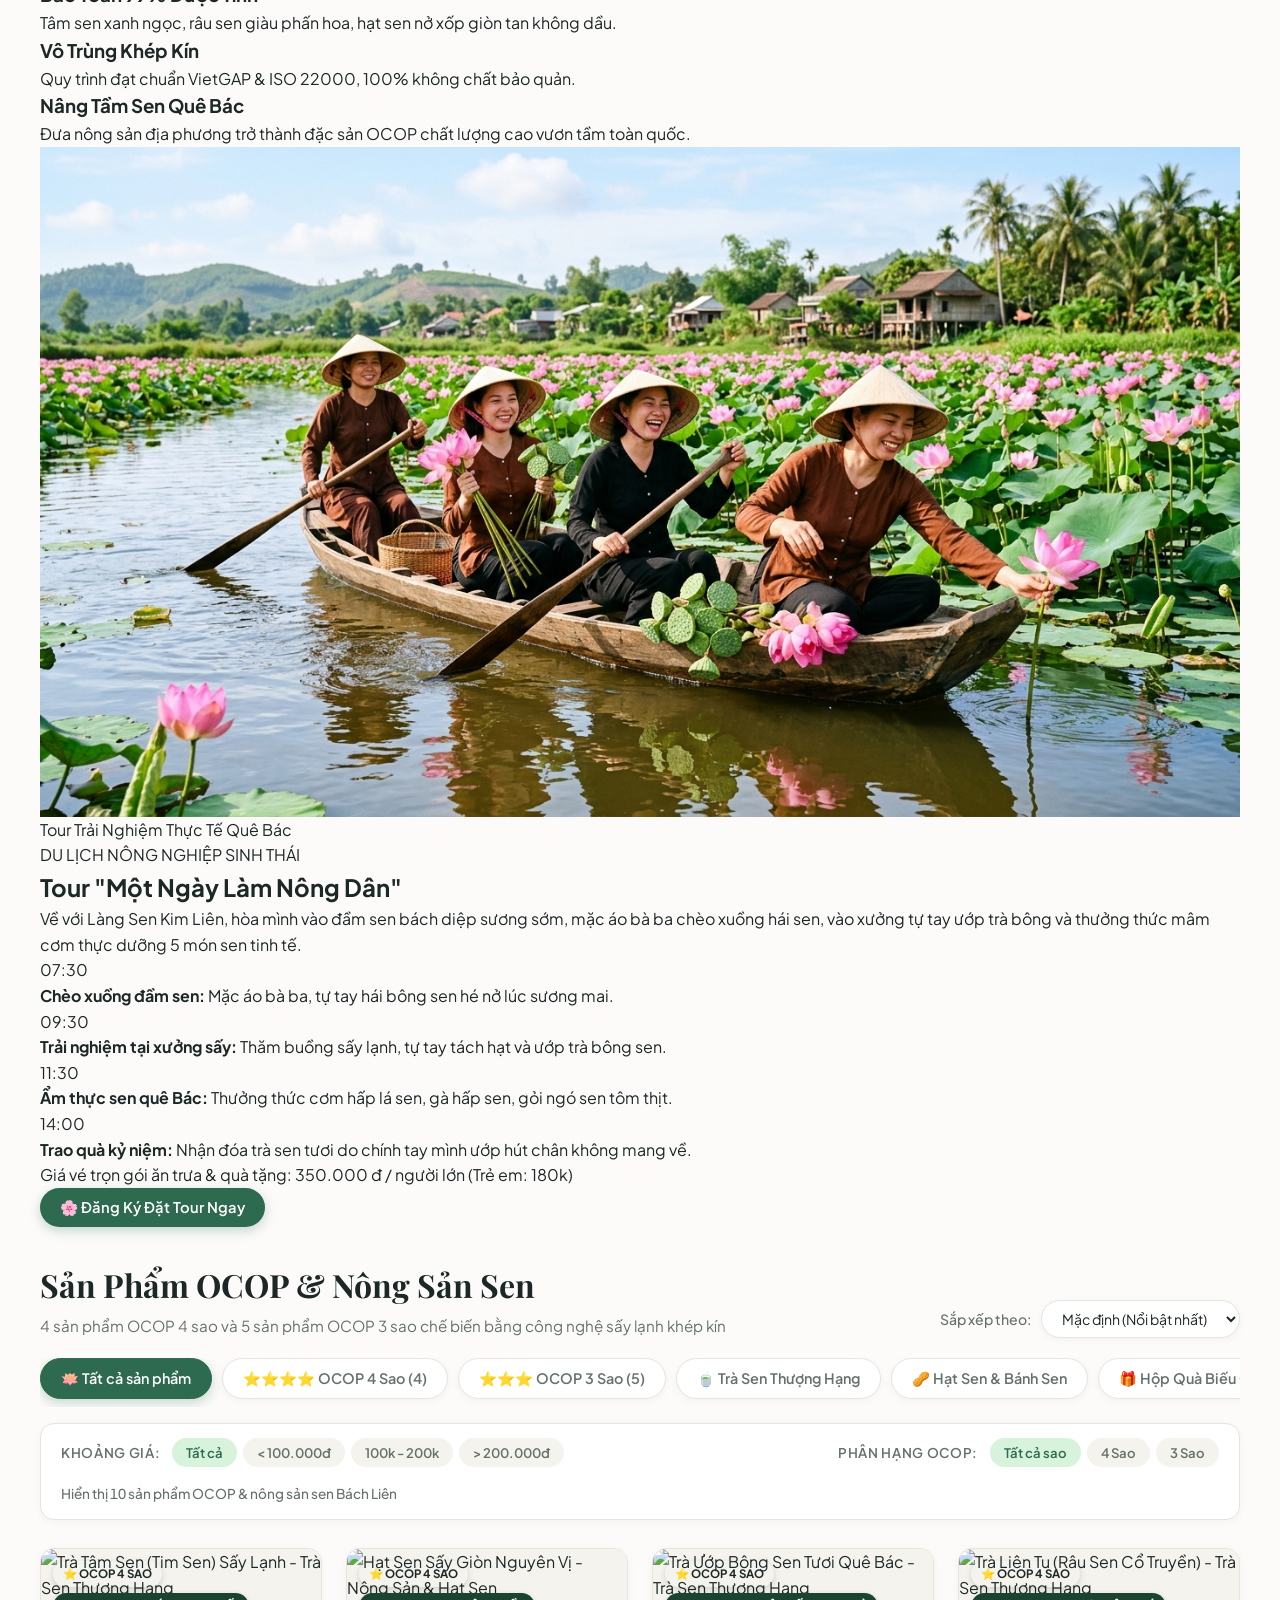
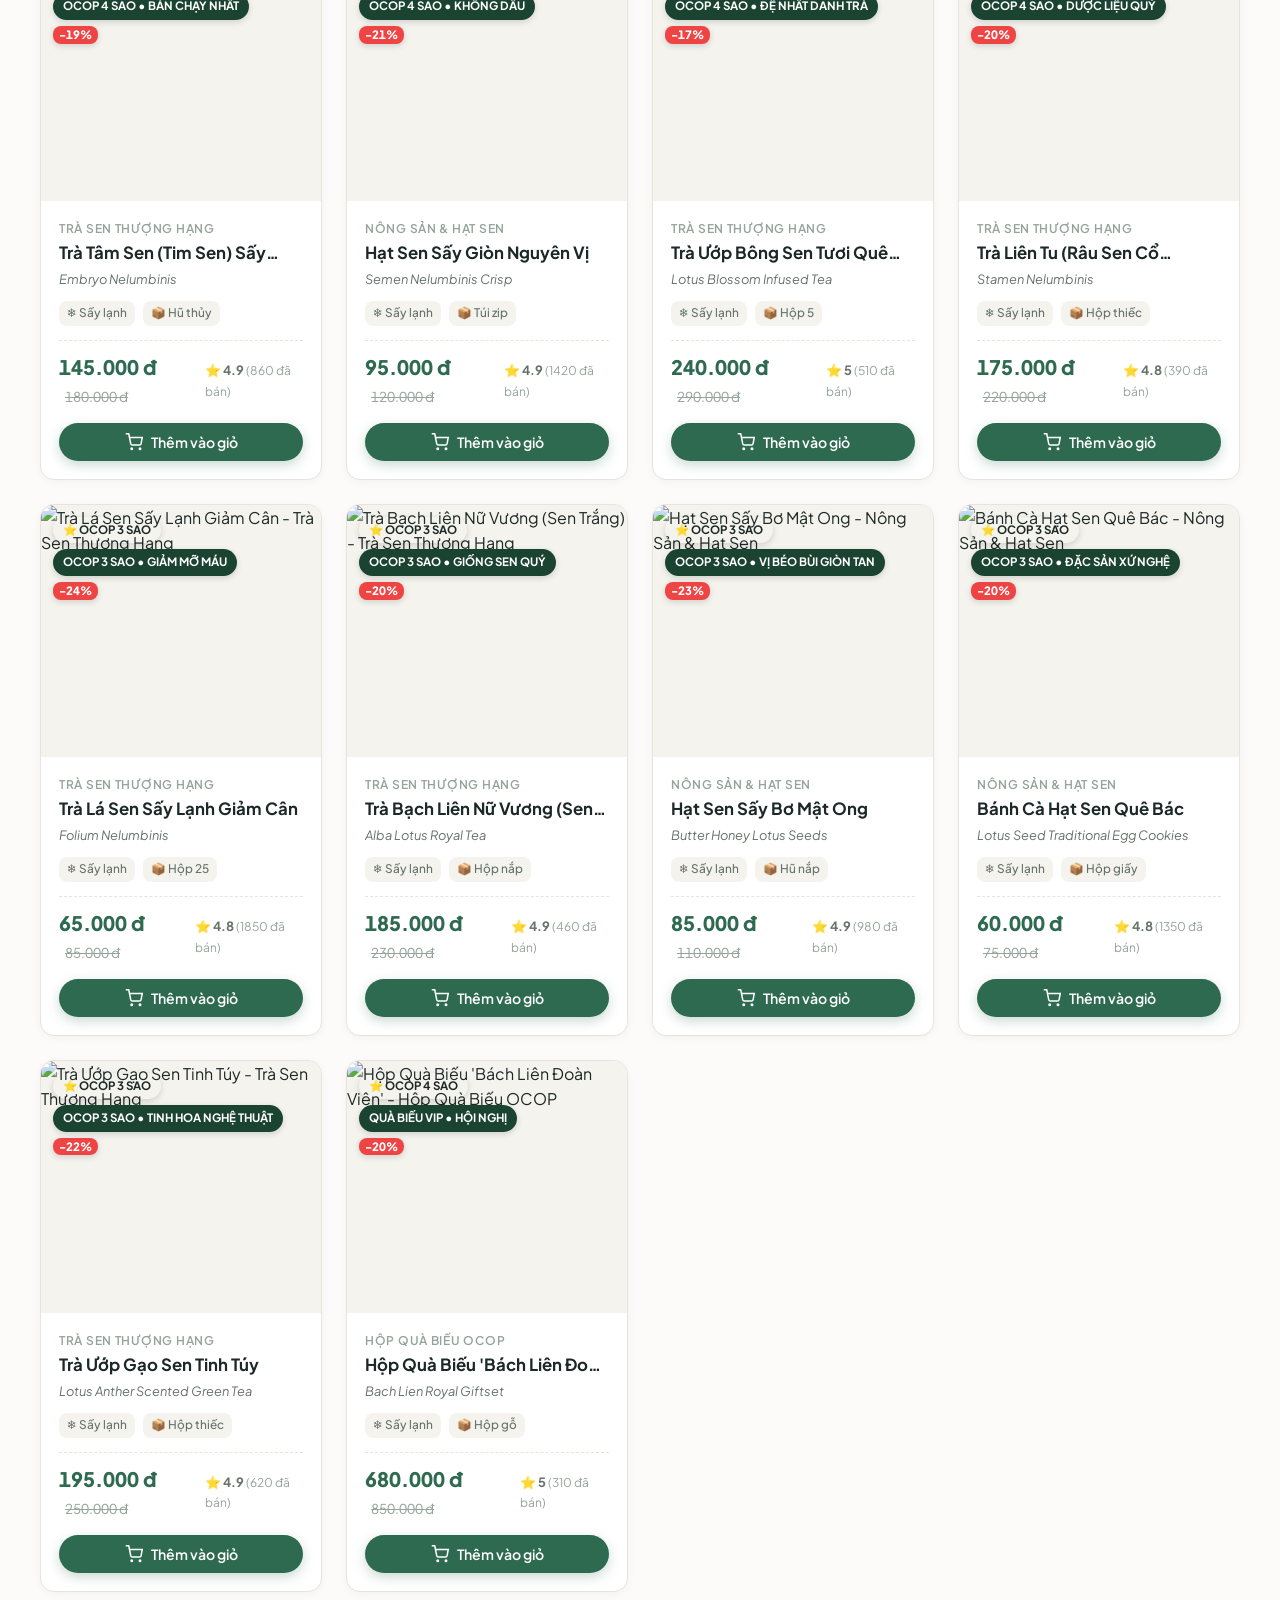
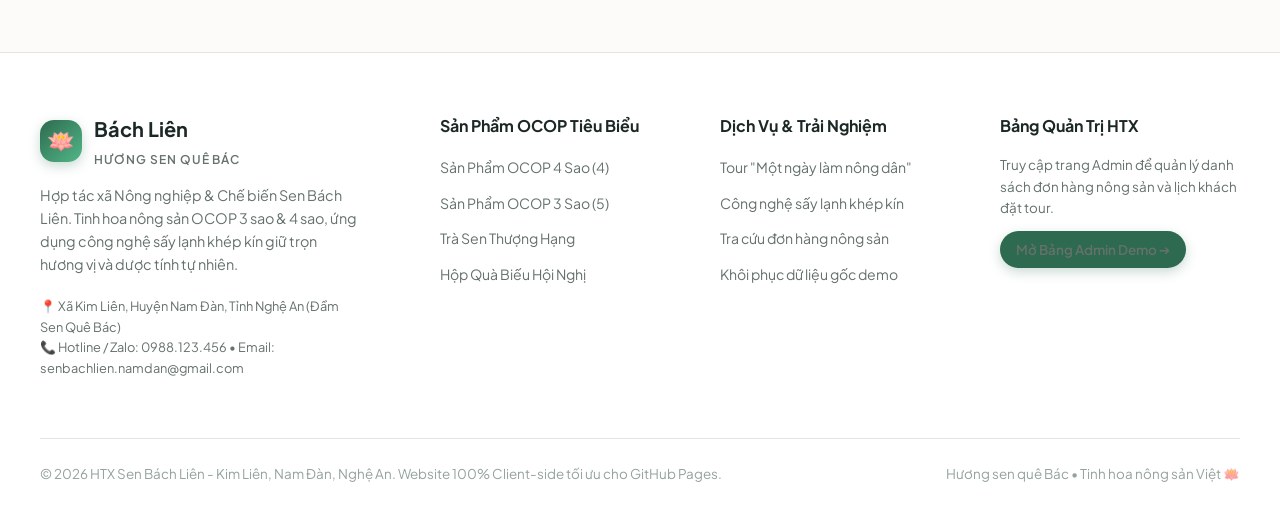
==== commit c0b641fa: "Fix loi tim kiem tieng Viet ho tro Unicode NFC NFD va khong dau cho Bach Lien" ====
--- a/index.html
+++ b/index.html
@@ -3,7 +3,7 @@
 <head>
   <meta charset="UTF-8" />
   <meta name="viewport" content="width=device-width, initial-scale=1.0, viewport-fit=cover" />
-  <title>Bách Liên • Hương Sen Quê Bác • Nông Sản OCOP 3-4 Sao & Tour Nông Nghiệp</title>
+  <title>Bách Liên • Hương Sen Quê Bác</title>
   <meta name="description" content="HTX Nông Nghiệp & Chế Biến Sen Bách Liên - Kim Liên, Nam Đàn, Nghệ An. Cung cấp 4 sản phẩm OCOP 4 sao, 5 sản phẩm OCOP 3 sao, công nghệ sấy lạnh khép kín và Tour trải nghiệm Một ngày làm nông dân." />
   <meta name="robots" content="index, follow" />
   <meta name="theme-color" content="#1b4332" />
@@ -11,14 +11,14 @@
   <!-- Open Graph / Facebook -->
   <meta property="og:type" content="website" />
   <meta property="og:site_name" content="HTX Sen Bách Liên" />
-  <meta property="og:title" content="Bách Liên • Hương Sen Quê Bác • Nông Sản OCOP 3-4 Sao & Tour Trải Nghiệm" />
+  <meta property="og:title" content="Bách Liên • Hương Sen Quê Bác" />
   <meta property="og:description" content="HTX Nông Nghiệp & Chế Biến Sen Bách Liên - Kim Liên, Nam Đàn, Nghệ An. 4 sản phẩm OCOP 4 sao, 5 sản phẩm OCOP 3 sao, công nghệ sấy lạnh khép kín và Tour nông nghiệp Một ngày làm nông dân." />
   <meta property="og:image" content="assets/images/hero_sen_que_bac.jpg" />
   <meta property="og:locale" content="vi_VN" />
 
   <!-- Twitter Card -->
   <meta name="twitter:card" content="summary_large_image" />
-  <meta name="twitter:title" content="Bách Liên • Hương Sen Quê Bác • Nông Sản OCOP 3-4 Sao" />
+  <meta name="twitter:title" content="Bách Liên • Hương Sen Quê Bác" />
   <meta name="twitter:description" content="HTX Nông Nghiệp & Chế Biến Sen Bách Liên - Kim Liên, Nam Đàn, Nghệ An. Tinh hoa nông sản sen quê Bác." />
   <meta name="twitter:image" content="assets/images/hero_sen_que_bac.jpg" />
 
@@ -54,8 +54,8 @@
   <header class="top-bar">
     <div class="container top-bar-inner">
       <div class="top-bar-tags">
-        <span class="top-bar-tag">🪷 Bách Liên - Hương Sen Quê Bác • Chuẩn OCOP 3 Sao & 4 Sao</span>
-        <span class="top-bar-tag">❄️ Công nghệ sấy lạnh khép kín Lio-Pharm • Chuẩn VietGAP</span>
+        <span class="top-bar-tag"> Bách Liên - Hương Sen Quê Bác </span>
+        <!-- <span class="top-bar-tag">❄️ Công nghệ sấy lạnh khép kín Lio-Pharm • Chuẩn VietGAP</span> -->
       </div>
       <div class="top-bar-links">
         <span>Voucher hôm nay: <strong>SENQUEBAC</strong> (Giảm 10%) • Hotline / Zalo: <a href="tel:0988123456">0988.123.456</a></span>
@@ -127,7 +127,7 @@
     <div class="container">
       <div class="hero-card">
         <div class="hero-content">
-          <span class="hero-tagline">🪷 HTX Sen Bách Liên • Kim Liên, Nam Đàn, Nghệ An</span>
+          <span class="hero-tagline"> HTX Sen Bách Liên • Kim Liên, Nam Đàn, Nghệ An</span>
           <h2 class="hero-title">Hương Sen Quê Bác <span>Tinh Hoa OCOP</span></h2>
           <p class="hero-desc">
             Kết tinh từ cánh đồng sen bách diệp Kim Liên và công nghệ sấy lạnh khép kín hiện đại. Đạt chứng nhận 4 sản phẩm OCOP 4 sao & 5 sản phẩm OCOP 3 sao tỉnh Nghệ An.
@@ -138,7 +138,7 @@
               Khám phá sản phẩm OCOP
             </a>
             <button class="btn btn-secondary" onclick="App.openTourModal()">
-              🚣 Đặt Tour "Làm Nông Dân"
+               Đặt Tour "Làm Nông Dân"
             </button>
           </div>
         </div>
@@ -152,28 +152,28 @@
       <!-- 4 Cam kết dịch vụ (USP) -->
       <div class="usp-bar">
         <div class="usp-item">
-          <div class="usp-icon" style="font-size: 1.6rem; color: var(--accent);">⭐</div>
+          <!-- <div class="usp-icon" style="font-size: 1.6rem; color: var(--accent);">⭐</div> -->
           <div class="usp-info">
             <h4>Chuẩn OCOP 3 & 4 Sao</h4>
             <p>Chứng nhận chất lượng nông sản quốc gia</p>
           </div>
         </div>
         <div class="usp-item">
-          <div class="usp-icon" style="font-size: 1.6rem; color: var(--primary);">❄️</div>
+          <!-- <div class="usp-icon" style="font-size: 1.6rem; color: var(--primary);">❄️</div> -->
           <div class="usp-info">
             <h4>Sấy Lạnh Khép Kín</h4>
             <p>Giữ nguyên 99% dược tính & hương cốm</p>
           </div>
         </div>
         <div class="usp-item">
-          <div class="usp-icon" style="font-size: 1.6rem; color: var(--accent);">🚣</div>
+          <!-- <div class="usp-icon" style="font-size: 1.6rem; color: var(--accent);">🚣</div> -->
           <div class="usp-info">
             <h4>Tour Nông Nghiệp</h4>
             <p>Chèo xuồng hái sen & ướp trà tại xưởng</p>
           </div>
         </div>
         <div class="usp-item">
-          <div class="usp-icon" style="font-size: 1.6rem; color: var(--primary);">📦</div>
+          <!-- <div class="usp-icon" style="font-size: 1.6rem; color: var(--primary);">📦</div> -->
           <div class="usp-info">
             <h4>Giao Hàng Toàn Quốc</h4>
             <p>Hút chân không, đóng gói tiệt trùng an toàn</p>
@@ -192,13 +192,13 @@
         <div class="facility-img-wrap">
           <img src="assets/images/xuong_say_lanh.jpg" alt="Nhà xưởng sấy lạnh khép kín HTX Bách Liên" class="facility-img" loading="lazy" />
           <div class="facility-tag-overlay">
-            🏭 Buồng sấy lạnh chân không Lio-Pharm đạt chuẩn VietGAP
+             Buồng sấy lạnh chân không Lio-Pharm đạt chuẩn VietGAP
           </div>
         </div>
 
         <div class="facility-content">
           <div class="facility-badge-label">
-            <span>❄️ ĐỘT PHÁ CÔNG NGHỆ CHẾ BIẾN</span>
+            <span> ĐỘT PHÁ CÔNG NGHỆ CHẾ BIẾN</span>
           </div>
           <h2>Nhà Xưởng Sấy Lạnh <span>Khép Kín Hiện Đại</span></h2>
           <p class="facility-desc">
@@ -207,22 +207,22 @@
 
           <div class="facility-specs-grid">
             <div class="facility-spec-card">
-              <div class="facility-spec-icon">🌡️</div>
+              <!-- <div class="facility-spec-icon">🌡️</div> -->
               <h3 class="facility-spec-title">Nhiệt Độ Thấp (15°C - 25°C)</h3>
               <p class="facility-spec-desc">Không làm đứt gãy cấu trúc tế bào, giữ trọn vẹn tinh dầu và màu sắc hoa sen.</p>
             </div>
             <div class="facility-spec-card">
-              <div class="facility-spec-icon">🌿</div>
+              <!-- <div class="facility-spec-icon">🌿</div> -->
               <h3 class="facility-spec-title">Bảo Toàn 99% Dược Tính</h3>
               <p class="facility-spec-desc">Tâm sen xanh ngọc, râu sen giàu phấn hoa, hạt sen nở xốp giòn tan không dầu.</p>
             </div>
             <div class="facility-spec-card">
-              <div class="facility-spec-icon">🛡️</div>
+              <!-- <div class="facility-spec-icon">🛡️</div> -->
               <h3 class="facility-spec-title">Vô Trùng Khép Kín</h3>
               <p class="facility-spec-desc">Quy trình đạt chuẩn VietGAP & ISO 22000, 100% không chất bảo quản.</p>
             </div>
             <div class="facility-spec-card">
-              <div class="facility-spec-icon">🏅</div>
+              <!-- <div class="facility-spec-icon">🏅</div> -->
               <h3 class="facility-spec-title">Nâng Tầm Sen Quê Bác</h3>
               <p class="facility-spec-desc">Đưa nông sản địa phương trở thành đặc sản OCOP chất lượng cao vươn tầm toàn quốc.</p>
             </div>
@@ -241,13 +241,13 @@
         <div class="tour-image-col">
           <img src="assets/images/tour_nong_dan.jpg" alt="Tour Một ngày làm nông dân tại đầm sen Bách Liên" class="tour-image" loading="lazy" />
           <div class="tour-badge-floating">
-            🚣 Tour Trải Nghiệm Thực Tế Quê Bác
+             Tour Trải Nghiệm Thực Tế Quê Bác
           </div>
         </div>
 
         <div class="tour-content-col">
           <div>
-            <span class="tour-sub-tag">🌾 DU LỊCH NÔNG NGHIỆP SINH THÁI</span>
+            <span class="tour-sub-tag"> DU LỊCH NÔNG NGHIỆP SINH THÁI</span>
             <h2 class="tour-title">Tour "Một Ngày Làm Nông Dân"</h2>
             <p class="tour-desc">
               Về với Làng Sen Kim Liên, hòa mình vào đầm sen bách diệp sương sớm, mặc áo bà ba chèo xuồng hái sen, vào xưởng tự tay ướp trà bông và thưởng thức mâm cơm thực dưỡng 5 món sen tinh tế.
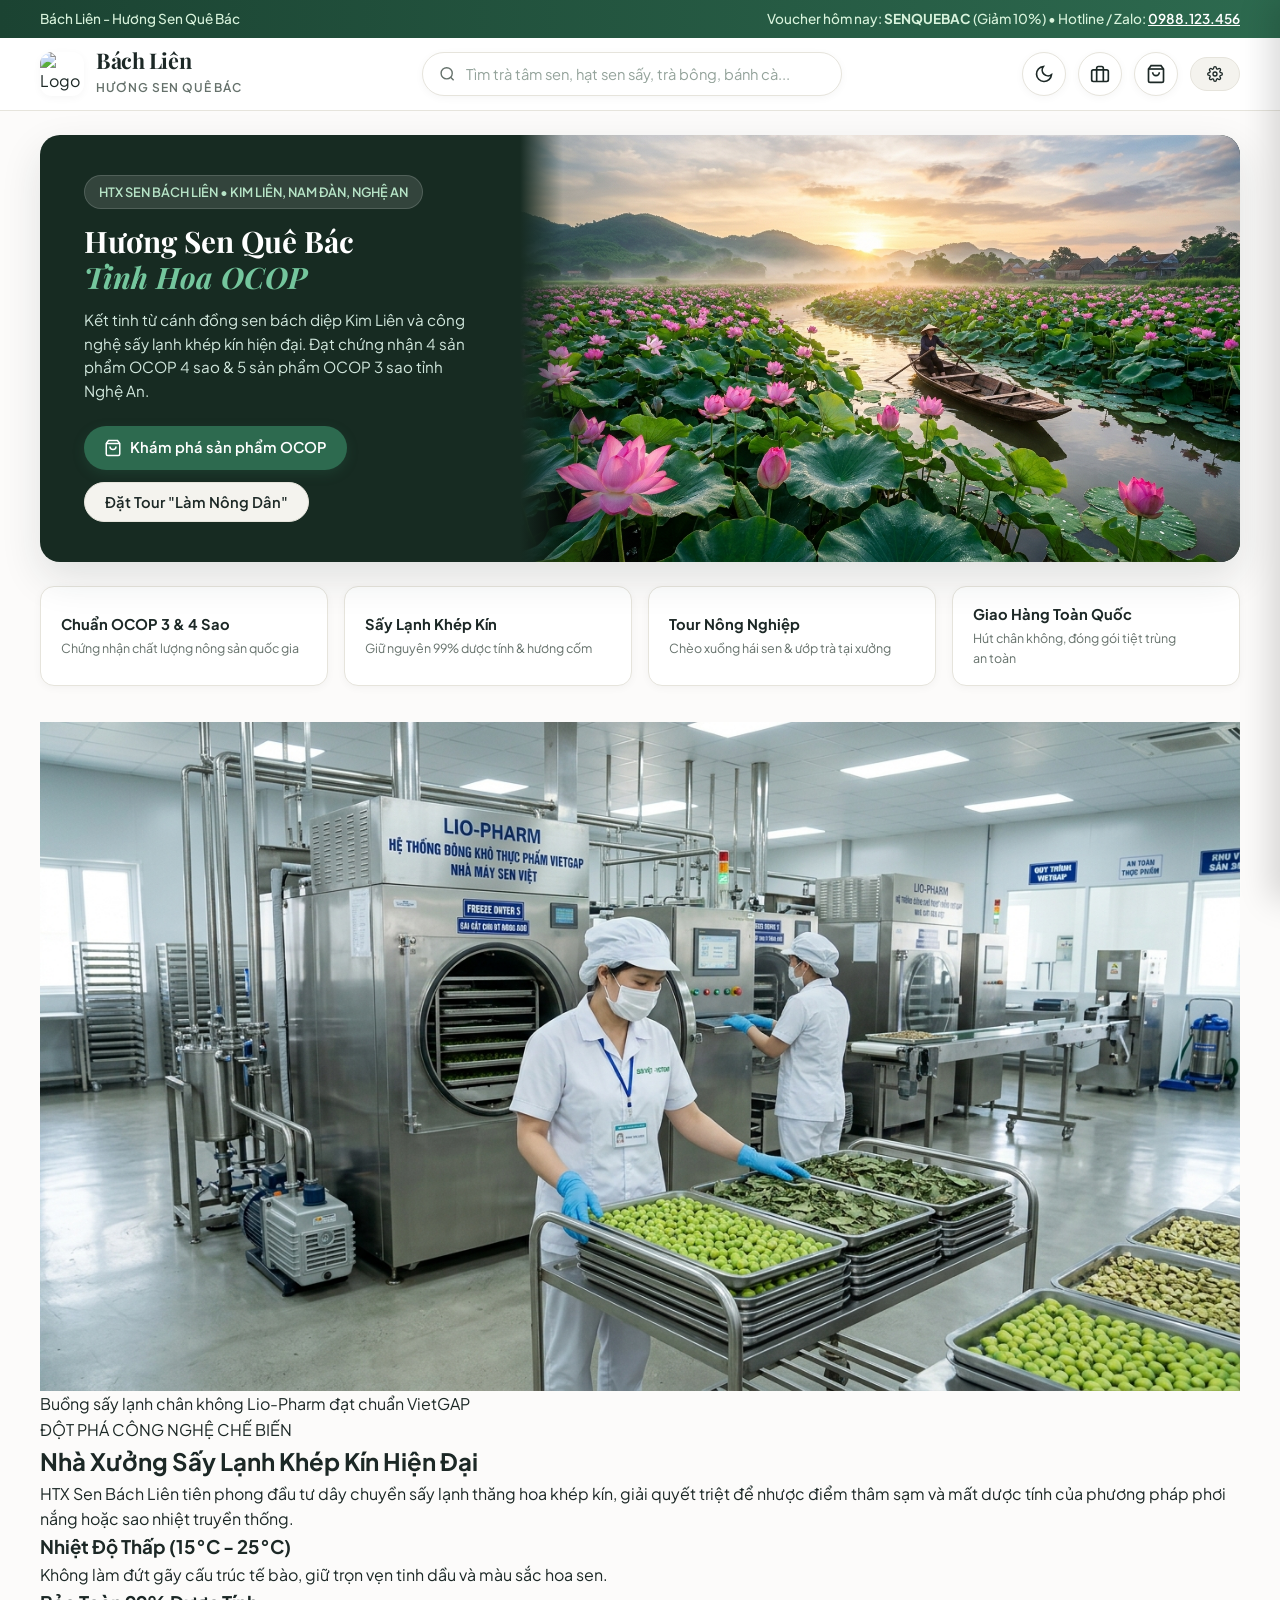
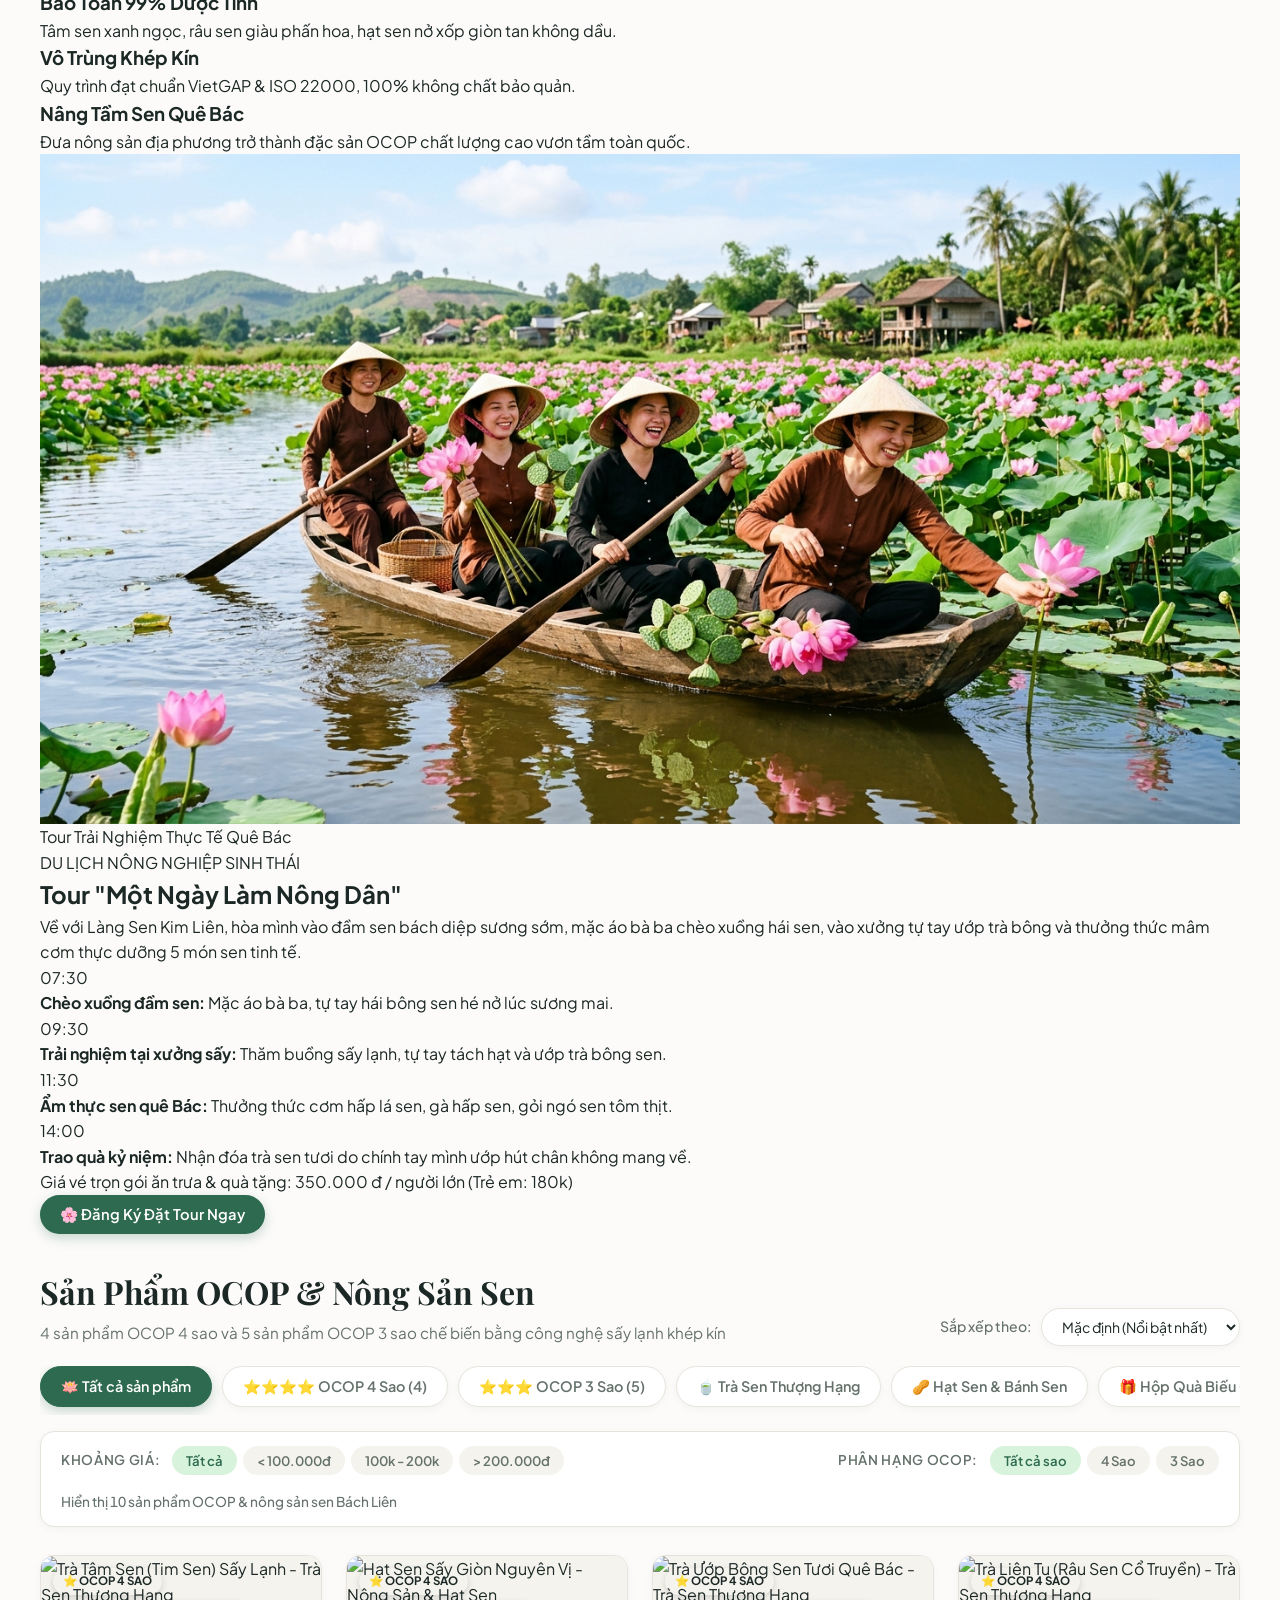
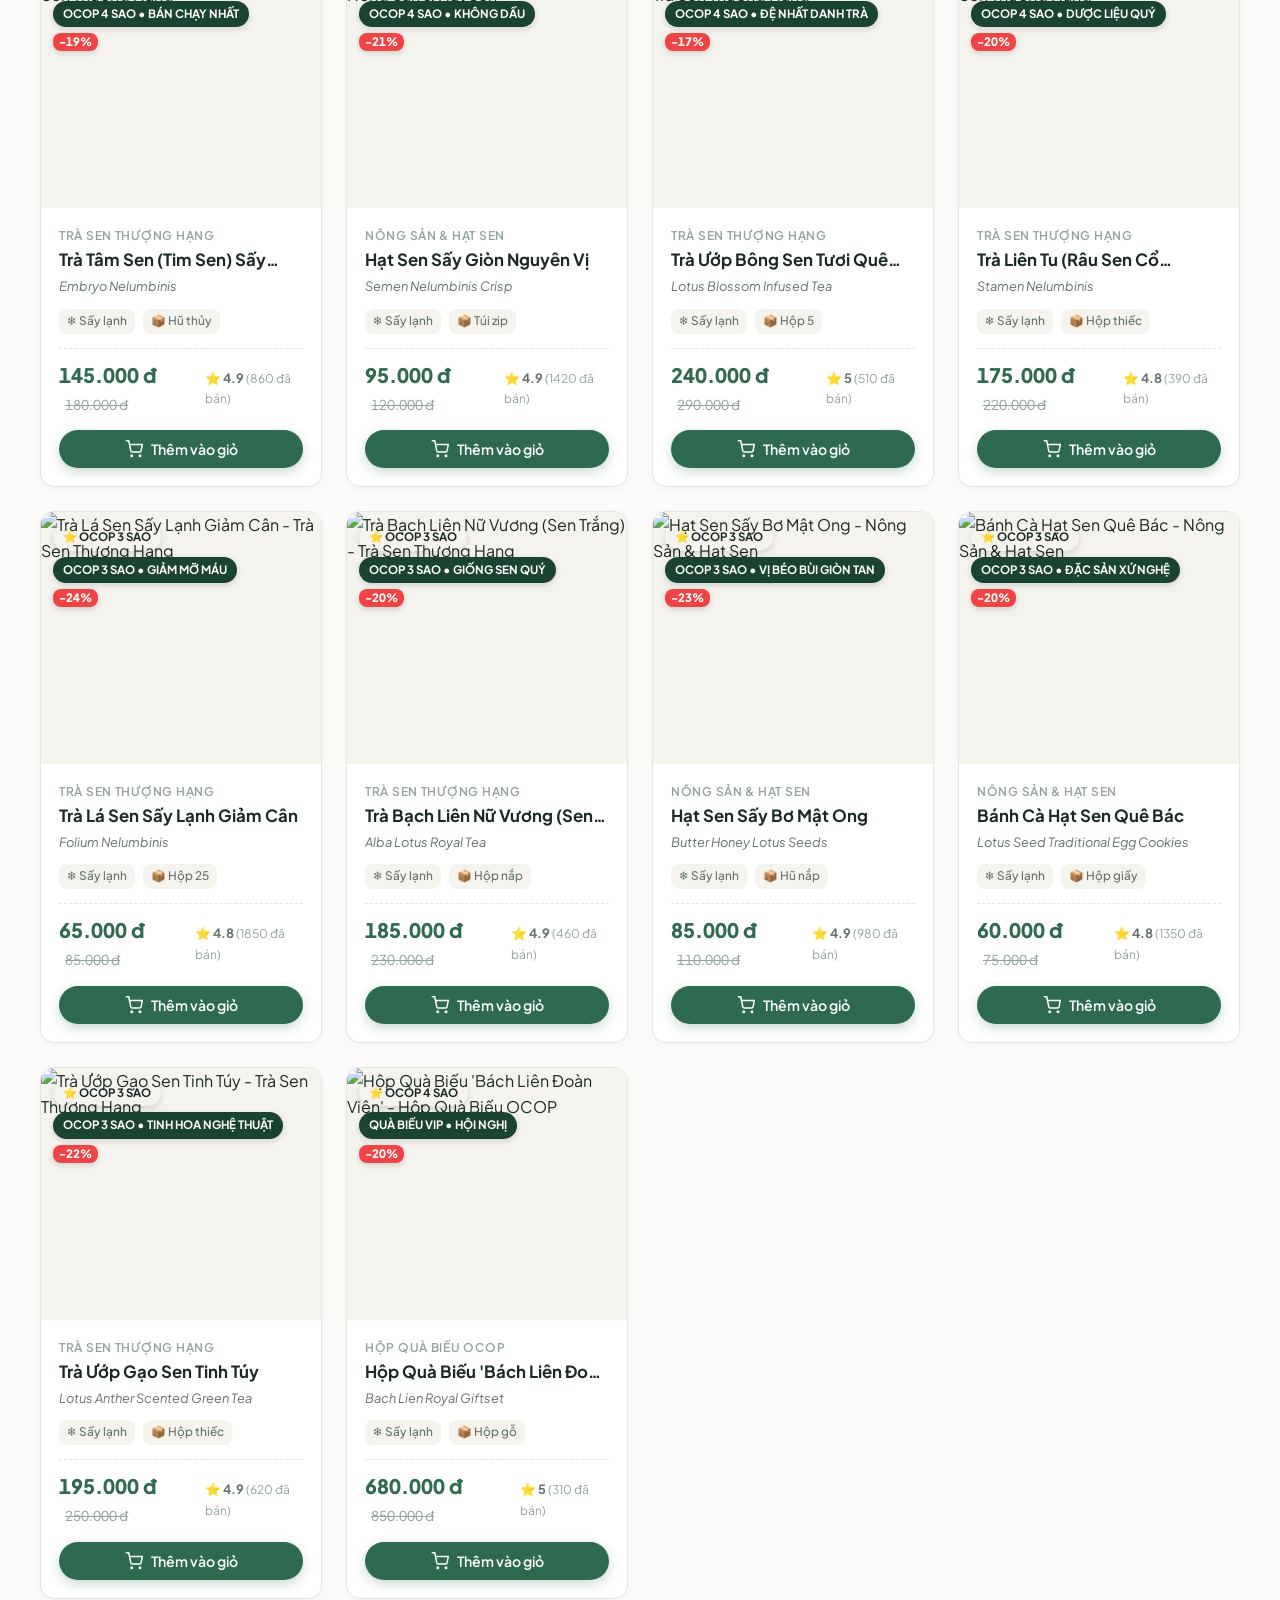
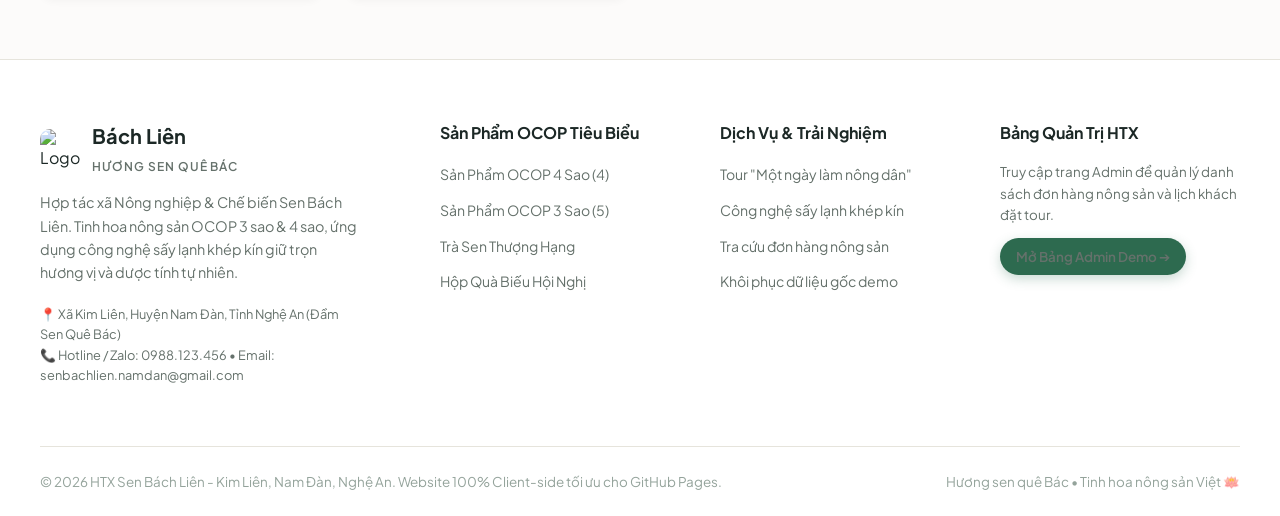
==== commit 5db2ebe6: "Chinh ty le hero banner 4/10 va lam sang anh dam sen" ====
--- a/index.html
+++ b/index.html
@@ -68,9 +68,7 @@
     <div class="container navbar-inner">
       <!-- Logo & Tên HTX -->
       <div class="brand" onclick="window.scrollTo({top: 0, behavior: 'smooth'})">
-        <div class="brand-logo-icon" style="font-size: 1.5rem; background: var(--primary-light); color: var(--primary); width: 44px; height: 44px; display: flex; align-items: center; justify-content: center; border-radius: 12px;">
-          🪷
-        </div>
+        <img src="https://file.hstatic.net/200000313235/article/14_ecolotus_sen_trong_van_hoa_nguoi_vn_294504ba0d4a44ea96f843b7b67f3041_1024x1024.jpg" alt="Logo HTX Sen Bách Liên" class="brand-logo-img" style="width: 44px; height: 44px; border-radius: 12px; object-fit: cover; box-shadow: var(--shadow-sm); display: block;" />
         <div class="brand-text">
           <h1>Bách Liên</h1>
           <span>Hương Sen Quê Bác</span>
@@ -116,7 +114,7 @@
         <!-- Link tới Bảng Admin Demo -->
         <a href="admin.html" class="btn-admin-link" title="Mở trang quản trị đơn hàng, tour & sản phẩm">
           <svg width="16" height="16" viewBox="0 0 24 24" fill="none" stroke="currentColor" stroke-width="2" aria-hidden="true"><circle cx="12" cy="12" r="3"></circle><path d="M19.4 15a1.65 1.65 0 0 0 .33 1.82l.06.06a2 2 0 0 1 0 2.83 2 2 0 0 1-2.83 0l-.06-.06a1.65 1.65 0 0 0-1.82-.33 1.65 1.65 0 0 0-1 1.51V21a2 2 0 0 1-2 2 2 2 0 0 1-2-2v-.09A1.65 1.65 0 0 0 9 19.4a1.65 1.65 0 0 0-1.82.33l-.06.06a2 2 0 0 1-2.83 0 2 2 0 0 1 0-2.83l.06-.06a1.65 1.65 0 0 0 .33-1.82 1.65 1.65 0 0 0-1.51-1H3a2 2 0 0 1-2-2 2 2 0 0 1 2-2h.09A1.65 1.65 0 0 0 4.6 9a1.65 1.65 0 0 0-.33-1.82l-.06-.06a2 2 0 0 1 0-2.83 2 2 0 0 1 2.83 0l.06.06a1.65 1.65 0 0 0 1.82.33H9a1.65 1.65 0 0 0 1-1.51V3a2 2 0 0 1 2-2 2 2 0 0 1 2 2v.09a1.65 1.65 0 0 0 1 1.51 1.65 1.65 0 0 0 1.82-.33l.06-.06a2 2 0 0 1 2.83 0 2 2 0 0 1 0 2.83l-.06.06a1.65 1.65 0 0 0-.33 1.82V9a1.65 1.65 0 0 0 1.51 1H21a2 2 0 0 1 2 2 2 2 0 0 1-2 2h-.09a1.65 1.65 0 0 0-1.51 1z"></path></svg>
-          Admin Demo
+          
         </a>
       </div>
     </div>
@@ -741,7 +739,7 @@
       <div class="footer-grid">
         <div class="footer-brand">
           <div class="brand">
-            <div class="brand-logo-icon" style="font-size: 1.4rem;">🪷</div>
+            <img src="https://file.hstatic.net/200000313235/article/14_ecolotus_sen_trong_van_hoa_nguoi_vn_294504ba0d4a44ea96f843b7b67f3041_1024x1024.jpg" alt="Logo HTX Sen Bách Liên" class="brand-logo-img" style="width: 40px; height: 40px; border-radius: 10px; object-fit: cover; display: block;" />
             <div class="brand-text">
               <h2 style="font-size: 1.25rem;">Bách Liên</h2>
               <span>Hương Sen Quê Bác</span>
--- a/css/style.css
+++ b/css/style.css
@@ -387,14 +387,14 @@
   background: #172b22;
   color: white;
   display: grid;
-  grid-template-columns: 1.15fr 0.85fr;
+  grid-template-columns: 4fr 6fr; /* Phần màu xanh đậm chiếm đúng 4/10 (40%), ảnh chiếm 6/10 (60%) */
   align-items: center;
   box-shadow: var(--shadow-lg);
   min-height: 420px;
 }
 
 .hero-content {
-  padding: 48px;
+  padding: 40px 32px 40px 44px;
   z-index: 2;
 }
 
@@ -406,19 +406,19 @@
   border: 1px solid rgba(255, 255, 255, 0.15);
   padding: 6px 14px;
   border-radius: var(--radius-full);
-  font-size: 0.82rem;
+  font-size: 0.8rem;
   font-weight: 600;
   text-transform: uppercase;
-  margin-bottom: 16px;
+  margin-bottom: 14px;
   color: #b7e4c7;
 }
 
 .hero-title {
   font-family: var(--font-serif);
-  font-size: 2.75rem;
+  font-size: clamp(1.85rem, 2.3vw, 2.45rem);
   font-weight: 700;
-  line-height: 1.15;
-  margin-bottom: 16px;
+  line-height: 1.2;
+  margin-bottom: 14px;
 }
 
 .hero-title span {
@@ -427,16 +427,18 @@
 }
 
 .hero-desc {
-  font-size: 1.05rem;
+  font-size: 0.95rem;
   color: #d1e7dd;
-  margin-bottom: 28px;
-  max-width: 520px;
+  margin-bottom: 24px;
+  line-height: 1.55;
+  max-width: 440px;
 }
 
 .hero-actions {
   display: flex;
-  gap: 16px;
-  align-items: center;
+  gap: 12px;
+  align-items: center;
+  flex-wrap: wrap;
 }
 
 .hero-image-wrap {
@@ -460,7 +462,9 @@
 .hero-overlay-fade {
   position: absolute;
   inset: 0;
-  background: linear-gradient(90deg, #172b22 0%, rgba(23, 43, 34, 0.4) 60%, transparent 100%);
+  /* Lớp phủ siêu mỏng chỉ ở mép nối 15%, trả lại ánh sáng tự nhiên rực rỡ cho ảnh đầm sen */
+  background: linear-gradient(90deg, #172b22 0%, rgba(23, 43, 34, 0.15) 6%, transparent 18%);
+  pointer-events: none;
 }
 
 /* USP Badges Bar */
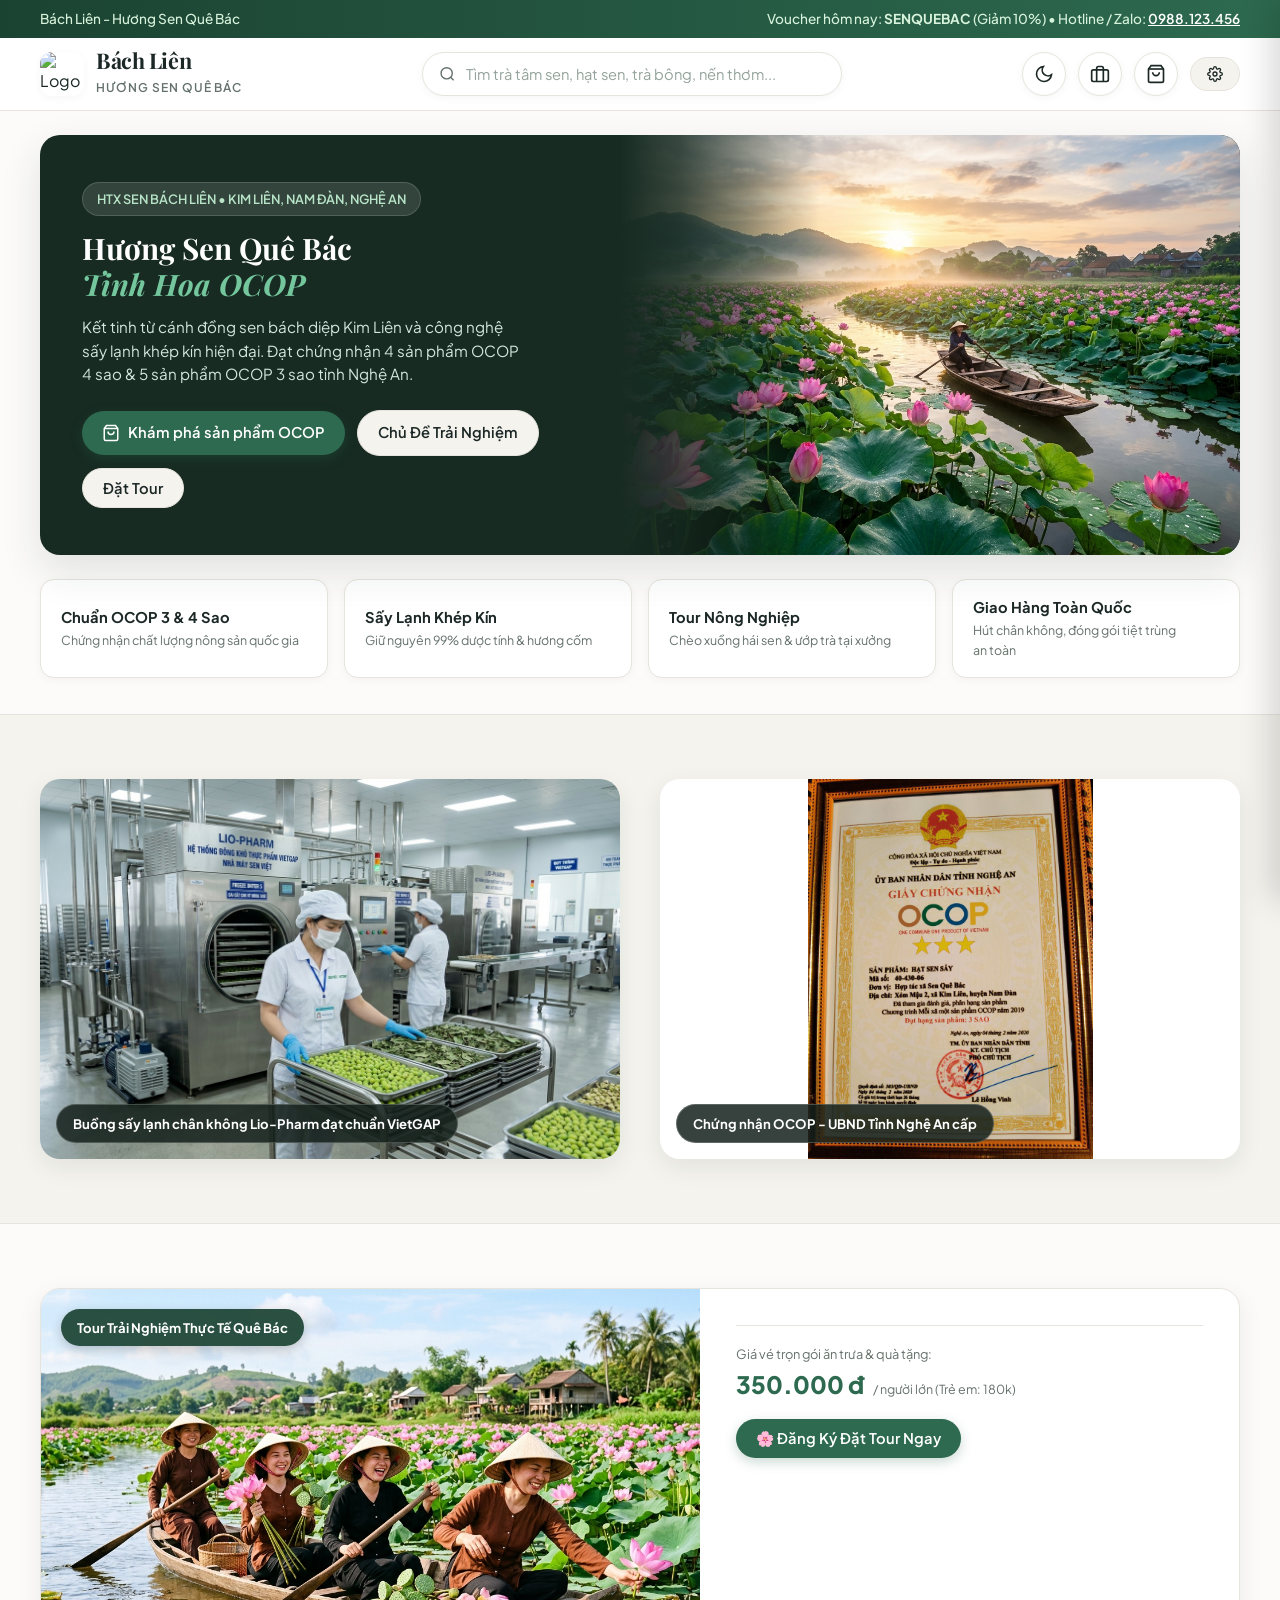
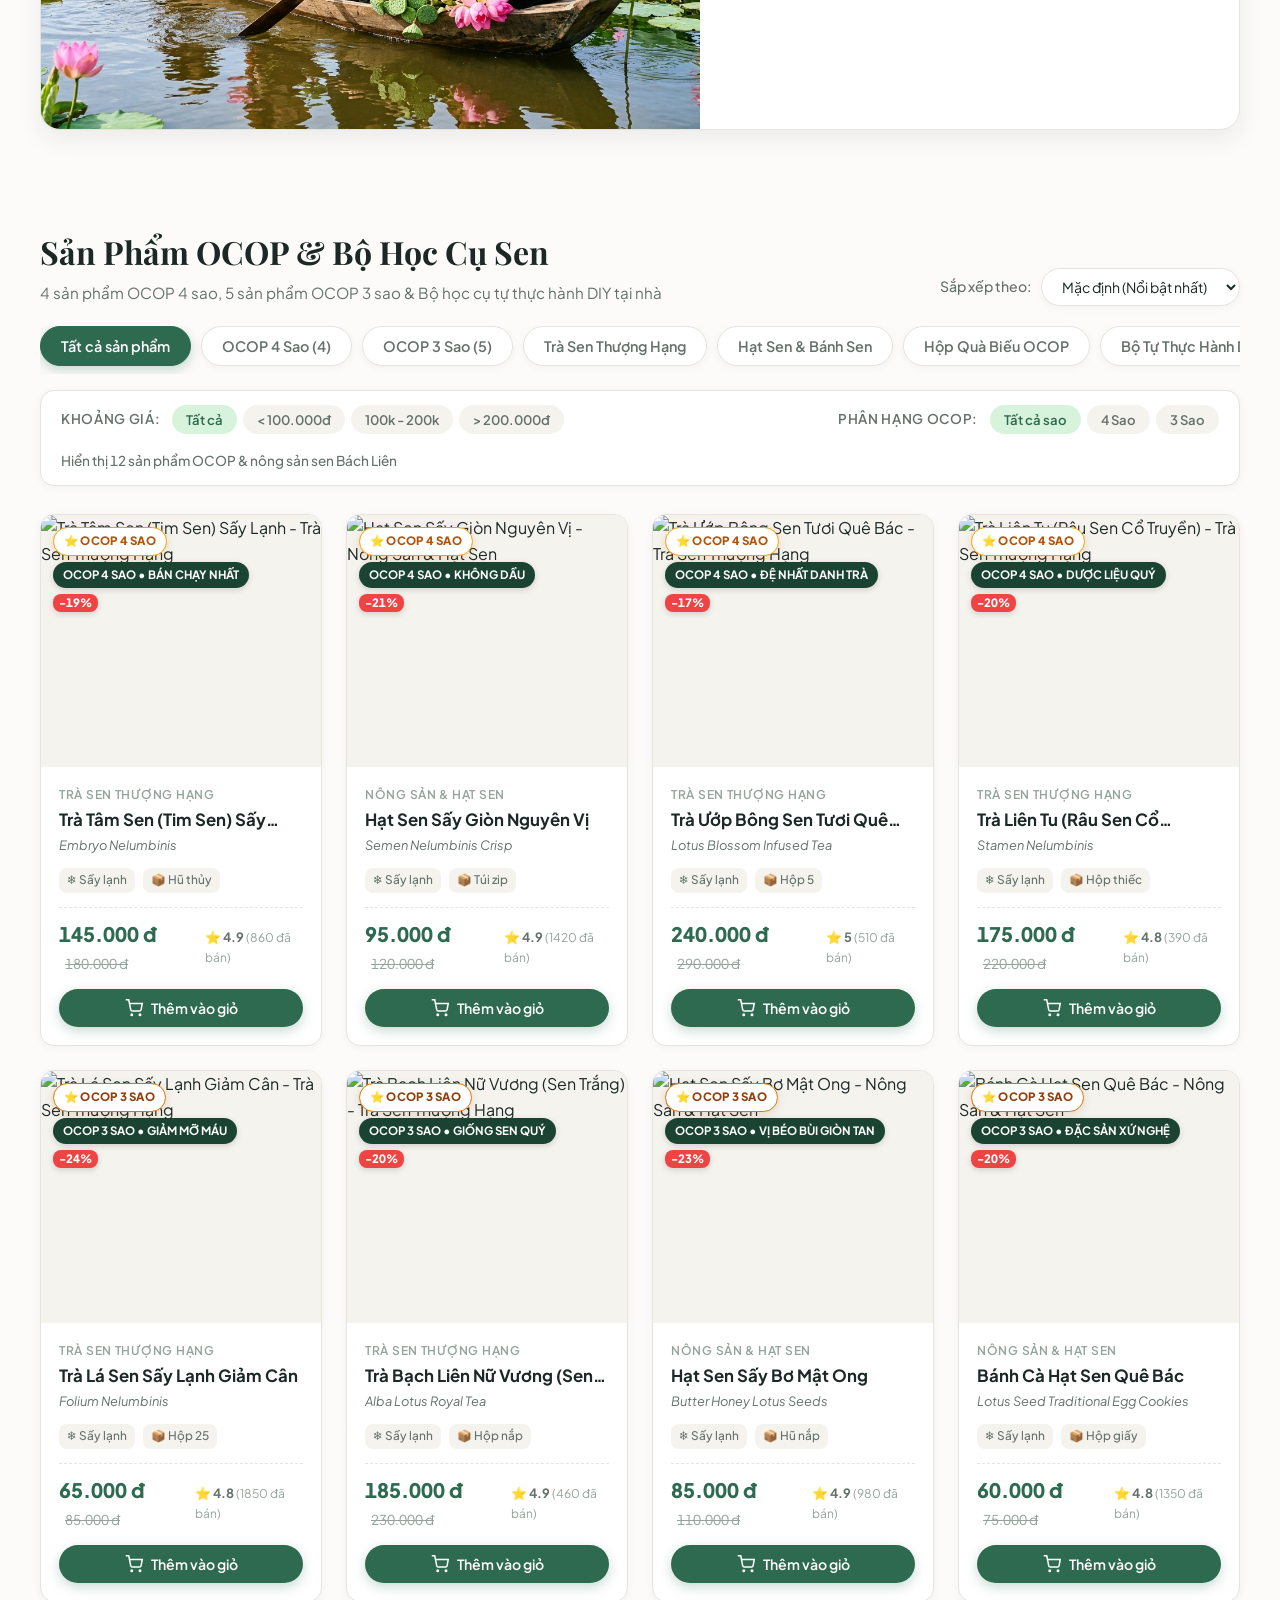
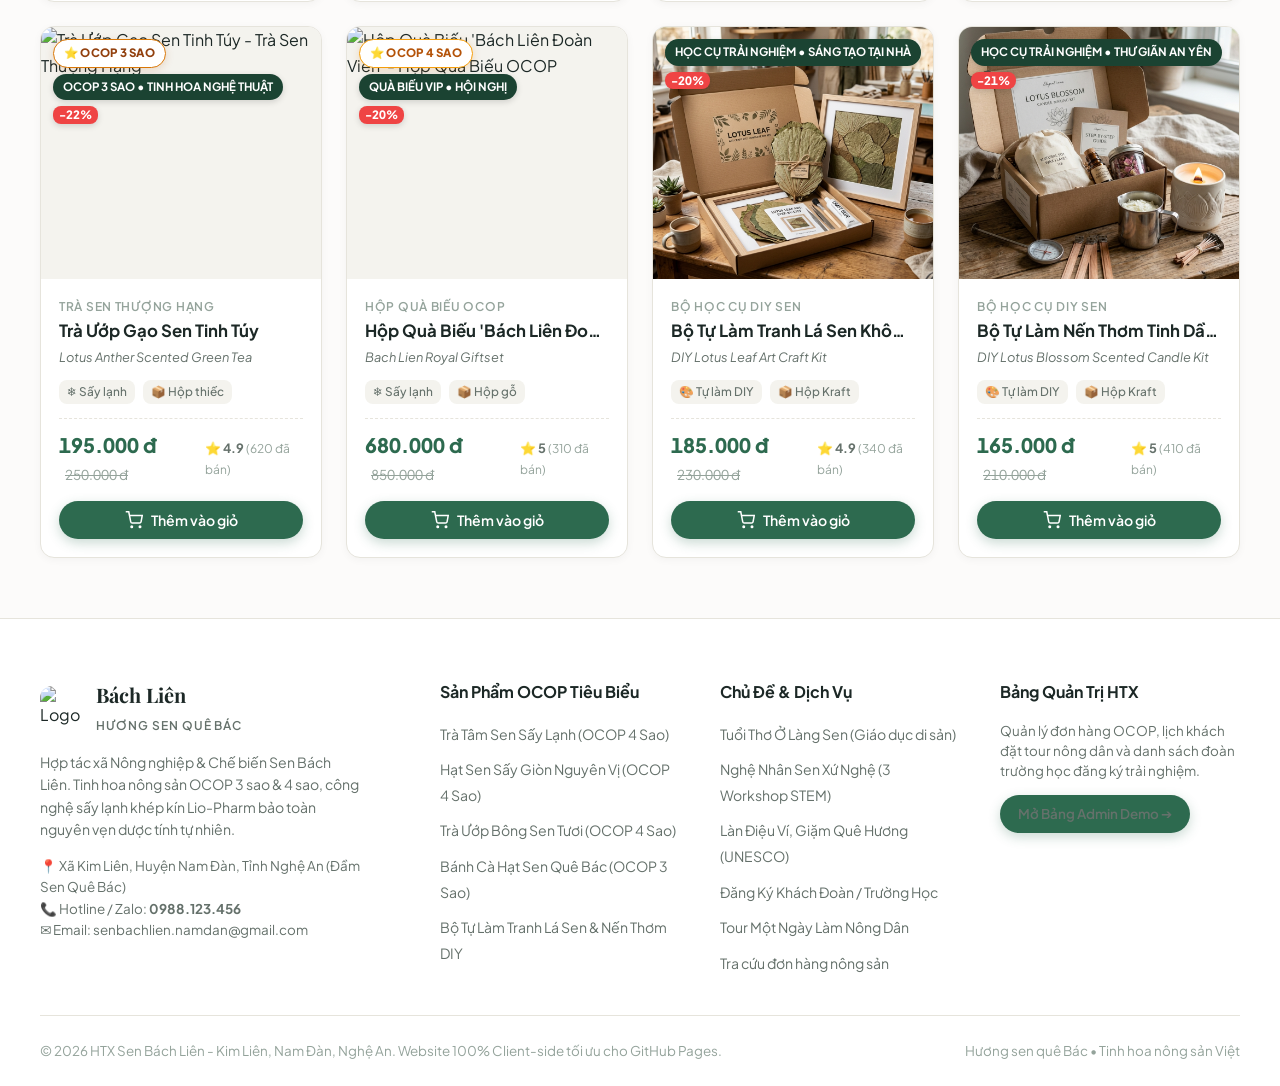
==== commit 793bc55e: "cmt2" ====
--- a/index.html
+++ b/index.html
@@ -22,9 +22,9 @@
   <meta name="twitter:description" content="HTX Nông Nghiệp & Chế Biến Sen Bách Liên - Kim Liên, Nam Đàn, Nghệ An. Tinh hoa nông sản sen quê Bác." />
   <meta name="twitter:image" content="assets/images/hero_sen_que_bac.jpg" />
 
-  <!-- Favicon biểu tượng đóa sen -->
-  <link rel="icon" href="data:image/svg+xml,<svg xmlns=%22http://www.w3.org/2000/svg%22 viewBox=%220 0 100 100%22><text y=%22.9em%22 font-size=%2290%22>🪷</text></svg>" />
-  
+  <!-- Favicon -->
+  <link rel="icon" type="image/jpeg" href="https://file.hstatic.net/200000313235/article/14_ecolotus_sen_trong_van_hoa_nguoi_vn_294504ba0d4a44ea96f843b7b67f3041_1024x1024.jpg" />
+
   <!-- JSON-LD Structured Data (Schema.org Store) -->
   <script type="application/ld+json">
   {
@@ -46,79 +46,12 @@
   </script>
 
   <!-- CSS Stylesheet -->
-  <link rel="stylesheet" href="css/style.css" />
+  <link rel="stylesheet" href="css/style.css?v=2" />
 </head>
 <body>
-
-  <!-- 1. Thanh thông báo ưu đãi (Top Bar) -->
-  <header class="top-bar">
-    <div class="container top-bar-inner">
-      <div class="top-bar-tags">
-        <span class="top-bar-tag"> Bách Liên - Hương Sen Quê Bác </span>
-        <!-- <span class="top-bar-tag">❄️ Công nghệ sấy lạnh khép kín Lio-Pharm • Chuẩn VietGAP</span> -->
-      </div>
-      <div class="top-bar-links">
-        <span>Voucher hôm nay: <strong>SENQUEBAC</strong> (Giảm 10%) • Hotline / Zalo: <a href="tel:0988123456">0988.123.456</a></span>
-      </div>
-    </div>
-  </header>
-
-  <!-- 2. Thanh điều hướng chính (Navbar) -->
-  <nav class="navbar" id="main-navbar">
-    <div class="container navbar-inner">
-      <!-- Logo & Tên HTX -->
-      <div class="brand" onclick="window.scrollTo({top: 0, behavior: 'smooth'})">
-        <img src="https://file.hstatic.net/200000313235/article/14_ecolotus_sen_trong_van_hoa_nguoi_vn_294504ba0d4a44ea96f843b7b67f3041_1024x1024.jpg" alt="Logo HTX Sen Bách Liên" class="brand-logo-img" style="width: 44px; height: 44px; border-radius: 12px; object-fit: cover; box-shadow: var(--shadow-sm); display: block;" />
-        <div class="brand-text">
-          <h1>Bách Liên</h1>
-          <span>Hương Sen Quê Bác</span>
-        </div>
-      </div>
-
-      <!-- Ô tìm kiếm tức thì -->
-      <div class="search-box">
-        <div class="search-input-wrap">
-          <svg class="search-icon" width="18" height="18" viewBox="0 0 24 24" fill="none" stroke="currentColor" stroke-width="2" aria-hidden="true">
-            <circle cx="11" cy="11" r="8"></circle>
-            <line x1="21" y1="21" x2="16.65" y2="16.65"></line>
-          </svg>
-          <input type="text" id="search-input" class="search-input" placeholder="Tìm trà tâm sen, hạt sen sấy, trà bông, bánh cà..." autocomplete="off" aria-label="Tìm kiếm sản phẩm sen OCOP" />
-        </div>
-      </div>
-
-      <!-- Cụm nút chức năng -->
-      <div class="nav-actions">
-        <!-- Đổi theme Sáng / Tối -->
-        <button id="theme-toggle-btn" class="icon-btn" onclick="App.toggleTheme()" title="Chuyển chế độ Sáng / Tối" aria-label="Chuyển chế độ Sáng hoặc Tối">
-          <svg width="20" height="20" viewBox="0 0 24 24" fill="none" stroke="currentColor" stroke-width="2" aria-hidden="true"><path d="M21 12.79A9 9 0 1 1 11.21 3 7 7 0 0 0 21 12.79z"></path></svg>
-        </button>
-
-        <!-- Tra cứu đơn hàng -->
-        <button class="icon-btn" onclick="App.openOrderTrackingModal()" title="Tra cứu đơn hàng của bạn" aria-label="Tra cứu đơn hàng đã đặt">
-          <svg width="20" height="20" viewBox="0 0 24 24" fill="none" stroke="currentColor" stroke-width="2" aria-hidden="true">
-            <rect x="2" y="7" width="20" height="14" rx="2" ry="2"></rect>
-            <path d="M16 21V5a2 2 0 0 0-2-2h-4a2 2 0 0 0-2 2v16"></path>
-          </svg>
-        </button>
-
-        <!-- Giỏ hàng -->
-        <button id="header-cart-btn" class="icon-btn" title="Xem giỏ hàng" aria-label="Xem giỏ hàng của bạn">
-          <svg width="20" height="20" viewBox="0 0 24 24" fill="none" stroke="currentColor" stroke-width="2" aria-hidden="true">
-            <path d="M6 2L3 6v14a2 2 0 0 0 2 2h14a2 2 0 0 0 2-2V6l-3-4z"></path>
-            <line x1="3" y1="6" x2="21" y2="6"></line>
-            <path d="M16 10a4 4 0 0 1-8 0"></path>
-          </svg>
-          <span class="cart-badge-count" aria-live="polite">0</span>
-        </button>
-
-        <!-- Link tới Bảng Admin Demo -->
-        <a href="admin.html" class="btn-admin-link" title="Mở trang quản trị đơn hàng, tour & sản phẩm">
-          <svg width="16" height="16" viewBox="0 0 24 24" fill="none" stroke="currentColor" stroke-width="2" aria-hidden="true"><circle cx="12" cy="12" r="3"></circle><path d="M19.4 15a1.65 1.65 0 0 0 .33 1.82l.06.06a2 2 0 0 1 0 2.83 2 2 0 0 1-2.83 0l-.06-.06a1.65 1.65 0 0 0-1.82-.33 1.65 1.65 0 0 0-1 1.51V21a2 2 0 0 1-2 2 2 2 0 0 1-2-2v-.09A1.65 1.65 0 0 0 9 19.4a1.65 1.65 0 0 0-1.82.33l-.06.06a2 2 0 0 1-2.83 0 2 2 0 0 1 0-2.83l.06-.06a1.65 1.65 0 0 0 .33-1.82 1.65 1.65 0 0 0-1.51-1H3a2 2 0 0 1-2-2 2 2 0 0 1 2-2h.09A1.65 1.65 0 0 0 4.6 9a1.65 1.65 0 0 0-.33-1.82l-.06-.06a2 2 0 0 1 0-2.83 2 2 0 0 1 2.83 0l.06.06a1.65 1.65 0 0 0 1.82.33H9a1.65 1.65 0 0 0 1-1.51V3a2 2 0 0 1 2-2 2 2 0 0 1 2 2v.09a1.65 1.65 0 0 0 1 1.51 1.65 1.65 0 0 0 1.82-.33l.06-.06a2 2 0 0 1 2.83 0 2 2 0 0 1 0 2.83l-.06.06a1.65 1.65 0 0 0-.33 1.82V9a1.65 1.65 0 0 0 1.51 1H21a2 2 0 0 1 2 2 2 2 0 0 1-2 2h-.09a1.65 1.65 0 0 0-1.51 1z"></path></svg>
-          
-        </a>
-      </div>
-    </div>
-  </nav>
+  <!-- 1 & 2. Header dùng chung (Top Bar & Navbar) -->
+  <site-header active="home"></site-header>
+
 
   <!-- 3. Hero Section (Banner Sen Quê Bác ấn tượng) -->
   <section class="hero-section">
@@ -135,8 +68,11 @@
               <svg width="18" height="18" viewBox="0 0 24 24" fill="none" stroke="currentColor" stroke-width="2"><path d="M6 2L3 6v14a2 2 0 0 0 2 2h14a2 2 0 0 0 2-2V6l-3-4z"></path><line x1="3" y1="6" x2="21" y2="6"></line><path d="M16 10a4 4 0 0 1-8 0"></path></svg>
               Khám phá sản phẩm OCOP
             </a>
+            <a href="trai-nghiem.html" class="btn btn-secondary">
+               Chủ Đề Trải Nghiệm
+            </a>
             <button class="btn btn-secondary" onclick="App.openTourModal()">
-               Đặt Tour "Làm Nông Dân"
+               Đặt Tour
             </button>
           </div>
         </div>
@@ -194,7 +130,20 @@
           </div>
         </div>
 
-        <div class="facility-content">
+        <div class="facility-img-wrap">
+          <img 
+            src="assets/images/giay_chung_nhan.jpg" 
+            alt="Giấy chứng nhận OCOP HTX Sen Quê Bác - UBND Tỉnh Nghệ An" 
+            class="facility-img" 
+            style="object-fit: contain; background: #ffffff;"
+            loading="lazy" 
+          />
+          <div class="facility-tag-overlay">
+             Chứng nhận OCOP - UBND Tỉnh Nghệ An cấp
+          </div>
+        </div>
+
+        <!-- <div class="facility-content">
           <div class="facility-badge-label">
             <span> ĐỘT PHÁ CÔNG NGHỆ CHẾ BIẾN</span>
           </div>
@@ -205,27 +154,23 @@
 
           <div class="facility-specs-grid">
             <div class="facility-spec-card">
-              <!-- <div class="facility-spec-icon">🌡️</div> -->
               <h3 class="facility-spec-title">Nhiệt Độ Thấp (15°C - 25°C)</h3>
               <p class="facility-spec-desc">Không làm đứt gãy cấu trúc tế bào, giữ trọn vẹn tinh dầu và màu sắc hoa sen.</p>
             </div>
             <div class="facility-spec-card">
-              <!-- <div class="facility-spec-icon">🌿</div> -->
               <h3 class="facility-spec-title">Bảo Toàn 99% Dược Tính</h3>
               <p class="facility-spec-desc">Tâm sen xanh ngọc, râu sen giàu phấn hoa, hạt sen nở xốp giòn tan không dầu.</p>
             </div>
             <div class="facility-spec-card">
-              <!-- <div class="facility-spec-icon">🛡️</div> -->
               <h3 class="facility-spec-title">Vô Trùng Khép Kín</h3>
               <p class="facility-spec-desc">Quy trình đạt chuẩn VietGAP & ISO 22000, 100% không chất bảo quản.</p>
             </div>
             <div class="facility-spec-card">
-              <!-- <div class="facility-spec-icon">🏅</div> -->
               <h3 class="facility-spec-title">Nâng Tầm Sen Quê Bác</h3>
               <p class="facility-spec-desc">Đưa nông sản địa phương trở thành đặc sản OCOP chất lượng cao vươn tầm toàn quốc.</p>
             </div>
           </div>
-        </div>
+        </div> -->
       </div>
     </div>
   </section>
@@ -244,7 +189,7 @@
         </div>
 
         <div class="tour-content-col">
-          <div>
+          <!-- <div>
             <span class="tour-sub-tag"> DU LỊCH NÔNG NGHIỆP SINH THÁI</span>
             <h2 class="tour-title">Tour "Một Ngày Làm Nông Dân"</h2>
             <p class="tour-desc">
@@ -277,7 +222,7 @@
                 </div>
               </div>
             </div>
-          </div>
+          </div> -->
 
           <div class="tour-pricing-row">
             <div class="tour-price-box">
@@ -302,8 +247,8 @@
       <div class="catalog-header">
         <div class="catalog-header-top">
           <div class="section-title">
-            <h2>Sản Phẩm OCOP & Nông Sản Sen</h2>
-            <p>4 sản phẩm OCOP 4 sao và 5 sản phẩm OCOP 3 sao chế biến bằng công nghệ sấy lạnh khép kín</p>
+            <h2>Sản Phẩm OCOP & Bộ Học Cụ Sen</h2>
+            <p>4 sản phẩm OCOP 4 sao, 5 sản phẩm OCOP 3 sao & Bộ học cụ tự thực hành DIY tại nhà</p>
           </div>
           
           <!-- Sắp xếp -->
@@ -321,12 +266,13 @@
 
         <!-- Thanh chọn danh mục nhanh -->
         <div class="category-pills-row">
-          <button class="category-pill active" data-cat="all">🪷 Tất cả sản phẩm</button>
-          <button class="category-pill" data-cat="ocop-4">⭐⭐⭐⭐ OCOP 4 Sao (4)</button>
-          <button class="category-pill" data-cat="ocop-3">⭐⭐⭐ OCOP 3 Sao (5)</button>
-          <button class="category-pill" data-cat="tra-sen">🍵 Trà Sen Thượng Hạng</button>
-          <button class="category-pill" data-cat="nong-san-sen">🥜 Hạt Sen & Bánh Sen</button>
-          <button class="category-pill" data-cat="qua-tang">🎁 Hộp Quà Biếu OCOP</button>
+          <button class="category-pill active" data-cat="all"> Tất cả sản phẩm</button>
+          <button class="category-pill" data-cat="ocop-4"> OCOP 4 Sao (4)</button>
+          <button class="category-pill" data-cat="ocop-3"> OCOP 3 Sao (5)</button>
+          <button class="category-pill" data-cat="tra-sen"> Trà Sen Thượng Hạng</button>
+          <button class="category-pill" data-cat="nong-san-sen"> Hạt Sen & Bánh Sen</button>
+          <button class="category-pill" data-cat="qua-tang"> Hộp Quà Biếu OCOP</button>
+          <button class="category-pill" data-cat="hoc-cu-diy"> Bộ Tự Thực Hành DIY (2)</button>
         </div>
 
         <!-- Bộ lọc phụ (Khoảng giá & Phân hạng sao) -->
@@ -733,60 +679,8 @@
     </div>
   </div>
 
-  <!-- 11. Footer -->
-  <footer class="footer">
-    <div class="container">
-      <div class="footer-grid">
-        <div class="footer-brand">
-          <div class="brand">
-            <img src="https://file.hstatic.net/200000313235/article/14_ecolotus_sen_trong_van_hoa_nguoi_vn_294504ba0d4a44ea96f843b7b67f3041_1024x1024.jpg" alt="Logo HTX Sen Bách Liên" class="brand-logo-img" style="width: 40px; height: 40px; border-radius: 10px; object-fit: cover; display: block;" />
-            <div class="brand-text">
-              <h2 style="font-size: 1.25rem;">Bách Liên</h2>
-              <span>Hương Sen Quê Bác</span>
-            </div>
-          </div>
-          <p>Hợp tác xã Nông nghiệp & Chế biến Sen Bách Liên. Tinh hoa nông sản OCOP 3 sao & 4 sao, ứng dụng công nghệ sấy lạnh khép kín giữ trọn hương vị và dược tính tự nhiên.</p>
-          <p style="font-size: 0.8rem; color: var(--text-muted);">
-            📍 Xã Kim Liên, Huyện Nam Đàn, Tỉnh Nghệ An (Đầm Sen Quê Bác)<br />
-            📞 Hotline / Zalo: 0988.123.456 • Email: senbachlien.namdan@gmail.com
-          </p>
-        </div>
-
-        <div class="footer-col">
-          <h4>Sản Phẩm OCOP Tiêu Biểu</h4>
-          <ul>
-            <li><a href="javascript:void(0)" onclick="App.activeCategory='ocop-4'; App.renderProducts(); document.getElementById('catalog-section').scrollIntoView();">Sản Phẩm OCOP 4 Sao (4)</a></li>
-            <li><a href="javascript:void(0)" onclick="App.activeCategory='ocop-3'; App.renderProducts(); document.getElementById('catalog-section').scrollIntoView();">Sản Phẩm OCOP 3 Sao (5)</a></li>
-            <li><a href="javascript:void(0)" onclick="App.activeCategory='tra-sen'; App.renderProducts(); document.getElementById('catalog-section').scrollIntoView();">Trà Sen Thượng Hạng</a></li>
-            <li><a href="javascript:void(0)" onclick="App.activeCategory='qua-tang'; App.renderProducts(); document.getElementById('catalog-section').scrollIntoView();">Hộp Quà Biếu Hội Nghị</a></li>
-          </ul>
-        </div>
-
-        <div class="footer-col">
-          <h4>Dịch Vụ & Trải Nghiệm</h4>
-          <ul>
-            <li><a href="javascript:void(0)" onclick="App.openTourModal()">Tour "Một ngày làm nông dân"</a></li>
-            <li><a href="#facility-section">Công nghệ sấy lạnh khép kín</a></li>
-            <li><a href="javascript:void(0)" onclick="App.openOrderTrackingModal()">Tra cứu đơn hàng nông sản</a></li>
-            <li><a href="javascript:void(0)" onclick="StorageService.resetToDefaults()">Khôi phục dữ liệu gốc demo</a></li>
-          </ul>
-        </div>
-
-        <div class="footer-col">
-          <h4>Bảng Quản Trị HTX</h4>
-          <p style="font-size: 0.84rem; color: var(--text-muted); margin-bottom: 12px;">Truy cập trang Admin để quản lý danh sách đơn hàng nông sản và lịch khách đặt tour.</p>
-          <a href="admin.html" class="btn btn-primary" style="font-size: 0.84rem; padding: 8px 16px;">
-            Mở Bảng Admin Demo ➔
-          </a>
-        </div>
-      </div>
-
-      <div class="footer-bottom">
-        <span>© 2026 HTX Sen Bách Liên - Kim Liên, Nam Đàn, Nghệ An. Website 100% Client-side tối ưu cho GitHub Pages.</span>
-        <span>Hương sen quê Bác • Tinh hoa nông sản Việt 🪷</span>
-      </div>
-    </div>
-  </footer>
+  <!-- 11. Footer dùng chung -->
+  <site-footer></site-footer>
 
   <!-- Nút bấm quay lên đầu trang -->
   <button id="back-to-top-btn" class="back-to-top" title="Lên đầu trang" aria-label="Cuộn lên đầu trang">
@@ -801,6 +695,7 @@
   <script src="js/storage.js"></script>
   <script src="js/cart.js"></script>
   <script src="js/checkout.js"></script>
+  <script src="js/components.js"></script>
   <script src="js/app.js"></script>
 </body>
 </html>
--- a/css/style.css
+++ b/css/style.css
@@ -202,8 +202,13 @@
 }
 
 /* ===================================================
-   MAIN NAVBAR
+   MAIN NAVBAR & REUSABLE COMPONENTS
    =================================================== */
+site-header, site-footer {
+  display: block;
+  width: 100%;
+}
+
 .navbar {
   position: sticky;
   top: 0;
@@ -387,14 +392,15 @@
   background: #172b22;
   color: white;
   display: grid;
-  grid-template-columns: 4fr 6fr; /* Phần màu xanh đậm chiếm đúng 4/10 (40%), ảnh chiếm 6/10 (60%) */
+  grid-template-columns: 45fr 55fr; /* 45% cột chữ, 55% không gian ảnh và dải chuyển */
   align-items: center;
   box-shadow: var(--shadow-lg);
   min-height: 420px;
 }
 
 .hero-content {
-  padding: 40px 32px 40px 44px;
+  padding: 40px 24px 40px 42px;
+  position: relative;
   z-index: 2;
 }
 
@@ -442,10 +448,14 @@
 }
 
 .hero-image-wrap {
+  position: absolute;
+  top: 0;
+  bottom: 0;
+  right: 0;
+  width: 55%; /* Bắt đầu từ mốc 45% của thẻ */
   height: 100%;
-  width: 100%;
-  position: relative;
   overflow: hidden;
+  z-index: 1;
 }
 
 .hero-img {
@@ -462,8 +472,21 @@
 .hero-overlay-fade {
   position: absolute;
   inset: 0;
-  /* Lớp phủ siêu mỏng chỉ ở mép nối 15%, trả lại ánh sáng tự nhiên rực rỡ cho ảnh đầm sen */
-  background: linear-gradient(90deg, #172b22 0%, rgba(23, 43, 34, 0.15) 6%, transparent 18%);
+  /* 
+    Bố cục chuẩn vàng 45 - 20 - 35:
+    - 0% -> 45% card (45%): Nền xanh đậm #172b22 chứa nội dung text rõ nét, chuẩn WCAG AAA
+    - 45% -> 65% card (20%): Dải chuyển tiếp êm dịu từ #172b22 sang trong suốt (tương ứng 36.4% của chiều rộng ảnh 55%)
+    - 65% -> 100% card (35%): Ảnh đầm sen quê Bác nguyên bản, sáng trong rực rỡ không bị mờ
+  */
+  background: linear-gradient(
+    90deg,
+    #172b22 0%,
+    #172b22 6%,
+    rgba(23, 43, 34, 0.82) 15%,
+    rgba(23, 43, 34, 0.5) 24%,
+    rgba(23, 43, 34, 0.2) 31%,
+    transparent 36.4%
+  );
   pointer-events: none;
 }
 
@@ -733,6 +756,29 @@
   text-transform: uppercase;
   box-shadow: 0 2px 6px rgba(0, 0, 0, 0.15);
   white-space: nowrap;
+}
+
+.badge-ocop {
+  background: #ffffff !important;
+  color: #b45309 !important;
+  font-weight: 800;
+  letter-spacing: 0.02em;
+  box-shadow: 0 2px 8px rgba(0, 0, 0, 0.12);
+  border: 1.5px solid #d97706;
+}
+
+.badge-ocop.ocop-star-4 {
+  background: #ffffff !important;
+  color: #b45309 !important;
+  border: 1.5px solid #f59e0b;
+  box-shadow: 0 2px 8px rgba(217, 119, 6, 0.22);
+}
+
+.badge-ocop.ocop-star-3 {
+  background: #ffffff !important;
+  color: #92400e !important;
+  border: 1.5px solid #d97706;
+  box-shadow: 0 2px 8px rgba(180, 83, 9, 0.18);
 }
 
 .badge-tag {
@@ -2000,7 +2046,12 @@
     grid-template-columns: 1fr;
   }
   .hero-image-wrap {
+    position: relative;
+    width: 100%;
     height: 280px;
+  }
+  .hero-overlay-fade {
+    background: linear-gradient(180deg, #172b22 0%, rgba(23, 43, 34, 0.3) 25%, transparent 60%);
   }
   .usp-bar {
     grid-template-columns: repeat(2, 1fr);
@@ -2059,24 +2110,31 @@
     width: 100%;
     justify-content: center;
   }
+}
 /* ===================================================
    OCOP BADGES & BRANDING (BÁCH LIÊN)
    =================================================== */
 .badge-ocop {
-  background: linear-gradient(135deg, #b8860b 0%, #d4af37 50%, #aa771c 100%);
-  color: #ffffff !important;
+  background: #ffffff !important;
+  color: #b45309 !important;
   font-weight: 800;
   letter-spacing: 0.02em;
-  box-shadow: 0 2px 6px rgba(184, 134, 11, 0.35);
-  border: 1px solid rgba(255, 255, 255, 0.35);
+  box-shadow: 0 2px 8px rgba(0, 0, 0, 0.12);
+  border: 1.5px solid #d97706;
 }
 
 .badge-ocop.ocop-star-4 {
-  background: linear-gradient(135deg, #b8860b 0%, #e6ca65 50%, #996515 100%);
+  background: #ffffff !important;
+  color: #b45309 !important;
+  border: 1.5px solid #f59e0b;
+  box-shadow: 0 2px 8px rgba(217, 119, 6, 0.22);
 }
 
 .badge-ocop.ocop-star-3 {
-  background: linear-gradient(135deg, #a07855 0%, #c49a6c 50%, #875c36 100%);
+  background: #ffffff !important;
+  color: #92400e !important;
+  border: 1.5px solid #d97706;
+  box-shadow: 0 2px 8px rgba(180, 83, 9, 0.18);
 }
 
 /* ===================================================
@@ -2462,3 +2520,1032 @@
     scroll-behavior: auto !important;
   }
 }
+
+/* ===================================================
+   NAVIGATION ĐA TRANG (MULTI-PAGE NAVBAR)
+   =================================================== */
+.nav-menu-links {
+  display: flex;
+  align-items: center;
+  gap: 6px;
+}
+
+.nav-link {
+  padding: 8px 16px;
+  border-radius: var(--radius-full);
+  font-size: 0.92rem;
+  font-weight: 600;
+  color: var(--text-muted);
+  text-decoration: none;
+  transition: var(--transition);
+  white-space: nowrap;
+}
+
+.nav-link:hover {
+  color: var(--primary);
+  background: var(--surface-hover);
+}
+
+.nav-link.active {
+  color: var(--primary);
+  background: var(--primary-light);
+  font-weight: 700;
+}
+
+@media (max-width: 960px) {
+  .nav-menu-links {
+    display: none;
+  }
+}
+
+/* ===================================================
+   TRANG CHỦ ĐỀ TRẢI NGHIỆM (TRAI-NGHIEM.HTML)
+   =================================================== */
+
+/* Hero Section */
+.exp-hero-section {
+  padding: 24px 0 32px;
+}
+
+.exp-hero-card {
+  position: relative;
+  border-radius: var(--radius-lg);
+  overflow: hidden;
+  background: #172b22;
+  color: white;
+  display: grid;
+  grid-template-columns: 1.15fr 0.85fr;
+  align-items: center;
+  box-shadow: var(--shadow-lg);
+  min-height: 460px;
+}
+
+.exp-hero-content {
+  padding: 44px 36px 44px 44px;
+  position: relative;
+  z-index: 2;
+}
+
+.exp-tagline {
+  display: inline-flex;
+  align-items: center;
+  gap: 8px;
+  background: rgba(255, 255, 255, 0.12);
+  border: 1px solid rgba(255, 255, 255, 0.18);
+  padding: 6px 16px;
+  border-radius: var(--radius-full);
+  font-size: 0.78rem;
+  font-weight: 700;
+  text-transform: uppercase;
+  margin-bottom: 16px;
+  color: #b7e4c7;
+  letter-spacing: 0.05em;
+}
+
+.exp-hero-title {
+  font-family: var(--font-serif);
+  font-size: clamp(2rem, 2.6vw, 2.75rem);
+  font-weight: 700;
+  line-height: 1.2;
+  margin-bottom: 16px;
+}
+
+.exp-hero-title span {
+  color: #74c69d;
+  font-style: italic;
+  display: block;
+}
+
+.exp-hero-desc {
+  font-size: 0.98rem;
+  color: #d1e7dd;
+  margin-bottom: 26px;
+  line-height: 1.6;
+  max-width: 480px;
+}
+
+.exp-hero-actions {
+  display: flex;
+  gap: 14px;
+  align-items: center;
+  flex-wrap: wrap;
+  margin-bottom: 30px;
+}
+
+.exp-hero-metrics {
+  display: flex;
+  align-items: center;
+  gap: 20px;
+  padding-top: 20px;
+  border-top: 1px solid rgba(255, 255, 255, 0.12);
+}
+
+.metric-item strong {
+  display: block;
+  font-size: 1.35rem;
+  color: #74c69d;
+  font-weight: 700;
+}
+
+.metric-item span {
+  font-size: 0.8rem;
+  color: #d1e7dd;
+}
+
+.metric-divider {
+  width: 1px;
+  height: 36px;
+  background: rgba(255, 255, 255, 0.15);
+}
+
+.exp-hero-media {
+  position: relative;
+  height: 100%;
+  min-height: 420px;
+}
+
+.exp-hero-img {
+  width: 100%;
+  height: 100%;
+  object-fit: cover;
+}
+
+.exp-hero-overlay {
+  position: absolute;
+  inset: 0;
+  background: linear-gradient(90deg, #172b22 0%, rgba(23, 43, 34, 0.7) 20%, transparent 60%);
+}
+
+.exp-badge-floating {
+  position: absolute;
+  bottom: 20px;
+  right: 20px;
+  background: rgba(23, 43, 34, 0.85);
+  backdrop-filter: blur(8px);
+  border: 1px solid rgba(255, 255, 255, 0.2);
+  color: #e8f5e9;
+  padding: 8px 18px;
+  border-radius: var(--radius-full);
+  font-size: 0.84rem;
+  font-weight: 600;
+}
+
+/* Jump Nav Bar */
+.exp-jump-bar {
+  display: flex;
+  gap: 12px;
+  align-items: center;
+  overflow-x: auto;
+  padding: 16px 4px 6px;
+  scrollbar-width: none;
+}
+
+.exp-jump-bar::-webkit-scrollbar {
+  display: none;
+}
+
+.jump-pill {
+  display: inline-flex;
+  align-items: center;
+  gap: 8px;
+  padding: 10px 18px;
+  background: var(--surface);
+  border: 1px solid var(--surface-border);
+  color: var(--text-main);
+  text-decoration: none;
+  font-size: 0.88rem;
+  font-weight: 600;
+  border-radius: var(--radius-full);
+  white-space: nowrap;
+  box-shadow: var(--shadow-sm);
+  transition: var(--transition);
+}
+
+.jump-pill:hover, .jump-pill.active {
+  background: var(--primary-light);
+  color: var(--primary);
+  border-color: var(--primary);
+}
+
+.jump-pill.highlight {
+  background: var(--primary);
+  color: white;
+  border-color: var(--primary);
+}
+
+.jump-pill.highlight:hover {
+  background: var(--primary-hover);
+  color: white;
+}
+
+/* Theme Sections */
+.theme-section {
+  padding: 70px 0;
+  border-bottom: 1px solid var(--surface-border);
+}
+
+.theme-bg-soft {
+  background: var(--surface-hover);
+}
+
+.theme-header {
+  text-align: center;
+  max-width: 780px;
+  margin: 0 auto 48px;
+}
+
+.theme-badge-label {
+  display: inline-block;
+  font-size: 0.78rem;
+  font-weight: 700;
+  color: var(--primary);
+  background: var(--primary-light);
+  padding: 6px 16px;
+  border-radius: var(--radius-full);
+  text-transform: uppercase;
+  letter-spacing: 0.06em;
+  margin-bottom: 14px;
+}
+
+.theme-title {
+  font-family: var(--font-serif);
+  font-size: clamp(1.85rem, 2.4vw, 2.35rem);
+  color: var(--text-main);
+  font-weight: 700;
+  line-height: 1.25;
+  margin-bottom: 14px;
+}
+
+.theme-title span {
+  color: var(--primary);
+}
+
+.theme-subtitle {
+  font-size: 1rem;
+  color: var(--text-muted);
+  line-height: 1.6;
+}
+
+/* Two-column layout */
+.theme-grid-twocol {
+  display: grid;
+  grid-template-columns: 1fr 1.05fr;
+  gap: 48px;
+  align-items: center;
+}
+
+.theme-grid-twocol.reversed {
+  grid-template-columns: 1.05fr 1fr;
+}
+
+.theme-image-frame {
+  position: relative;
+  border-radius: var(--radius-lg);
+  overflow: hidden;
+  box-shadow: var(--shadow-lg);
+  border: 1px solid var(--surface-border);
+}
+
+.theme-main-img {
+  width: 100%;
+  height: auto;
+  aspect-ratio: 16/10;
+  object-fit: cover;
+  display: block;
+  transition: transform 0.6s ease;
+}
+
+.theme-image-frame:hover .theme-main-img {
+  transform: scale(1.03);
+}
+
+.image-caption-tag {
+  position: absolute;
+  bottom: 0;
+  left: 0;
+  right: 0;
+  padding: 12px 18px;
+  background: rgba(23, 43, 34, 0.85);
+  backdrop-filter: blur(8px);
+  color: #d1e7dd;
+  font-size: 0.84rem;
+  line-height: 1.4;
+}
+
+.quote-card {
+  margin-top: 24px;
+  padding: 20px 24px;
+  background: var(--surface);
+  border-left: 4px solid var(--primary);
+  border-radius: 0 var(--radius-md) var(--radius-md) 0;
+  box-shadow: var(--shadow-sm);
+  font-style: italic;
+  color: var(--text-main);
+  font-size: 0.95rem;
+  line-height: 1.6;
+}
+
+.quote-card cite {
+  display: block;
+  margin-top: 10px;
+  font-style: normal;
+  font-size: 0.82rem;
+  font-weight: 600;
+  color: var(--primary);
+}
+
+/* Feature cards */
+.feature-item-card {
+  display: flex;
+  gap: 18px;
+  margin-bottom: 22px;
+  padding: 16px 20px;
+  background: var(--surface);
+  border: 1px solid var(--surface-border);
+  border-radius: var(--radius-md);
+  box-shadow: var(--shadow-sm);
+  transition: var(--transition);
+}
+
+.feature-item-card:hover {
+  border-color: var(--primary);
+  transform: translateY(-2px);
+  box-shadow: var(--shadow-md);
+}
+
+.feature-icon-box {
+  width: 48px;
+  height: 48px;
+  min-width: 48px;
+  border-radius: var(--radius-md);
+  background: var(--primary-light);
+  color: var(--primary);
+  display: flex;
+  align-items: center;
+  justify-content: center;
+  font-size: 1.4rem;
+}
+
+.feature-text h3 {
+  font-size: 1.08rem;
+  font-weight: 700;
+  color: var(--text-main);
+  margin-bottom: 6px;
+}
+
+.feature-text p {
+  font-size: 0.92rem;
+  color: var(--text-muted);
+  line-height: 1.55;
+}
+
+/* Interactive Box */
+.interactive-box {
+  margin-top: 26px;
+  padding: 22px 26px;
+  background: linear-gradient(135deg, rgba(82, 183, 136, 0.12), rgba(45, 106, 79, 0.08));
+  border: 1px solid rgba(82, 183, 136, 0.35);
+  border-radius: var(--radius-lg);
+}
+
+.interactive-box.accent-box {
+  background: linear-gradient(135deg, rgba(231, 111, 81, 0.1), rgba(244, 162, 97, 0.08));
+  border-color: rgba(231, 111, 81, 0.3);
+}
+
+.interactive-badge {
+  font-size: 0.76rem;
+  font-weight: 800;
+  color: var(--primary);
+  letter-spacing: 0.06em;
+  margin-bottom: 8px;
+}
+
+.interactive-box.accent-box .interactive-badge {
+  color: var(--accent);
+}
+
+.interactive-box h4 {
+  font-size: 1.15rem;
+  font-weight: 700;
+  color: var(--text-main);
+  margin-bottom: 8px;
+}
+
+.interactive-box p {
+  font-size: 0.92rem;
+  color: var(--text-main);
+  line-height: 1.6;
+}
+
+/* Folk lyrics card */
+.folk-lyrics-card {
+  margin-top: 24px;
+  padding: 22px 26px;
+  background: var(--surface);
+  border: 1px dashed var(--primary);
+  border-radius: var(--radius-md);
+  box-shadow: var(--shadow-sm);
+}
+
+.lyrics-header {
+  display: flex;
+  align-items: center;
+  gap: 8px;
+  color: var(--primary);
+  font-size: 0.92rem;
+  margin-bottom: 12px;
+}
+
+.lyrics-verse {
+  font-family: var(--font-serif);
+  font-style: italic;
+  font-size: 1.05rem;
+  line-height: 1.8;
+  color: var(--text-main);
+}
+
+/* Workshops Grid */
+.workshops-grid {
+  display: grid;
+  grid-template-columns: repeat(3, 1fr);
+  gap: 28px;
+  margin-bottom: 40px;
+}
+
+.workshop-card {
+  position: relative;
+  background: var(--surface);
+  border: 1px solid var(--surface-border);
+  border-radius: var(--radius-lg);
+  overflow: hidden;
+  box-shadow: var(--shadow-md);
+  display: flex;
+  flex-direction: column;
+  transition: var(--transition);
+}
+
+.workshop-card:hover {
+  transform: translateY(-6px);
+  border-color: var(--primary);
+  box-shadow: var(--shadow-lg);
+}
+
+.workshop-badge {
+  position: absolute;
+  top: 14px;
+  left: 14px;
+  z-index: 2;
+  background: rgba(23, 43, 34, 0.85);
+  backdrop-filter: blur(4px);
+  color: #b7e4c7;
+  font-size: 0.72rem;
+  font-weight: 700;
+  padding: 4px 12px;
+  border-radius: var(--radius-full);
+}
+
+.workshop-img-wrap {
+  position: relative;
+  height: 220px;
+  overflow: hidden;
+}
+
+.workshop-img {
+  width: 100%;
+  height: 100%;
+  object-fit: cover;
+  transition: transform 0.6s ease;
+}
+
+.workshop-card:hover .workshop-img {
+  transform: scale(1.05);
+}
+
+.workshop-pill-tag {
+  position: absolute;
+  bottom: 12px;
+  right: 12px;
+  background: var(--surface);
+  color: var(--text-main);
+  padding: 4px 12px;
+  border-radius: var(--radius-full);
+  font-size: 0.78rem;
+  font-weight: 700;
+  box-shadow: var(--shadow-sm);
+}
+
+.workshop-body {
+  padding: 24px 20px;
+  display: flex;
+  flex-direction: column;
+  flex: 1;
+}
+
+.workshop-title {
+  font-family: var(--font-serif);
+  font-size: 1.25rem;
+  font-weight: 700;
+  color: var(--text-main);
+  margin-bottom: 10px;
+  line-height: 1.35;
+}
+
+.workshop-desc {
+  font-size: 0.9rem;
+  color: var(--text-muted);
+  line-height: 1.55;
+  margin-bottom: 18px;
+  flex: 1;
+}
+
+.workshop-steps {
+  display: flex;
+  flex-wrap: wrap;
+  gap: 6px;
+  margin-bottom: 16px;
+}
+
+.step-chip {
+  background: var(--surface-hover);
+  border: 1px solid var(--surface-border);
+  color: var(--text-main);
+  font-size: 0.75rem;
+  font-weight: 600;
+  padding: 4px 10px;
+  border-radius: var(--radius-full);
+}
+
+.workshop-takeaway {
+  padding: 12px 14px;
+  background: var(--primary-light);
+  border-radius: var(--radius-md);
+  font-size: 0.85rem;
+  color: var(--primary);
+  line-height: 1.45;
+}
+
+.takeaway-label {
+  display: block;
+  font-weight: 700;
+  margin-bottom: 2px;
+}
+
+/* Facility Mini Banner */
+.facility-mini-banner {
+  background: linear-gradient(135deg, #172b22, #2d6a4f);
+  color: white;
+  border-radius: var(--radius-lg);
+  padding: 28px 36px;
+  display: flex;
+  align-items: center;
+  justify-content: space-between;
+  gap: 24px;
+  box-shadow: var(--shadow-md);
+}
+
+.facility-mini-content h4 {
+  font-size: 1.15rem;
+  font-weight: 700;
+  margin-bottom: 6px;
+  color: #b7e4c7;
+}
+
+.facility-mini-content p {
+  font-size: 0.92rem;
+  color: #d1e7dd;
+  max-width: 720px;
+  line-height: 1.55;
+}
+
+.btn-outline-white {
+  background: transparent;
+  color: white;
+  border: 1px solid rgba(255, 255, 255, 0.4);
+  padding: 10px 22px;
+  border-radius: var(--radius-full);
+  font-weight: 600;
+  white-space: nowrap;
+  transition: var(--transition);
+}
+
+.btn-outline-white:hover {
+  background: white;
+  color: #172b22;
+}
+
+/* Pricing Packages */
+.pricing-packages-section {
+  padding: 70px 0;
+  background: var(--surface-hover);
+}
+
+.packages-grid {
+  display: grid;
+  grid-template-columns: repeat(3, 1fr);
+  gap: 28px;
+  margin-top: 40px;
+}
+
+.package-card {
+  background: var(--surface);
+  border: 1px solid var(--surface-border);
+  border-radius: var(--radius-lg);
+  padding: 32px 26px;
+  display: flex;
+  flex-direction: column;
+  position: relative;
+  box-shadow: var(--shadow-sm);
+  transition: var(--transition);
+}
+
+.package-card:hover {
+  transform: translateY(-4px);
+  box-shadow: var(--shadow-md);
+}
+
+.package-card.featured {
+  border: 2px solid var(--primary);
+  box-shadow: var(--shadow-lg);
+  transform: scale(1.02);
+  z-index: 2;
+}
+
+.package-card.featured:hover {
+  transform: scale(1.04) translateY(-4px);
+}
+
+.featured-badge {
+  position: absolute;
+  top: -14px;
+  left: 50%;
+  transform: translateX(-50%);
+  background: var(--primary);
+  color: white;
+  padding: 4px 16px;
+  border-radius: var(--radius-full);
+  font-size: 0.74rem;
+  font-weight: 700;
+  white-space: nowrap;
+}
+
+.package-header {
+  border-bottom: 1px solid var(--surface-border);
+  padding-bottom: 22px;
+  margin-bottom: 22px;
+}
+
+.package-tag {
+  font-size: 0.74rem;
+  font-weight: 700;
+  color: var(--primary);
+  text-transform: uppercase;
+  letter-spacing: 0.05em;
+}
+
+.package-title {
+  font-family: var(--font-serif);
+  font-size: 1.35rem;
+  font-weight: 700;
+  color: var(--text-main);
+  margin: 6px 0 8px;
+}
+
+.package-sub {
+  font-size: 0.85rem;
+  color: var(--text-muted);
+  line-height: 1.45;
+  margin-bottom: 14px;
+}
+
+.package-price {
+  display: flex;
+  align-items: baseline;
+  gap: 6px;
+}
+
+.price-val {
+  font-size: 2rem;
+  font-weight: 800;
+  color: var(--primary);
+}
+
+.price-unit {
+  font-size: 0.88rem;
+  color: var(--text-muted);
+}
+
+.package-price-child {
+  font-size: 0.85rem;
+  color: var(--accent);
+  margin-top: 6px;
+}
+
+.package-features {
+  list-style: none;
+  padding: 0;
+  margin: 0 0 28px;
+  display: flex;
+  flex-direction: column;
+  gap: 12px;
+  flex: 1;
+}
+
+.package-features li {
+  font-size: 0.9rem;
+  color: var(--text-main);
+  line-height: 1.5;
+}
+
+.school-policy-bar {
+  display: grid;
+  grid-template-columns: repeat(3, 1fr);
+  gap: 20px;
+  margin-top: 40px;
+  padding: 24px;
+  background: var(--surface);
+  border: 1px solid var(--surface-border);
+  border-radius: var(--radius-md);
+}
+
+.policy-item {
+  display: flex;
+  gap: 14px;
+  align-items: flex-start;
+}
+
+.policy-icon {
+  font-size: 1.8rem;
+}
+
+.policy-item strong {
+  display: block;
+  font-size: 0.95rem;
+  color: var(--text-main);
+  margin-bottom: 4px;
+}
+
+.policy-item p {
+  font-size: 0.84rem;
+  color: var(--text-muted);
+  line-height: 1.45;
+}
+
+/* Group Booking Section */
+.group-booking-section {
+  padding: 70px 0;
+}
+
+.booking-layout {
+  display: grid;
+  grid-template-columns: 0.95fr 1.05fr;
+  gap: 48px;
+  align-items: flex-start;
+}
+
+.booking-tag {
+  display: inline-block;
+  font-size: 0.78rem;
+  font-weight: 700;
+  color: var(--accent);
+  text-transform: uppercase;
+  letter-spacing: 0.05em;
+  margin-bottom: 12px;
+}
+
+.booking-title {
+  font-family: var(--font-serif);
+  font-size: clamp(2rem, 2.5vw, 2.45rem);
+  font-weight: 700;
+  color: var(--text-main);
+  line-height: 1.25;
+  margin-bottom: 16px;
+}
+
+.booking-title span {
+  color: var(--primary);
+}
+
+.booking-desc {
+  font-size: 0.96rem;
+  color: var(--text-muted);
+  line-height: 1.6;
+  margin-bottom: 30px;
+}
+
+.contact-support-card {
+  background: var(--surface-hover);
+  border: 1px solid var(--surface-border);
+  border-radius: var(--radius-lg);
+  padding: 24px;
+}
+
+.contact-support-card h4 {
+  font-size: 1rem;
+  font-weight: 700;
+  color: var(--text-main);
+  margin-bottom: 16px;
+}
+
+.contact-line {
+  display: flex;
+  gap: 12px;
+  margin-bottom: 14px;
+  font-size: 0.9rem;
+}
+
+.c-icon {
+  font-size: 1.2rem;
+}
+
+.phone-link {
+  color: var(--primary);
+  font-weight: 700;
+  text-decoration: underline;
+}
+
+.booking-form-card {
+  background: var(--surface);
+  border: 1px solid var(--surface-border);
+  border-radius: var(--radius-lg);
+  padding: 36px 32px;
+  box-shadow: var(--shadow-lg);
+}
+
+.form-card-title {
+  font-family: var(--font-serif);
+  font-size: 1.45rem;
+  font-weight: 700;
+  color: var(--text-main);
+  margin-bottom: 6px;
+}
+
+.form-card-sub {
+  font-size: 0.88rem;
+  color: var(--text-muted);
+  margin-bottom: 24px;
+}
+
+.form-row-twocol {
+  display: grid;
+  grid-template-columns: 1fr 1fr;
+  gap: 16px;
+}
+
+.estimate-box {
+  background: var(--primary-light);
+  border: 1px solid rgba(82, 183, 136, 0.35);
+  border-radius: var(--radius-md);
+  padding: 16px 20px;
+  margin-bottom: 20px;
+}
+
+.estimate-row {
+  display: flex;
+  justify-content: space-between;
+  align-items: center;
+  font-size: 0.95rem;
+  color: var(--text-main);
+}
+
+.estimate-total {
+  font-size: 1.45rem;
+  font-weight: 800;
+  color: var(--primary);
+}
+
+.estimate-note {
+  display: block;
+  font-size: 0.78rem;
+  color: var(--text-muted);
+  margin-top: 4px;
+}
+
+/* Testimonials */
+.testimonials-section {
+  padding: 60px 0 70px;
+  background: var(--surface-hover);
+  border-top: 1px solid var(--surface-border);
+}
+
+.testimonials-grid {
+  display: grid;
+  grid-template-columns: repeat(3, 1fr);
+  gap: 24px;
+  margin-top: 36px;
+}
+
+.testimonial-card {
+  background: var(--surface);
+  border: 1px solid var(--surface-border);
+  border-radius: var(--radius-lg);
+  padding: 28px 24px;
+  box-shadow: var(--shadow-sm);
+  display: flex;
+  flex-direction: column;
+}
+
+.stars-row {
+  margin-bottom: 14px;
+  font-size: 0.95rem;
+}
+
+.testi-quote {
+  font-size: 0.92rem;
+  color: var(--text-main);
+  line-height: 1.6;
+  font-style: italic;
+  margin-bottom: 20px;
+  flex: 1;
+}
+
+.testi-author {
+  display: flex;
+  align-items: center;
+  gap: 12px;
+}
+
+.author-avatar {
+  width: 44px;
+  height: 44px;
+  border-radius: var(--radius-full);
+  background: var(--primary-light);
+  display: flex;
+  align-items: center;
+  justify-content: center;
+  font-size: 1.3rem;
+}
+
+.testi-author strong {
+  display: block;
+  font-size: 0.95rem;
+  color: var(--text-main);
+}
+
+.testi-author span {
+  font-size: 0.8rem;
+  color: var(--text-muted);
+}
+
+/* ===================================================
+   RESPONSIVE TRAI-NGHIEM.HTML
+   =================================================== */
+@media (max-width: 1024px) {
+  .exp-hero-card {
+    grid-template-columns: 1fr;
+  }
+  .exp-hero-media {
+    min-height: 260px;
+    height: 260px;
+  }
+  .theme-grid-twocol,
+  .theme-grid-twocol.reversed {
+    grid-template-columns: 1fr;
+    gap: 32px;
+  }
+  .workshops-grid {
+    grid-template-columns: 1fr;
+  }
+  .packages-grid {
+    grid-template-columns: 1fr;
+  }
+  .package-card.featured {
+    transform: none;
+  }
+  .package-card.featured:hover {
+    transform: translateY(-4px);
+  }
+  .booking-layout {
+    grid-template-columns: 1fr;
+  }
+  .school-policy-bar {
+    grid-template-columns: 1fr;
+  }
+  .testimonials-grid {
+    grid-template-columns: 1fr;
+  }
+  .facility-mini-banner {
+    flex-direction: column;
+    align-items: flex-start;
+  }
+}
+
+@media (max-width: 640px) {
+  .exp-hero-content {
+    padding: 28px 20px;
+  }
+  .exp-hero-metrics {
+    flex-direction: column;
+    align-items: flex-start;
+    gap: 12px;
+  }
+  .metric-divider {
+    display: none;
+  }
+  .booking-form-card {
+    padding: 24px 18px;
+  }
+  .form-row-twocol {
+    grid-template-columns: 1fr;
+  }
+}
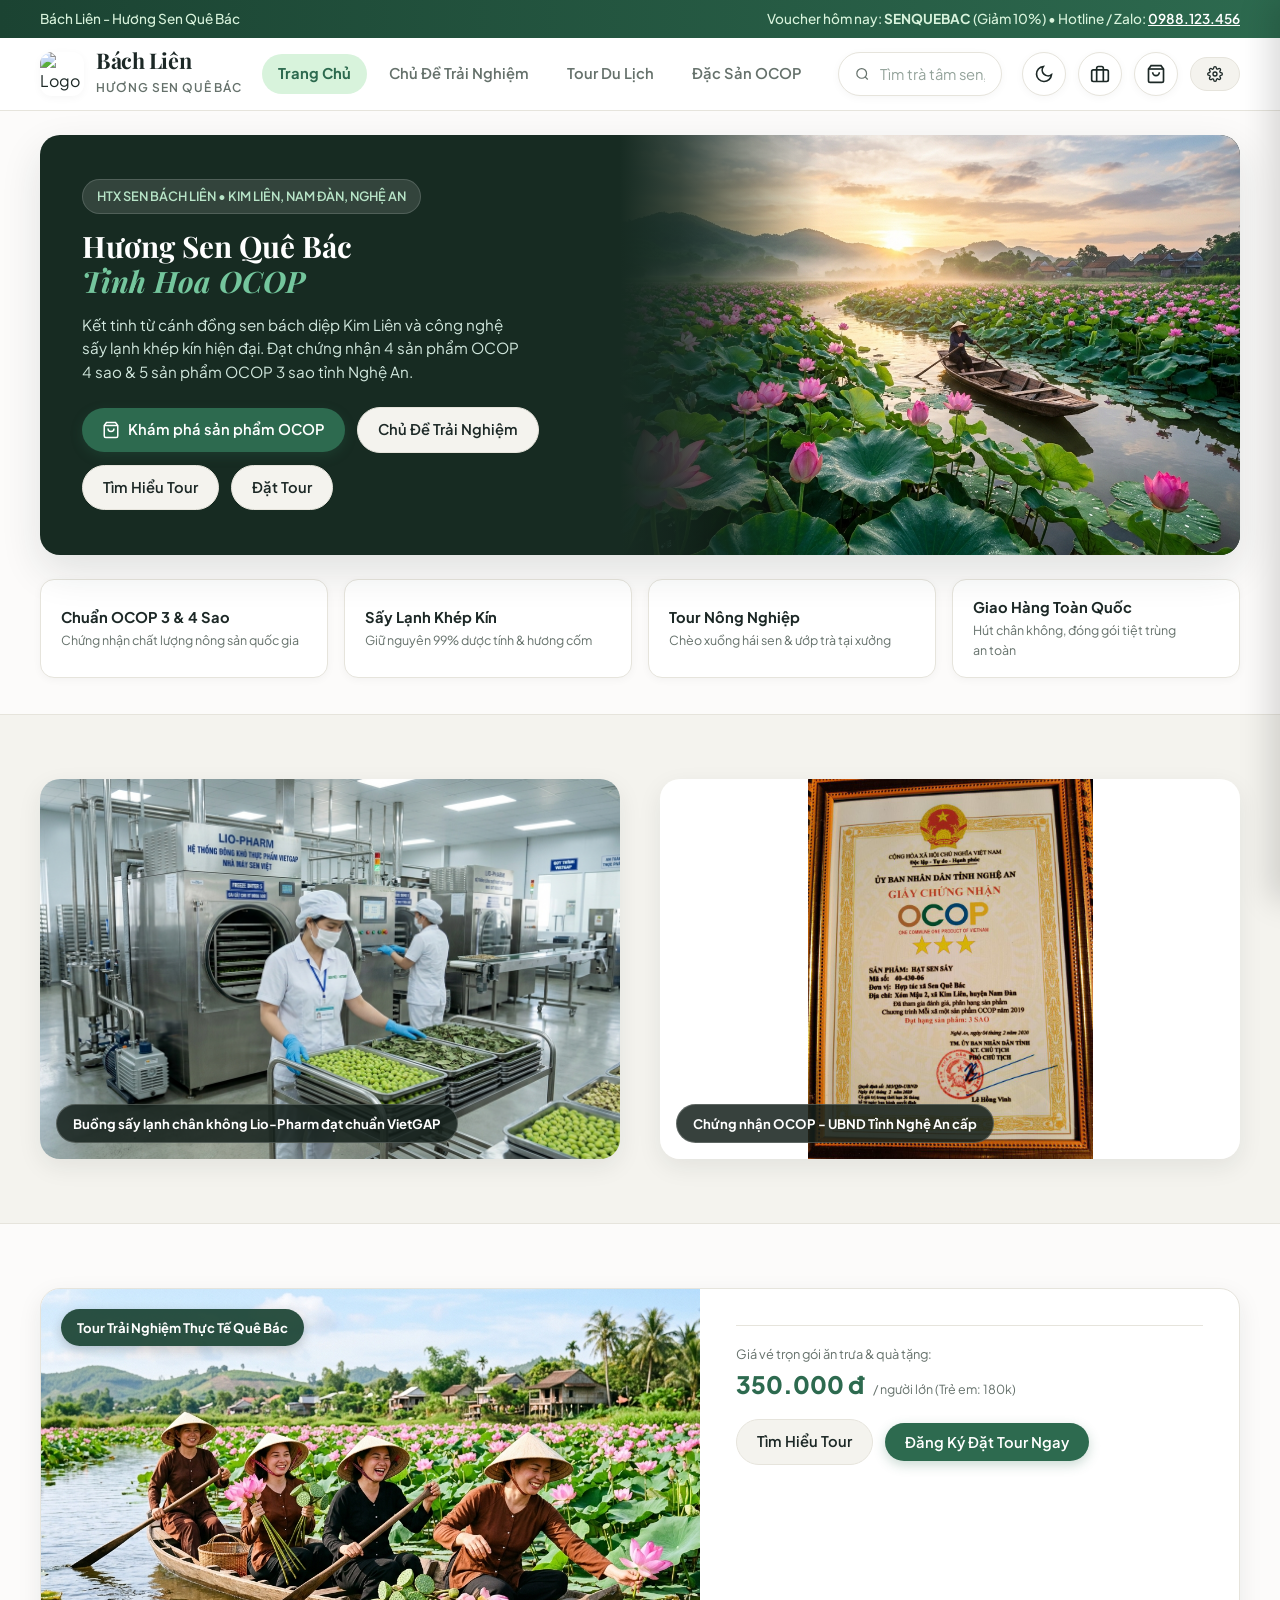
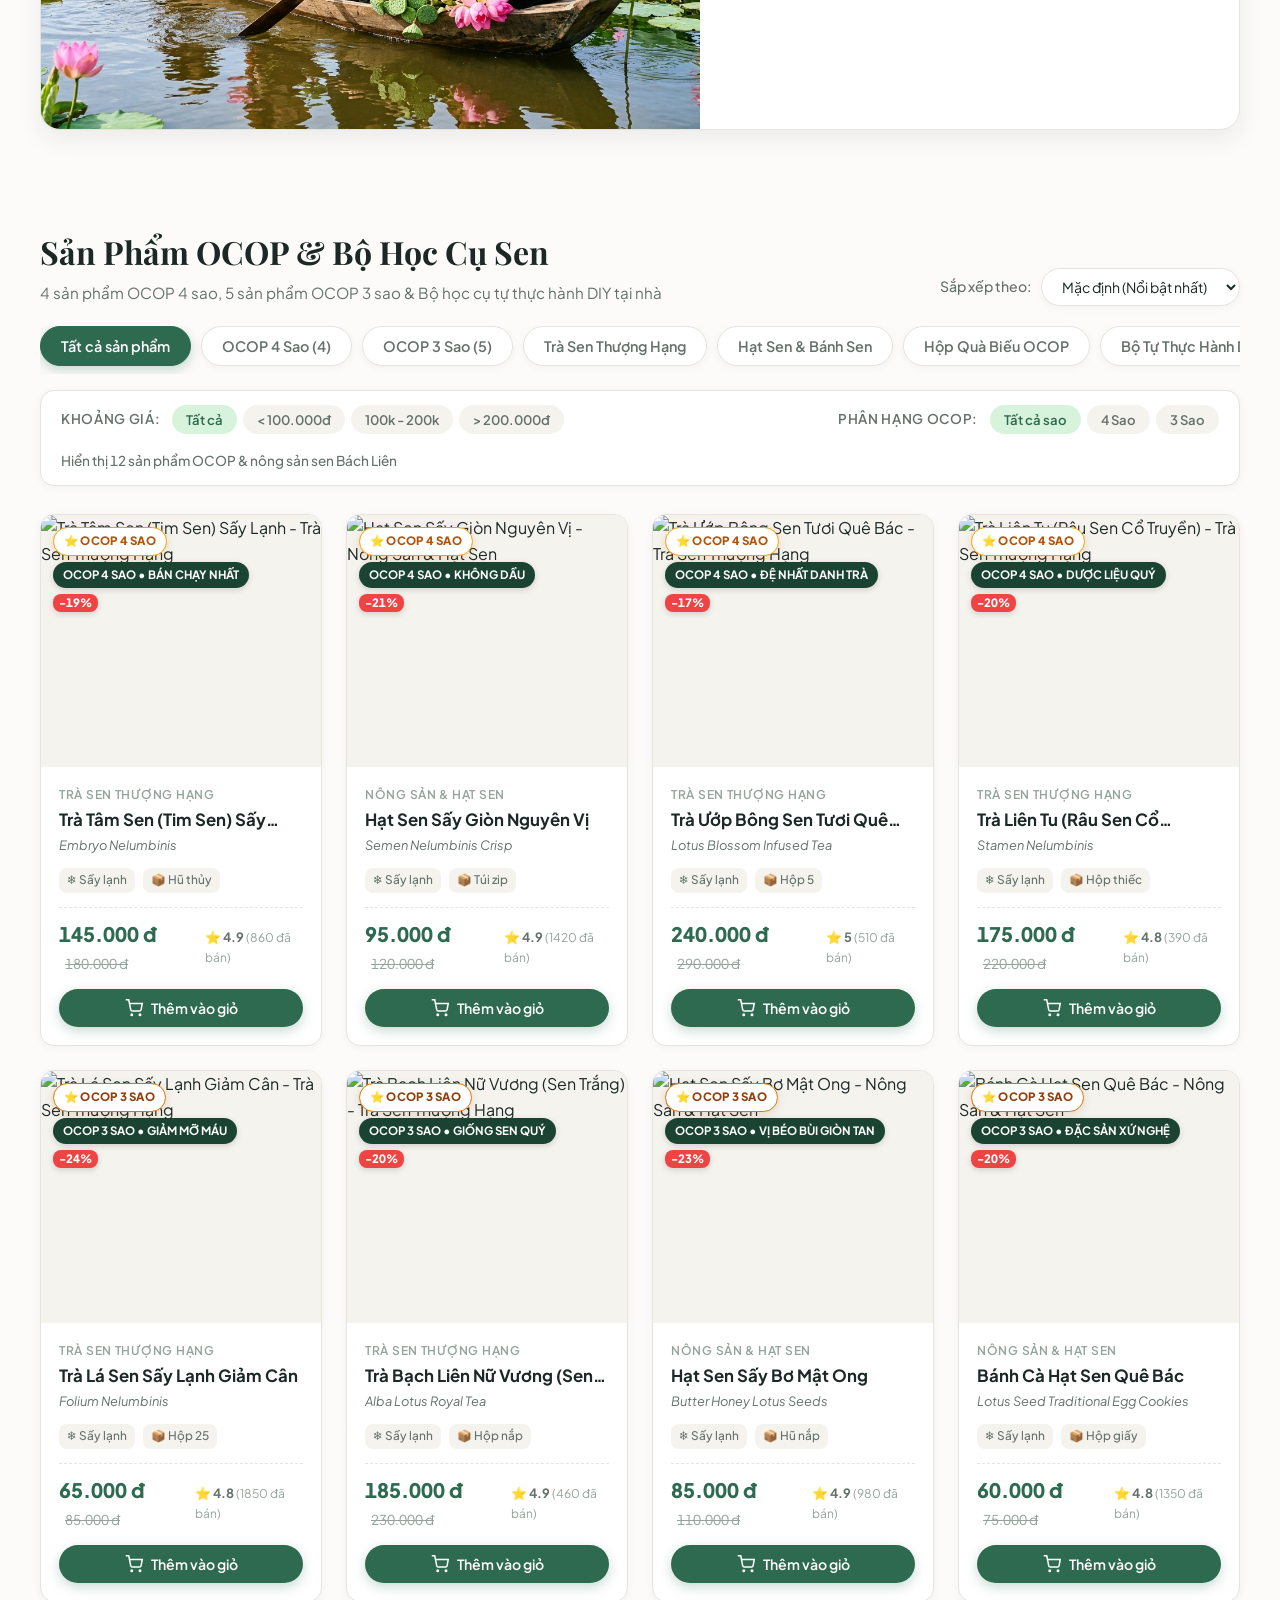
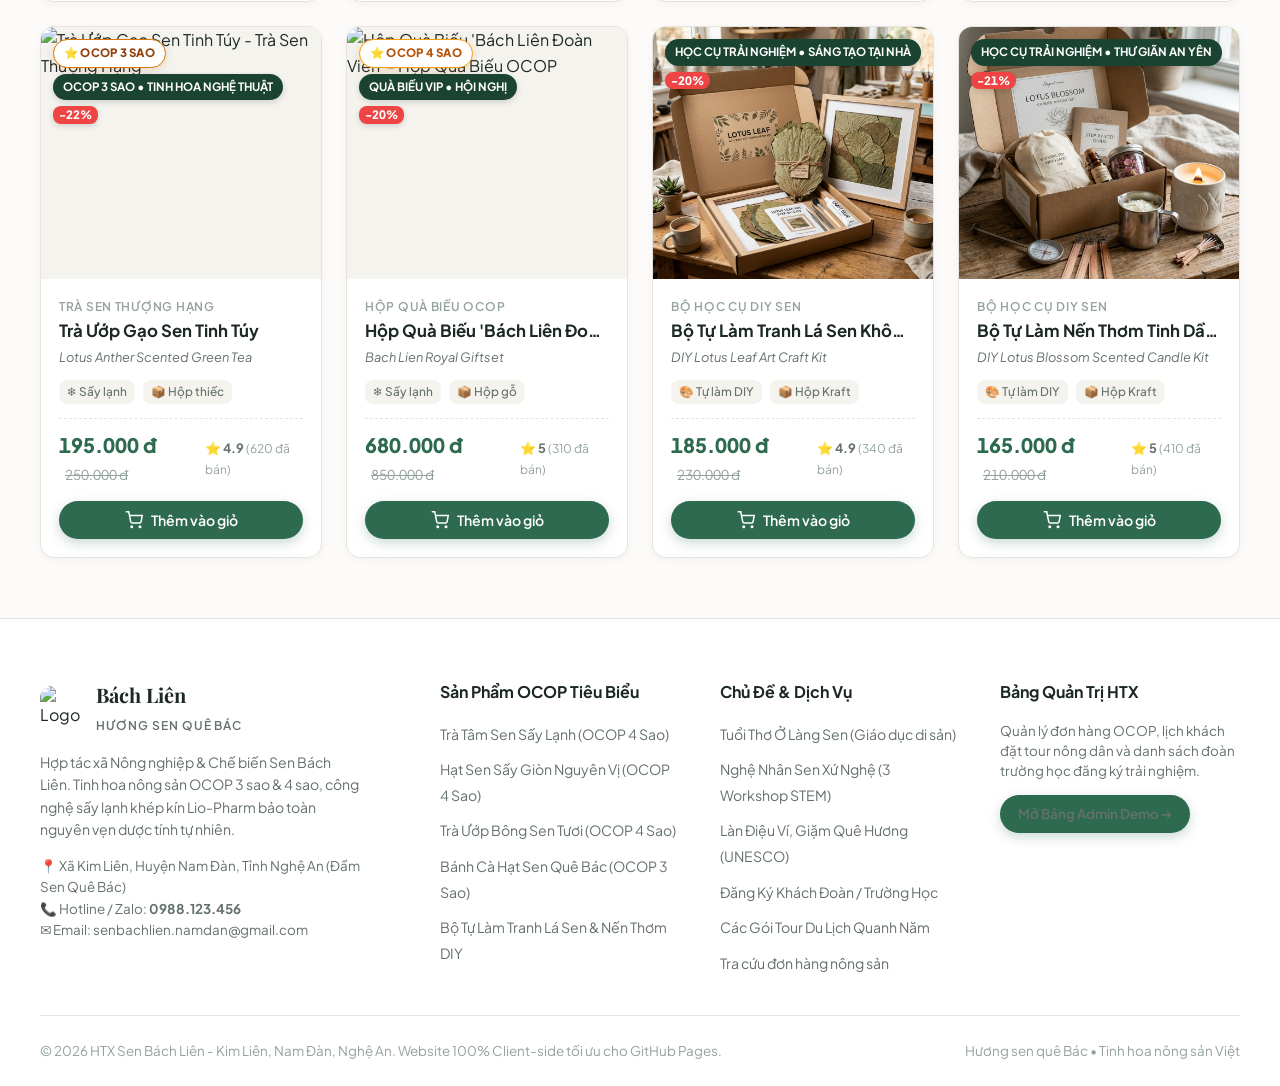
==== commit 2be0cf02: "cmt3" ====
--- a/index.html
+++ b/index.html
@@ -71,9 +71,12 @@
             <a href="trai-nghiem.html" class="btn btn-secondary">
                Chủ Đề Trải Nghiệm
             </a>
-            <button class="btn btn-secondary" onclick="App.openTourModal()">
+            <a href="tour.html" class="btn btn-secondary">
+               Tìm Hiểu Tour
+            </a>
+            <a href="tour.html#tour-packages-section" class="btn btn-secondary">
                Đặt Tour
-            </button>
+            </a>
           </div>
         </div>
 
@@ -230,9 +233,14 @@
               <span class="price-num">350.000 đ</span>
               <span class="price-child">/ người lớn (Trẻ em: 180k)</span>
             </div>
-            <button class="btn btn-primary" onclick="App.openTourModal()">
-              🌸 Đăng Ký Đặt Tour Ngay
-            </button>
+            <div style="display: flex; gap: 12px; flex-wrap: wrap; align-items: center;">
+              <a href="tour.html" class="btn btn-secondary">
+                 Tìm Hiểu Tour
+              </a>
+              <button class="btn btn-primary" onclick="App.openTourModal()">
+                 Đăng Ký Đặt Tour Ngay
+              </button>
+            </div>
           </div>
         </div>
       </div>
--- a/css/style.css
+++ b/css/style.css
@@ -3549,3 +3549,593 @@
     grid-template-columns: 1fr;
   }
 }
+
+/* ===================================================
+   TRANG CHUYÊN ĐỀ TOUR DU LỊCH (tour.html)
+   =================================================== */
+.tour-hero-section {
+  padding: 40px 0 32px;
+}
+
+.tour-hero-card {
+  background: var(--surface);
+  border: 1px solid var(--surface-border);
+  border-radius: var(--radius-lg);
+  overflow: hidden;
+  box-shadow: var(--shadow-md);
+  display: grid;
+  grid-template-columns: 1.15fr 0.85fr;
+  align-items: stretch;
+}
+
+.tour-hero-content {
+  padding: 48px;
+  display: flex;
+  flex-direction: column;
+  justify-content: center;
+}
+
+.tour-hero-badge {
+  display: inline-flex;
+  align-items: center;
+  gap: 8px;
+  background: var(--primary-light);
+  color: var(--primary);
+  padding: 6px 14px;
+  border-radius: var(--radius-full);
+  font-size: 0.78rem;
+  font-weight: 700;
+  letter-spacing: 0.05em;
+  margin-bottom: 16px;
+  width: fit-content;
+}
+
+.tour-hero-title {
+  font-family: var(--font-serif);
+  font-size: clamp(2rem, 3.2vw, 2.7rem);
+  font-weight: 700;
+  line-height: 1.2;
+  color: var(--text-main);
+  margin-bottom: 16px;
+}
+
+.tour-hero-title span {
+  color: var(--primary);
+  font-style: italic;
+}
+
+.tour-hero-desc {
+  font-size: 0.96rem;
+  color: var(--text-muted);
+  line-height: 1.7;
+  margin-bottom: 24px;
+}
+
+.tour-hero-actions {
+  display: flex;
+  gap: 14px;
+  flex-wrap: wrap;
+  margin-bottom: 32px;
+}
+
+.tour-hero-stats {
+  display: flex;
+  align-items: center;
+  gap: 20px;
+  padding-top: 24px;
+  border-top: 1px solid var(--surface-border);
+}
+
+.stat-box {
+  display: flex;
+  flex-direction: column;
+}
+
+.stat-number {
+  font-size: 1.4rem;
+  font-weight: 800;
+  color: var(--primary);
+  line-height: 1.1;
+}
+
+.stat-label {
+  font-size: 0.76rem;
+  color: var(--text-muted);
+  margin-top: 4px;
+}
+
+.stat-divider {
+  width: 1px;
+  height: 32px;
+  background: var(--surface-border);
+}
+
+.tour-hero-media {
+  position: relative;
+  min-height: 380px;
+  background: var(--bg-subtle);
+}
+
+.tour-hero-img {
+  width: 100%;
+  height: 100%;
+  object-fit: cover;
+  display: block;
+}
+
+.tour-hero-overlay-tag {
+  position: absolute;
+  bottom: 20px;
+  left: 20px;
+  right: 20px;
+  background: rgba(20, 32, 28, 0.88);
+  color: #fff;
+  padding: 10px 16px;
+  border-radius: var(--radius-md);
+  font-size: 0.82rem;
+  font-weight: 600;
+  border: 1px solid rgba(255, 255, 255, 0.2);
+  backdrop-filter: blur(4px);
+}
+
+/* Values Grid */
+.tour-values-section {
+  padding: 56px 0;
+  background: var(--bg-subtle);
+  border-top: 1px solid var(--surface-border);
+  border-bottom: 1px solid var(--surface-border);
+}
+
+.tour-values-grid {
+  display: grid;
+  grid-template-columns: repeat(4, 1fr);
+  gap: 24px;
+}
+
+.tour-value-card {
+  background: var(--surface);
+  border: 1px solid var(--surface-border);
+  border-radius: var(--radius-md);
+  padding: 24px 20px;
+  box-shadow: var(--shadow-sm);
+  transition: var(--transition);
+}
+
+.tour-value-card:hover {
+  transform: translateY(-4px);
+  box-shadow: var(--shadow-md);
+  border-color: var(--primary);
+}
+
+.value-icon {
+  font-size: 2.2rem;
+  margin-bottom: 14px;
+}
+
+.tour-value-card h3 {
+  font-size: 1.05rem;
+  font-weight: 700;
+  color: var(--text-main);
+  margin-bottom: 8px;
+}
+
+.tour-value-card p {
+  font-size: 0.86rem;
+  color: var(--text-muted);
+  line-height: 1.6;
+}
+
+/* Tab Navigation & Package Cards */
+.tour-packages-section {
+  padding: 64px 0;
+}
+
+.tour-tabs-nav {
+  display: flex;
+  justify-content: center;
+  gap: 16px;
+  margin-bottom: 36px;
+  flex-wrap: wrap;
+}
+
+.tour-tab-btn {
+  padding: 14px 28px;
+  border-radius: var(--radius-full);
+  background: var(--surface);
+  border: 2px solid var(--surface-border);
+  color: var(--text-muted);
+  font-size: 1rem;
+  font-weight: 700;
+  cursor: pointer;
+  transition: var(--transition);
+  display: inline-flex;
+  align-items: center;
+  gap: 8px;
+  box-shadow: var(--shadow-sm);
+}
+
+.tour-tab-btn span {
+  font-size: 0.82rem;
+  font-weight: 500;
+  color: var(--text-light);
+}
+
+.tour-tab-btn:hover {
+  border-color: var(--primary);
+  color: var(--text-main);
+}
+
+.tour-tab-btn.active {
+  background: var(--primary);
+  color: #fff;
+  border-color: var(--primary);
+  box-shadow: 0 4px 16px var(--primary-glow);
+}
+
+.tour-tab-btn.active span {
+  color: rgba(255, 255, 255, 0.85);
+}
+
+.tour-packages-grid {
+  display: grid;
+  grid-template-columns: repeat(3, 1fr);
+  gap: 28px;
+}
+
+.tour-pkg-card {
+  background: var(--surface);
+  border: 1px solid var(--surface-border);
+  border-radius: var(--radius-lg);
+  overflow: hidden;
+  box-shadow: var(--shadow-sm);
+  display: flex;
+  flex-direction: column;
+  position: relative;
+  transition: var(--transition);
+}
+
+.tour-pkg-card:hover {
+  transform: translateY(-6px);
+  box-shadow: var(--shadow-lg);
+  border-color: var(--primary);
+}
+
+.tour-pkg-card.featured {
+  border: 2px solid var(--accent);
+  box-shadow: 0 8px 30px rgba(217, 119, 6, 0.15);
+}
+
+.pkg-popular-tag {
+  background: var(--accent);
+  color: #fff;
+  font-size: 0.72rem;
+  font-weight: 800;
+  text-align: center;
+  padding: 6px 12px;
+  letter-spacing: 0.05em;
+}
+
+.pkg-card-header {
+  padding: 28px 24px 20px;
+  border-bottom: 1px solid var(--surface-border);
+}
+
+.pkg-badge {
+  display: inline-block;
+  font-size: 0.74rem;
+  font-weight: 700;
+  color: var(--primary);
+  background: var(--primary-light);
+  padding: 4px 10px;
+  border-radius: var(--radius-full);
+  margin-bottom: 10px;
+}
+
+.pkg-title {
+  font-family: var(--font-serif);
+  font-size: 1.35rem;
+  font-weight: 700;
+  color: var(--text-main);
+  line-height: 1.3;
+  margin-bottom: 6px;
+}
+
+.pkg-tagline {
+  font-size: 0.85rem;
+  color: var(--text-muted);
+  margin-bottom: 14px;
+}
+
+.pkg-price-row {
+  display: flex;
+  align-items: baseline;
+  gap: 6px;
+  margin-bottom: 12px;
+}
+
+.pkg-price {
+  font-size: 1.5rem;
+  font-weight: 800;
+  color: var(--accent);
+}
+
+.pkg-unit {
+  font-size: 0.85rem;
+  color: var(--text-muted);
+}
+
+.pkg-option-badge {
+  background: var(--accent-light);
+  color: #92400e;
+  font-size: 0.78rem;
+  padding: 6px 10px;
+  border-radius: var(--radius-sm);
+  margin-bottom: 12px;
+  border: 1px dashed rgba(217, 119, 6, 0.35);
+}
+
+.pkg-meta-tags {
+  display: flex;
+  flex-wrap: wrap;
+  gap: 8px;
+}
+
+.pkg-meta-tags span {
+  font-size: 0.74rem;
+  background: var(--bg-subtle);
+  color: var(--text-muted);
+  padding: 3px 8px;
+  border-radius: var(--radius-full);
+}
+
+.pkg-card-body {
+  padding: 24px;
+  flex: 1;
+  display: flex;
+  flex-direction: column;
+}
+
+.pkg-section-title {
+  font-size: 0.86rem;
+  font-weight: 700;
+  color: var(--text-main);
+  text-transform: uppercase;
+  letter-spacing: 0.05em;
+  margin-bottom: 12px;
+}
+
+.pkg-features-list {
+  list-style: none;
+  display: flex;
+  flex-direction: column;
+  gap: 10px;
+  font-size: 0.88rem;
+  color: var(--text-main);
+  line-height: 1.5;
+  margin-bottom: 20px;
+}
+
+.pkg-takeaway-box {
+  margin-top: auto;
+  background: var(--surface-hover);
+  border: 1px solid var(--surface-border);
+  padding: 12px 14px;
+  border-radius: var(--radius-sm);
+  font-size: 0.82rem;
+  color: var(--text-muted);
+  line-height: 1.5;
+}
+
+.pkg-card-footer {
+  padding: 20px 24px 24px;
+  background: var(--surface);
+}
+
+/* Timeline */
+.tour-timeline-section {
+  padding: 60px 0;
+  background: var(--bg-subtle);
+  border-top: 1px solid var(--surface-border);
+  border-bottom: 1px solid var(--surface-border);
+}
+
+.timeline-container {
+  max-width: 820px;
+  margin: 0 auto;
+  display: flex;
+  flex-direction: column;
+  gap: 20px;
+  position: relative;
+}
+
+.timeline-item {
+  display: grid;
+  grid-template-columns: 140px 1fr;
+  gap: 24px;
+  background: var(--surface);
+  border: 1px solid var(--surface-border);
+  border-radius: var(--radius-md);
+  padding: 20px 24px;
+  box-shadow: var(--shadow-sm);
+  align-items: center;
+}
+
+.timeline-time {
+  font-size: 1rem;
+  font-weight: 800;
+  color: var(--primary);
+  background: var(--primary-light);
+  padding: 8px 12px;
+  border-radius: var(--radius-sm);
+  text-align: center;
+}
+
+.timeline-content h4 {
+  font-size: 1.05rem;
+  font-weight: 700;
+  color: var(--text-main);
+  margin-bottom: 4px;
+}
+
+.timeline-content p {
+  font-size: 0.88rem;
+  color: var(--text-muted);
+  line-height: 1.5;
+}
+
+/* Booking & Smart Calculator Form */
+.tour-booking-section {
+  padding: 64px 0;
+}
+
+.tour-booking-card {
+  max-width: 880px;
+  margin: 0 auto;
+  background: var(--surface);
+  border: 1px solid var(--surface-border);
+  border-radius: var(--radius-lg);
+  padding: 44px 40px;
+  box-shadow: var(--shadow-lg);
+}
+
+.tour-booking-header {
+  margin-bottom: 32px;
+}
+
+.tour-booking-header h2 {
+  font-family: var(--font-serif);
+  font-size: 1.85rem;
+  font-weight: 700;
+  color: var(--text-main);
+  margin-bottom: 8px;
+}
+
+.tour-booking-header p {
+  color: var(--text-muted);
+  font-size: 0.92rem;
+}
+
+.form-grid-2 {
+  display: grid;
+  grid-template-columns: 1fr 1fr;
+  gap: 20px;
+  margin-bottom: 24px;
+}
+
+.form-group.full-width {
+  grid-column: 1 / -1;
+}
+
+.tour-estimate-summary {
+  background: var(--surface-hover);
+  border: 1px solid var(--surface-border);
+  border-radius: var(--radius-md);
+  padding: 20px 24px;
+  margin-bottom: 28px;
+  display: flex;
+  flex-direction: column;
+  gap: 10px;
+  font-size: 0.92rem;
+}
+
+.estimate-row {
+  display: flex;
+  justify-content: space-between;
+  align-items: center;
+}
+
+.estimate-row.total {
+  font-weight: 700;
+  color: var(--text-main);
+  padding-top: 10px;
+}
+
+.estimate-divider {
+  height: 1px;
+  background: var(--surface-border);
+}
+
+.tour-submit-row {
+  display: flex;
+  gap: 16px;
+  justify-content: center;
+  flex-wrap: wrap;
+}
+
+/* Policies Section */
+.tour-policies-section {
+  padding: 48px 0;
+  background: var(--surface);
+  border-top: 1px solid var(--surface-border);
+}
+
+.policies-grid {
+  display: grid;
+  grid-template-columns: repeat(4, 1fr);
+  gap: 24px;
+}
+
+.policy-item {
+  text-align: center;
+  padding: 16px;
+}
+
+.policy-icon {
+  font-size: 2.2rem;
+  margin-bottom: 10px;
+}
+
+.policy-item h4 {
+  font-size: 0.96rem;
+  font-weight: 700;
+  margin-bottom: 6px;
+}
+
+.policy-item p {
+  font-size: 0.82rem;
+  color: var(--text-muted);
+  line-height: 1.5;
+}
+
+/* Responsive for tour.html */
+@media (max-width: 1024px) {
+  .tour-hero-card {
+    grid-template-columns: 1fr;
+  }
+  .tour-hero-media {
+    min-height: 280px;
+  }
+  .tour-values-grid {
+    grid-template-columns: repeat(2, 1fr);
+  }
+  .tour-packages-grid {
+    grid-template-columns: 1fr;
+  }
+  .policies-grid {
+    grid-template-columns: repeat(2, 1fr);
+  }
+}
+
+@media (max-width: 768px) {
+  .tour-hero-content {
+    padding: 28px 20px;
+  }
+  .tour-hero-stats {
+    flex-direction: column;
+    align-items: flex-start;
+    gap: 12px;
+  }
+  .stat-divider {
+    display: none;
+  }
+  .timeline-item {
+    grid-template-columns: 1fr;
+    gap: 12px;
+  }
+  .form-grid-2 {
+    grid-template-columns: 1fr;
+  }
+  .tour-booking-card {
+    padding: 24px 18px;
+  }
+}
